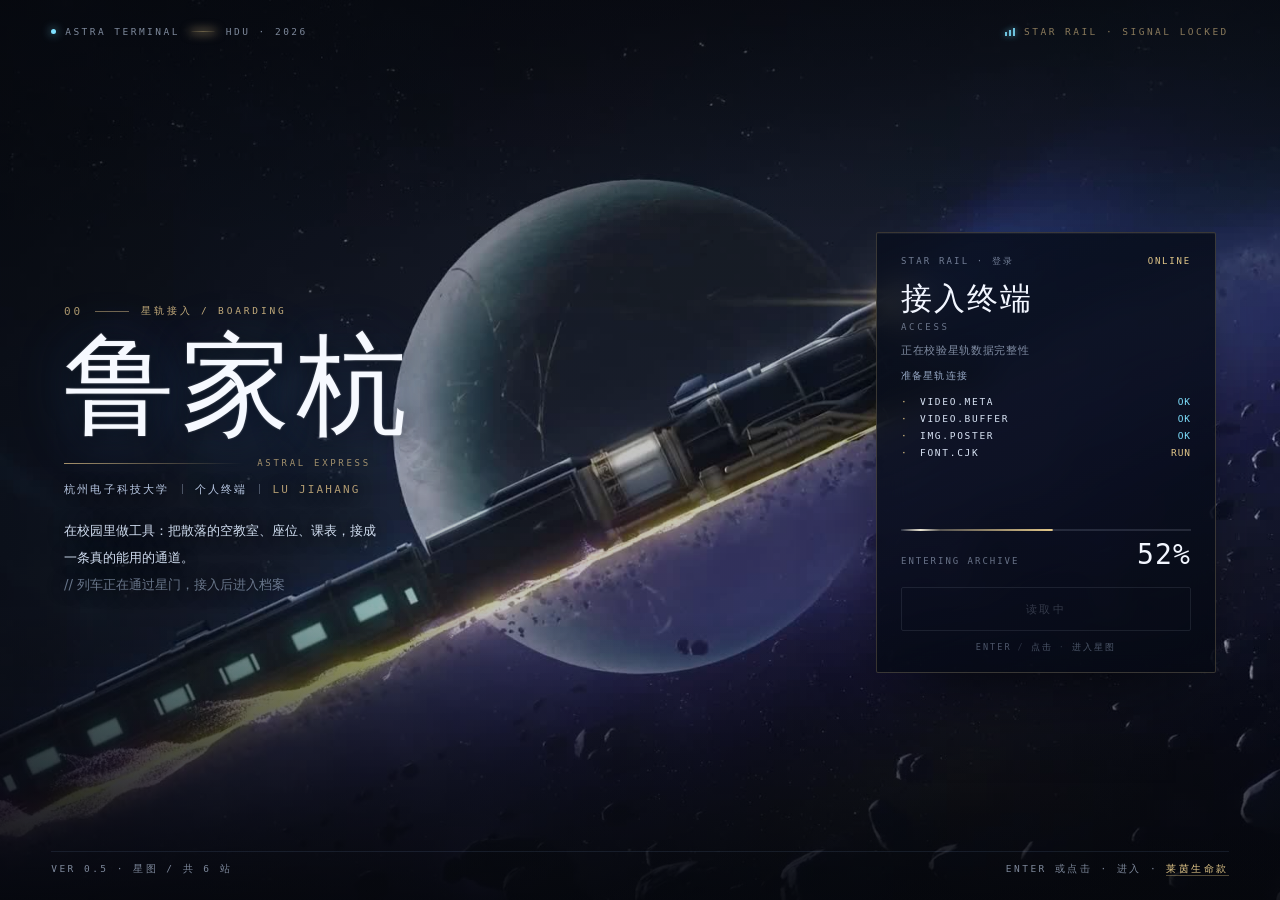
==== index.html @ 326420d2 "feat: 初版首屏留档到 /archive/（导出后误把新版拷了过去），首页底栏加上莱茵款入口" ====
<!DOCTYPE html>
<html lang="zh-CN">
<head>
<meta charset="utf-8">
<meta name="viewport" content="width=device-width, initial-scale=1, viewport-fit=cover">
<meta name="theme-color" content="#090d14">
<meta name="description" content="鲁家杭的星轨航行档案。杭州电子科技大学自动化在读，探索 AI 协作，做工具、写游戏，也记录代码之外的生活。">
<title>星轨航行档案 · 鲁家杭</title>
<style>
:root{--bg:#090d14;--paper:#eeede7;--muted:#a6afbf;--quiet:#778499;--gold:#d8bc85;--line:rgba(205,218,239,.14);--gold-line:rgba(216,188,133,.32);--sans:"PingFang SC","Microsoft YaHei",system-ui,sans-serif;--serif:"Songti SC","Noto Serif SC",STSong,SimSun,serif;--mono:Consolas,"SFMono-Regular",monospace;--pad:clamp(24px,4.5vw,76px);--rail:76px;--header:80px;--footer:62px;--ease:cubic-bezier(.22,1,.36,1)}
*{box-sizing:border-box}
html,body{height:100%;margin:0}
html{-webkit-text-size-adjust:100%}
body{background:var(--bg);color:var(--paper);font-family:var(--sans);font-size:14px;-webkit-font-smoothing:antialiased;overflow:hidden;caret-color:var(--gold)}
button,a{-webkit-tap-highlight-color:transparent;touch-action:manipulation}
button{font:inherit;color:inherit;background:none;border:0;padding:0;cursor:pointer}
a{color:inherit;text-decoration:none}
button:disabled{cursor:default;opacity:.4}
img{display:block;max-width:100%;height:auto}
button:focus-visible,a:focus-visible,summary:focus-visible{outline:2px solid var(--gold);outline-offset:5px}
[tabindex="-1"]:focus{outline:none}
::selection{background:rgba(216,188,133,.3);color:#fff}
::-webkit-scrollbar{width:4px;height:4px}
::-webkit-scrollbar-thumb{background:#6b614f;border-radius:4px}
[hidden]{display:none!important}
button,a{transition:color .2s,background .2s,border-color .2s}
.ambient{position:fixed;inset:0;pointer-events:none;background:radial-gradient(ellipse at 84% 30%,rgba(49,69,104,.12),transparent 60%)}
#stars{position:absolute;inset:0;width:100%;height:100%;opacity:.55}
.skip-link{position:fixed;top:12px;left:110px;z-index:100;transform:translateY(-150%);padding:12px 18px;background:var(--gold);color:var(--bg)}
.skip-link:focus{transform:none}
.header{position:fixed;top:0;left:0;right:0;height:var(--header);display:flex;align-items:center;justify-content:space-between;gap:24px;padding:0 var(--pad) 0 27px;border-bottom:1px solid var(--line);z-index:20;background:rgba(9,13,20,.88);backdrop-filter:blur(20px)}
.brand{display:flex;align-items:center;gap:28px;min-height:44px}
.brand-mark{width:22px;height:22px;position:relative;color:var(--gold);background:currentColor;
  clip-path:polygon(50% 0%,53.6% 46.4%,100% 50%,53.6% 53.6%,50% 100%,46.4% 53.6%,0% 50%,46.4% 46.4%);filter:drop-shadow(0 0 8px rgba(216,188,133,.4))}
.brand-name{font:400 17px/1 var(--serif);letter-spacing:.2em}
.brand-name small{display:inline-block;margin-left:18px;color:var(--quiet);font:10px/1 var(--mono);letter-spacing:.12em}
.header-right{display:flex;align-items:center;gap:30px}
.header-status{font:10px/1.5 var(--mono);color:var(--muted);letter-spacing:.1em;display:flex;align-items:center;gap:10px}
.status-dot{width:5px;height:5px;display:inline-block;border-radius:50%;background:var(--gold);box-shadow:0 0 9px rgba(216,188,133,.4)}
.menu-button{min-height:44px;display:flex;align-items:center;gap:15px;font-size:12px;color:var(--paper)}
.menu-icon{display:grid;gap:5px;width:21px}
.menu-icon::before,.menu-icon::after{content:"";height:1px;background:var(--gold)}
.menu-icon::after{width:14px;justify-self:end}
.menu-button:hover{color:var(--gold)}
.rail{position:fixed;top:var(--header);bottom:0;left:0;width:var(--rail);border-right:1px solid var(--line);z-index:18;display:flex;flex-direction:column;align-items:center;justify-content:center;gap:5px;background:rgba(9,13,20,.5)}
.rail a{width:44px;height:44px;display:grid;place-items:center;position:relative;font:11px/1 var(--mono);color:var(--quiet)}
.rail a::before{content:"";position:absolute;left:-16px;top:18px;width:2px;height:10px;background:var(--gold);opacity:0}
.rail a[aria-current="page"]{color:var(--gold)}
.rail a[aria-current="page"]::before{opacity:1}
.rail a:hover{color:var(--paper)}
.rail .rail-tip{position:absolute;left:52px;white-space:nowrap;background:#141c29;border:1px solid var(--line);padding:8px 12px;font:12px/1.4 var(--sans);opacity:0;pointer-events:none;transform:translateX(-6px);transition:opacity .2s,transform .2s}
.rail a:hover .rail-tip,.rail a:focus-visible .rail-tip{opacity:1;transform:none}
.rail-label{position:absolute;bottom:35px;writing-mode:vertical-rl;font:9px/1 var(--mono);letter-spacing:.25em;color:var(--quiet)}
main{position:fixed;top:var(--header);right:0;bottom:var(--footer);left:var(--rail)}
.page{position:absolute;inset:0;overflow:auto;overscroll-behavior:contain;scrollbar-gutter:stable;padding:36px var(--pad) 40px}
.page.is-active{animation:page-in .55s var(--ease) both}
@keyframes page-in{from{opacity:0;transform:translateY(9px)}to{opacity:1;transform:none}}
.page-head{display:flex;align-items:center;justify-content:space-between;gap:18px;padding-bottom:24px;border-bottom:1px solid var(--line);margin-bottom:36px}
.chapter{display:flex;align-items:center;gap:16px;font-size:12px;letter-spacing:.1em}
.chapter b{font:11px/1 var(--mono);color:var(--gold);font-weight:400}
.page-meta{font:10px/1.5 var(--mono);color:var(--quiet);letter-spacing:.12em}
.kicker{font:11px/1.7 var(--mono);letter-spacing:.14em;color:var(--gold);margin:0 0 20px;text-transform:uppercase}
.display{font:400 clamp(38px,4.3vw,66px)/1.3 var(--serif);letter-spacing:.03em;margin:0}
.display em{color:var(--gold);font-style:normal}
.prose{font-size:14px;line-height:2.05;color:var(--muted);margin:20px 0 0;max-width:44ch}
.prose strong{color:var(--paper);font-weight:400}
.action{min-height:48px;display:inline-flex;align-items:center;justify-content:space-between;gap:40px;padding:12px 23px;border:1px solid var(--gold-line);color:var(--gold);font-size:12px;letter-spacing:.06em}
.action:hover{background:rgba(216,188,133,.08);border-color:var(--gold)}
.action.primary{background:var(--gold);border-color:var(--gold);color:#11151c}
.action.primary:hover{background:#ead2a4}
.action .arrow{font-size:18px;line-height:1}
.actions{display:flex;gap:14px;flex-wrap:wrap;margin-top:30px}
.footer{position:fixed;left:var(--rail);right:0;bottom:0;min-height:var(--footer);display:flex;align-items:center;justify-content:space-between;gap:20px;padding:8px var(--pad);border-top:1px solid var(--line);z-index:18;background:rgba(9,13,20,.95)}
.footer-location{font:10px/1.5 var(--mono);color:var(--quiet);letter-spacing:.08em}
.footer-location span{color:var(--muted);margin-right:15px}
.footer-nav{display:flex;align-items:center;gap:25px}
.page-count{font:11px/1 var(--mono);color:var(--quiet)}
.page-count b{color:var(--gold);font-weight:400}
.footer-next{display:flex;align-items:center;gap:24px;font-size:12px;min-height:44px}
.footer-next:hover{color:var(--gold)}
.footer-next span:last-child{color:var(--gold);font-size:20px}
.home{padding-top:0;padding-bottom:0;display:flex;flex-direction:column}
.hero{position:relative;display:grid;grid-template-columns:1fr 1.08fr;align-items:center;gap:20px;flex:1;min-height:510px;padding:45px 0 30px}
.hero::before{content:"";position:absolute;inset:0 calc(-1 * var(--gutter,var(--pad))) 0 24%;pointer-events:none;background:linear-gradient(90deg,var(--bg),transparent 38%),linear-gradient(0deg,var(--bg),transparent 35%,rgba(9,13,20,.18)),url("assets/gen/g-space.jpg") center 65%/cover;opacity:.72;z-index:-1}
.hero-copy{position:relative;z-index:2}
.hero-greeting{font:16px/1.6 var(--serif);letter-spacing:.18em;color:var(--muted);margin:0 0 15px}
.hero-title{font:400 clamp(70px,8vw,120px)/1.08 var(--serif);letter-spacing:.055em;margin:0 0 25px}
.hero-title .period{color:var(--gold);margin-left:-.12em}
.hero-lead{font:400 clamp(21px,2.1vw,30px)/1.65 var(--serif);letter-spacing:.07em;margin:0}
.hero-copy .prose{font-size:13px;line-height:2;max-width:36ch;margin-top:18px}
.hero-copy .kicker{margin-bottom:38px;font-size:10px}
.hero-copy .actions{margin-top:28px}
.orbit-wrap{align-self:stretch;display:flex;flex-direction:column;justify-content:center;position:relative;min-width:0}
.orbit{position:relative;width:100%;max-width:580px;aspect-ratio:1.15;margin:0 auto}
.orbit-art{width:100%;height:100%;position:absolute;inset:0;overflow:visible;pointer-events:none}
.orbit-art ellipse,.orbit-art circle,.orbit-art path{fill:none;vector-effect:non-scaling-stroke}
.orbit-art .outer{stroke:rgba(216,188,133,.28);stroke-width:1}
.orbit-art .inner{stroke:rgba(188,210,244,.15);stroke-dasharray:3 7}
.orbit-art .cross{stroke:rgba(188,210,244,.1)}
.orbit-art .route{stroke:rgba(216,188,133,.2);stroke-dasharray:2 5}
.orbit-center{position:absolute;left:50%;top:50%;transform:translate(-50%,-50%);text-align:center;pointer-events:none}
.orbit-symbol{display:block;width:30px;height:30px;margin:0 auto 17px;
  background:linear-gradient(180deg,#f4e6c4,#c9a86a);clip-path:polygon(50% 0%,53.6% 46.4%,100% 50%,53.6% 53.6%,50% 100%,46.4% 53.6%,0% 50%,46.4% 46.4%);
  filter:drop-shadow(0 0 16px rgba(216,188,133,.5))}
.orbit-center strong{display:block;font:400 15px/1.5 var(--serif);letter-spacing:.16em}
.orbit-center small{display:block;font:8px/1 var(--mono);letter-spacing:.18em;color:var(--muted);margin-top:9px;white-space:nowrap}
.star-node{position:absolute;left:var(--x);top:var(--y);transform:translate(-50%,-50%);display:flex;align-items:center;gap:10px;padding:12px 8px;white-space:nowrap;min-height:48px}
.star-node .point{position:relative;flex-shrink:0;width:5px;height:5px;background:var(--gold);border-radius:50%;box-shadow:0 0 12px var(--gold)}
.star-node .point::before{content:"";position:absolute;inset:-8px;border-radius:50%;border:1px solid rgba(216,188,133,.32);transition:transform .3s,border-color .3s}
.star-node:hover .point::before,.star-node:focus-visible .point::before{transform:scale(1.45);border-color:var(--gold)}
.star-node .node-label{display:grid;gap:5px;font-size:12px;letter-spacing:.06em}
.star-node small{font:9px/1 var(--mono);letter-spacing:.08em;color:var(--quiet)}
.star-node:hover .node-label{color:var(--gold)}
.orbit-hint{min-height:24px;font-size:11px;line-height:1.8;text-align:center;color:var(--muted);margin:0}
.home-notes{display:grid;grid-template-columns:1.25fr 1fr 1fr;border-top:1px solid var(--line);flex-shrink:0;position:relative;z-index:2;margin-bottom:24px}
.note-link{padding:22px 24px;display:flex;align-items:center;gap:16px;position:relative;min-width:0}
.note-link:first-child{padding-left:0}
.note-link:not(:first-child){border-left:1px solid var(--line)}
.note-link:last-child{padding-right:0}
.note-link img{width:58px;height:48px;object-fit:cover;filter:saturate(.75);border:1px solid var(--line)}
.note-link .note-kicker{font:9px/1.5 var(--mono);color:var(--quiet);letter-spacing:.1em;display:block;margin-bottom:7px}
.note-link .note-name{font-size:12px;line-height:1.5}
.note-link .note-arrow{color:var(--gold);margin-left:auto;font-size:18px;padding-left:8px}
.note-link:hover .note-name{color:var(--gold)}
.note-symbol{width:36px;height:36px;display:grid;place-items:center;border:1px solid var(--gold-line);font:17px/1 var(--mono);color:var(--gold);flex-shrink:0}
.about-grid{display:grid;grid-template-columns:.78fr 1.22fr;gap:clamp(35px,6vw,92px);align-items:center}
.portrait{position:relative;margin:0}
.portrait img{width:100%;aspect-ratio:4/4.65;max-height:490px;object-fit:cover;filter:saturate(.75) brightness(.85)}
.photo-frame{position:relative;padding:12px;border:1px solid var(--line)}
.photo-frame::before{content:"";position:absolute;inset:-1px auto auto -1px;width:28px;height:28px;border-top:1px solid var(--gold);border-left:1px solid var(--gold)}
.photo-tag{position:absolute;bottom:34px;left:32px;font:13px/1.8 var(--mono);letter-spacing:.13em;text-shadow:0 2px 12px #000}
.photo-tag small{display:block;font-size:9px;color:#ced3d8}
.portrait figcaption{display:flex;justify-content:space-between;margin-top:15px;font:10px/1.7 var(--mono);color:var(--quiet)}
.about-copy .display{font-size:clamp(32px,3.5vw,52px)}
.about-copy .prose{max-width:47ch}
.facts{display:grid;grid-template-columns:1fr 1fr;gap:20px;margin:28px 0 0;padding-top:24px;border-top:1px solid var(--line)}
.facts dt{font-size:10px;color:var(--quiet);margin-bottom:9px}
.facts dd{font-size:12px;color:var(--paper);margin:0;line-height:1.8}
.quote{margin:30px 0 0;padding-left:18px;border-left:1px solid var(--gold);font:16px/1.9 var(--serif);color:var(--paper)}
.quote cite{display:block;font:10px/1.6 var(--sans);color:var(--quiet);font-style:normal;margin-top:10px}
.section-intro{display:flex;align-items:flex-end;justify-content:space-between;gap:30px;margin-bottom:32px}
.section-intro .prose{font-size:12px;max-width:33ch;margin:0 0 4px}
.section-intro .display{font-size:clamp(34px,3.7vw,54px)}
.work-browser{display:grid;grid-template-columns:255px minmax(0,1fr);gap:clamp(30px,4vw,60px);align-items:start}
.work-browser>aside{min-width:0}
.project-list{display:grid;border-top:1px solid var(--line)}
.project-option{padding:21px 10px 21px 0;border-bottom:1px solid var(--line);text-align:left;display:grid;grid-template-columns:24px 1fr 12px;gap:9px;align-items:baseline;position:relative;color:var(--muted)}
.project-option .project-no{font:10px/1 var(--mono);color:var(--quiet)}
.project-option strong{font-size:13px;font-weight:400;line-height:1.6;display:block}
.project-option small{font:9px/1.7 var(--mono);color:var(--quiet);letter-spacing:.05em;display:block;margin-top:6px}
.project-option .project-arrow{font-size:15px;color:var(--quiet)}
.project-option[aria-current="true"]{color:var(--gold)}
.project-option[aria-current="true"]::before{content:"";position:absolute;left:-15px;top:25px;width:3px;height:12px;background:var(--gold)}
.project-option[aria-current="true"] .project-no,.project-option[aria-current="true"] .project-arrow{color:var(--gold)}
.project-option:hover{color:var(--paper)}
.project-aside-note{font-size:11px;line-height:1.9;color:var(--quiet);margin-top:23px;max-width:23ch}
.project-stage{min-width:0}
.project-image{display:block;width:100%;position:relative;overflow:hidden;background:#101721;border:1px solid var(--line);cursor:zoom-in}
.project-image img{width:100%;aspect-ratio:16/8.4;max-height:350px;object-fit:contain;object-position:center;transition:transform .6s var(--ease)}
.project-image:hover img{transform:scale(1.025)}
.image-affordance{position:absolute;right:12px;bottom:12px;padding:8px 12px;background:rgba(9,13,20,.84);color:var(--paper);font-size:10px;backdrop-filter:blur(8px)}
.project-details{display:grid;grid-template-columns:minmax(0,1.6fr) minmax(0,1fr);gap:28px;margin-top:24px}
.project-details h3{font:400 24px/1.5 var(--serif);margin:0}
.project-details p{font-size:12px;line-height:1.95;color:var(--muted);margin:12px 0 0}
.project-evidence{border-left:1px solid var(--line);padding-left:25px}
.project-evidence .evidence-label{font:9px/1.5 var(--mono);color:var(--quiet);letter-spacing:.1em}
.project-evidence strong{display:block;font:400 32px/1.3 var(--serif);color:var(--gold);margin-top:9px}
.tags{display:flex;flex-wrap:wrap;gap:7px;margin-top:18px}
.tags span{font:9px/1.4 var(--mono);color:var(--muted);padding:5px 8px;border:1px solid var(--line)}
.study-grid{display:grid;grid-template-columns:.9fr 1.1fr;gap:clamp(35px,6vw,86px)}
.study-image{margin:30px 0 0}
.study-image img{width:100%;aspect-ratio:16/8;object-fit:cover;filter:saturate(.6) brightness(.8)}
.study-image figcaption{font:9px/1.6 var(--mono);color:var(--quiet);margin-top:10px;letter-spacing:.07em}
.learning-list{border-top:1px solid var(--line)}
.learning-item{display:grid;grid-template-columns:28px 1fr;column-gap:16px;padding:23px 0;border-bottom:1px solid var(--line)}
.learning-item .no{font:10px/1.8 var(--mono);color:var(--gold)}
.learning-item h3{font-size:15px;font-weight:400;margin:0 0 10px;display:flex;align-items:center;justify-content:space-between;gap:15px}
.learning-item .state{font-size:10px;border:1px solid var(--gold-line);padding:3px 7px;color:var(--gold);white-space:nowrap}
.learning-item p{font-size:12px;line-height:1.95;color:var(--muted);margin:0}
.learning-foot{display:flex;align-items:center;gap:15px;flex-wrap:wrap;margin-top:25px;font-size:11px;color:var(--quiet)}
.learning-foot span:not(:last-child)::after{content:"→";margin-left:15px;color:var(--gold)}
.life-grid{display:grid;grid-template-columns:1.1fr .9fr;gap:clamp(35px,5vw,72px);align-items:start}
.life-photo{margin:0;position:relative}
.life-photo img{width:100%;aspect-ratio:4/4.3;max-height:560px;object-fit:cover;filter:saturate(.8)}
.life-photo::after{content:"";position:absolute;inset:30% 0 0;background:linear-gradient(transparent,rgba(7,11,17,.8))}
.life-photo figcaption{position:absolute;bottom:30px;left:30px;right:20px;z-index:1}
.life-photo .display{font-size:clamp(34px,3.6vw,52px)}
.life-photo .kicker{font-size:9px;color:#d0d5df;margin-bottom:13px}
.life-list .learning-item{padding:19px 0}
.life-list .learning-item:first-child{padding-top:0}
.life-list .learning-item h3{font-family:var(--serif);font-size:20px}
.life-list .learning-item p{font-size:13px}
.life-list .actions{margin-top:24px}
.gallery-intro{align-items:center}
.gallery-count{font:400 60px/1 var(--serif);color:var(--gold);display:flex;align-items:baseline;gap:14px}
.gallery-count small{font:10px/1.7 var(--sans);color:var(--quiet);letter-spacing:.08em}
.gallery{display:grid;grid-template-columns:repeat(3,minmax(0,1fr));gap:24px 18px}
.photo{margin:0;min-width:0}
.photo button{display:block;width:100%;overflow:hidden;cursor:zoom-in;border:1px solid var(--line)}
.photo img{width:100%;aspect-ratio:4/3;object-fit:cover;filter:saturate(.78);transition:transform .65s var(--ease),filter .4s}
.photo button:hover img{transform:scale(1.04);filter:saturate(1)}
.photo figcaption{display:flex;justify-content:space-between;gap:10px;font-size:11px;color:var(--muted);padding-top:11px;line-height:1.7}
.photo figcaption small{font:9px/1.7 var(--mono);color:var(--quiet)}
.contact-grid{display:grid;grid-template-columns:1fr 1fr;gap:clamp(40px,8vw,130px);align-items:center;min-height:480px}
.contact-copy .display{font-size:clamp(44px,5.3vw,80px);line-height:1.25}
.contact-copy .prose{font-size:13px;margin-top:26px}
.contact-signature{font:28px/1.5 var(--serif);letter-spacing:.18em;color:var(--gold);margin-top:45px}
.contact-signature small{display:block;font:9px/1.5 var(--mono);color:var(--quiet);letter-spacing:.15em;margin-top:13px}
.contact-list{border-top:1px solid var(--line)}
.contact-item{display:block;padding:26px 0;border-bottom:1px solid var(--line);position:relative}
.contact-item .contact-label{font:10px/1.6 var(--mono);letter-spacing:.1em;color:var(--gold);display:block;margin-bottom:13px}
.contact-item .contact-value{font-size:clamp(15px,1.6vw,21px);line-height:1.6;overflow-wrap:anywhere}
.contact-item .contact-desc{font-size:11px;color:var(--quiet);line-height:1.8;margin:9px 0 0}
.contact-item .arrow{position:absolute;top:25px;right:0;color:var(--gold);font-size:21px}
.contact-item:hover .contact-value{color:var(--gold)}
.copy-mail{display:flex;align-items:center;gap:10px;min-height:44px;margin-top:14px;font-size:11px;color:var(--muted)}
.copy-mail:hover{color:var(--gold)}
dialog{color:var(--paper);font-family:var(--sans);border:1px solid var(--line);padding:0;background:#0d131d}
dialog::backdrop{background:rgba(4,7,12,.86);backdrop-filter:blur(12px)}
.dialog-close{position:absolute;right:26px;top:20px;min-height:44px;padding:10px 0 10px 16px;font-size:11px;color:var(--muted);z-index:2}
.dialog-close:hover{color:var(--gold)}
.directory{width:min(900px,calc(100vw - 40px));max-height:calc(100dvh - 40px);padding:50px 54px}
.directory h2{font:400 36px/1.3 var(--serif);margin:0 0 30px}
.directory-list{display:grid;grid-template-columns:1fr 1fr;gap:0 36px}
.directory-list a{display:grid;grid-template-columns:30px 1fr 14px;gap:12px;padding:23px 0;align-items:baseline;border-top:1px solid var(--line)}
.directory-list a>b{font:10px/1 var(--mono);font-weight:400;color:var(--gold)}
.directory-list strong{display:block;font:400 22px/1.5 var(--serif)}
.directory-list small{display:block;font-size:11px;line-height:1.7;color:var(--quiet);margin-top:7px}
.directory-list a>span:last-child{color:var(--gold)}
.directory-list a:hover strong{color:var(--gold)}
.directory-footer{margin:26px 0 0;color:var(--quiet);font:10px/1.9 var(--mono)}
.lightbox{width:100vw;max-width:none;height:100dvh;max-height:none;border:0;background:rgba(5,8,14,.96);overflow:hidden}
.lightbox-body{height:100%;display:flex;align-items:center;justify-content:center;padding:78px 70px 95px}
.lightbox img{max-height:100%;max-width:100%;object-fit:contain}
.lightbox-count{position:absolute;top:34px;left:30px;font:11px/1 var(--mono);color:var(--muted)}
.lightbox-caption{position:absolute;left:80px;right:80px;bottom:28px;text-align:center;font-size:12px;line-height:1.8;color:var(--muted);margin:0}
.lightbox-step{position:absolute;top:50%;transform:translateY(-50%);width:44px;height:52px;border:1px solid var(--line);font-size:26px;color:var(--gold);background:rgba(9,13,20,.8)}
.lightbox-step.prev{left:15px}.lightbox-step.next{right:15px}
.toast{position:fixed;z-index:100;bottom:85px;left:50%;transform:translateX(-50%);background:#202a38;color:var(--paper);padding:13px 20px;border:1px solid var(--gold-line);font-size:12px;max-width:calc(100vw - 40px);text-align:center}
@media(min-width:1500px){:root{--gutter:max(var(--pad),calc((100vw - 1360px)/2))}.page{padding-inline:var(--gutter)}.hero{min-height:560px}.orbit{max-width:630px}.home-notes{margin-bottom:36px}}
@media(min-width:901px) and (max-height:760px){.hero{min-height:440px;padding-block:28px}.hero-title{font-size:82px}.hero-copy .kicker{margin-bottom:24px}.hero-copy .actions{margin-top:22px}.hero-copy .prose{font-size:12px}.orbit{max-width:440px}.home-notes{margin-bottom:10px}.note-link{padding-block:16px}.page-head{margin-bottom:25px;padding-bottom:20px}.page{padding-top:27px}.home{padding-top:0}.about-copy .display{font-size:38px}.portrait img{max-height:410px}.facts{margin-top:22px;padding-top:19px}.quote{margin-top:23px}.contact-grid{min-height:400px}}
@media(max-width:1100px){:root{--rail:62px;--pad:30px}.header{padding-left:20px}.brand{gap:24px}.brand-name small{display:none}.hero{grid-template-columns:1fr 1fr}.hero-title{font-size:80px}.hero-lead{font-size:22px}.hero-copy .actions{gap:10px}.action{padding:12px 18px;gap:24px}.star-node .node-label{font-size:11px}.orbit-center strong{font-size:13px}.orbit-center small{font-size:7px}.note-link{padding-inline:15px}.note-link img{width:44px;height:44px}.home-notes{grid-template-columns:1.2fr 1fr 1fr}.about-grid{gap:35px}.work-browser{grid-template-columns:220px 1fr;gap:30px}.project-details{gap:18px}.project-evidence{padding-left:18px}.project-details h3{font-size:21px}.study-grid,.life-grid{gap:35px}}
@media(max-width:900px){:root{--header:72px;--footer:62px;--rail:0px;--pad:30px}.header{padding-inline:var(--pad)}.brand{gap:16px}.rail{display:none}.home{display:block}.hero{grid-template-columns:1fr;min-height:0;padding-top:45px;gap:25px}.hero::before{inset:0 calc(-1 * var(--pad)) 0 0;background-position:center,center,center 60%}.hero-copy .kicker{margin-bottom:26px}.hero-title{font-size:88px}.hero-lead{font-size:27px}.hero-copy .prose{max-width:none}.orbit-wrap{width:min(520px,100%);margin:auto}.orbit{aspect-ratio:1.3}.hero-copy .actions{margin-top:24px}.hero-copy{padding-right:12px}.home-notes{margin-top:22px;grid-template-columns:1fr 1fr}.note-link:first-child{grid-column:span 2;border-bottom:1px solid var(--line)}.note-link:nth-child(2){border-left:0;padding-left:0}.note-link{padding-block:20px}.about-grid{grid-template-columns:.8fr 1.2fr;gap:28px;align-items:start}.portrait img{aspect-ratio:3/4.5}.about-copy .display{font-size:32px}.about-copy .prose{font-size:13px}.facts{grid-template-columns:1fr;gap:15px}.quote{font-size:14px}.section-intro .display{font-size:38px}.work-browser{grid-template-columns:1fr}.project-list{grid-template-columns:repeat(5,minmax(135px,1fr));overflow-x:auto;gap:15px}.project-option{grid-template-columns:18px 1fr;padding-block:16px}.project-option .project-arrow{display:none}.project-option[aria-current="true"]::before{top:auto;bottom:0;left:0;width:100%;height:2px}.project-option strong{font-size:12px}.project-option small{font-size:8px}.project-aside-note{display:none}.study-grid{grid-template-columns:1fr 1fr;gap:28px}.life-grid{grid-template-columns:1fr 1fr;gap:28px}.life-photo img{aspect-ratio:3/5}.life-photo figcaption{left:20px}.life-photo .display{font-size:34px}.gallery{gap:22px 12px}.contact-grid{gap:35px}.contact-copy .display{font-size:48px}}
@media(max-width:600px){:root{--header:66px;--footer:66px;--pad:22px}.header{gap:15px}.brand-name{font-size:16px;letter-spacing:.12em}.brand-mark{width:18px;height:18px}.brand{gap:13px}.header-status{display:none}.menu-button{gap:10px;font-size:11px}.page{padding:25px var(--pad) 30px;scrollbar-gutter:auto}.home{padding-top:0}.page-head{margin-bottom:27px;padding-bottom:19px}.chapter{font-size:11px;gap:12px}.page-meta{font-size:8px;letter-spacing:.07em}.footer{padding:6px var(--pad) max(6px,env(safe-area-inset-bottom));gap:12px}.footer-location{font-size:8px;max-width:100px;line-height:1.8}.footer-location span{display:block;margin:0}.footer-nav{gap:14px}.footer-next{font-size:11px;gap:13px}.page-count{font-size:10px}.hero{padding-top:36px;gap:16px}.hero-title{font-size:76px;margin-bottom:21px}.hero-copy .kicker{font-size:9px;letter-spacing:.08em;margin-bottom:25px}.hero-greeting{font-size:14px;margin-bottom:12px}.hero-lead{font-size:23px}.hero-copy .prose{font-size:12px;margin-top:16px;line-height:2}.hero-copy .actions{margin-top:25px}.action{font-size:11px;min-height:46px;padding-inline:18px;gap:24px}.orbit{aspect-ratio:1.16;margin-top:12px}.orbit-center strong{font-size:13px}.orbit-center small{font-size:7px}.star-node{gap:9px;padding-inline:5px}.star-node .node-label{font-size:11px}.star-node small{font-size:8px}.orbit-symbol{width:26px;height:26px;margin-bottom:15px}.orbit-symbol::after{inset:8px}.orbit-hint{font-size:10px;margin-top:5px}.home-notes{margin-top:23px}.note-link .note-name{font-size:11px}.note-link .note-kicker{font-size:8px}.note-link{padding-inline:14px;gap:10px}.note-link img{width:37px;height:40px}.note-link .note-arrow{font-size:14px;padding-left:0}.note-symbol{width:32px;height:32px}.about-grid{display:flex;flex-direction:column-reverse;gap:32px}.about-copy .display{font-size:36px}.about-copy .prose{font-size:14px}.facts{grid-template-columns:1fr 1fr;gap:20px}.quote{font-size:15px;line-height:1.9}.portrait{width:100%}.portrait img{aspect-ratio:4/3;max-height:none;object-position:center 55%}.section-intro{display:block;margin-bottom:27px}.section-intro .display{font-size:36px}.section-intro .prose{max-width:none;margin-top:16px;font-size:12px}.work-browser{gap:25px}.project-list{gap:14px;grid-template-columns:repeat(5,145px)}.project-option strong{font-size:12px}.project-details{grid-template-columns:1fr;gap:22px;margin-top:22px}.project-details h3{font-size:24px}.project-details p{font-size:13px}.project-evidence{border-left:0;border-top:1px solid var(--line);padding:20px 0 0;display:grid;grid-template-columns:1fr 1fr;gap:4px 20px}.project-evidence strong{grid-row:span 2;font-size:35px;margin:0}.project-evidence p{font-size:11px;margin:0}.project-image img{aspect-ratio:4/3}.image-affordance{font-size:9px;padding:7px 10px;right:8px;bottom:8px}.study-grid{grid-template-columns:1fr;gap:30px}.display{font-size:36px}.study-image{margin-top:24px}.study-image img{aspect-ratio:16/7}.learning-item{padding:23px 0}.learning-item h3{font-size:15px}.learning-item p{font-size:13px}.life-grid{grid-template-columns:1fr;gap:30px}.life-photo img{aspect-ratio:4/4.2;max-height:430px}.life-photo figcaption{left:24px;bottom:26px}.life-photo .display{font-size:40px}.life-list .learning-item{padding:22px 0}.life-list .learning-item:first-child{padding-top:0}.gallery-intro{position:relative;padding-right:65px}.gallery-intro .display{font-size:34px}.gallery-count{position:absolute;right:0;top:5px;font-size:43px;display:block}.gallery-count small{display:block;margin-top:8px;font-size:9px}.gallery{grid-template-columns:repeat(2,minmax(0,1fr));gap:23px 12px}.photo img{aspect-ratio:3/4}.photo:first-child{grid-column:span 2}.photo:first-child img{aspect-ratio:16/10}.photo figcaption{font-size:10px;gap:5px}.photo figcaption small{font-size:8px}.contact-grid{grid-template-columns:1fr;gap:38px;min-height:0}.contact-copy .display{font-size:48px}.contact-copy .prose{font-size:13px;margin-top:20px}.contact-signature{display:none}.contact-item{padding:24px 0}.contact-item .contact-value{font-size:18px}.directory{padding:42px 24px 28px;width:calc(100vw - 26px)}.directory h2{font-size:30px;margin-bottom:25px}.directory .kicker{font-size:9px}.directory-list{grid-template-columns:1fr;gap:0}.directory-list a{padding:16px 0;grid-template-columns:24px 1fr 14px}.directory-list strong{font-size:19px}.directory-list small{font-size:10px;margin-top:4px}.directory-footer{font-size:9px;margin-top:22px}.dialog-close{top:12px;right:20px}.lightbox-body{padding:72px 12px 105px}.lightbox-step{top:auto;bottom:24px;transform:none;height:44px;width:44px}.lightbox-caption{bottom:29px;left:74px;right:74px;font-size:11px}.lightbox-count{top:30px;left:22px}.skip-link{left:22px}}
@media(prefers-reduced-motion:reduce){*,*::before,*::after{animation:none!important;transition:none!important;scroll-behavior:auto!important}}

/* ---------- genesis：星图缩放开场 ---------- */
.genesis{position:fixed;inset:0;z-index:9000;background:#04060c;overflow:hidden;isolation:isolate}
.genesis.done{opacity:0;transition:opacity .8s ease;pointer-events:none}
.g-sky,.g-gal{position:absolute;inset:-6%;width:112%;height:112%;object-fit:cover;will-change:transform,opacity;background-position:center;background-size:cover;background-repeat:no-repeat}
.g-sky{background-image:url("assets/intro/sky.jpg")}
.g-gal{background-image:url("assets/intro/galaxy.jpg")}
.g-sky{opacity:1;transform:scale(1.04);animation:gSky 9s ease-out forwards}
@keyframes gSky{to{transform:scale(1.18)}}
.g-gal{opacity:0;transition:opacity .9s ease;transform:scale(1.02)}
.genesis.on-gal .g-gal{opacity:1;animation:gGal 5s cubic-bezier(.3,.05,.2,1) forwards}
.genesis.on-gal .g-sky{opacity:0;transition:opacity .9s ease}
@keyframes gGal{from{transform:scale(1.02)}to{transform:scale(1.95)}}
.g-place{position:absolute;inset:0;width:100%;height:100%;object-fit:cover;object-position:50% 46%;opacity:0;
  transform:scale(1.08);transition:opacity 1.1s ease,transform 6s ease-out;filter:brightness(.98) saturate(1.05) contrast(1.02)}
.genesis.on-place .g-place{opacity:1;transform:scale(1)}
.g-veil{position:absolute;inset:0;pointer-events:none;
  background:linear-gradient(to top,rgba(4,6,12,.58) 0%,rgba(4,6,12,0) 40%),radial-gradient(120% 90% at 50% 48%,rgba(4,6,12,0) 24%,rgba(4,6,12,.42) 70%,rgba(4,6,12,.72) 100%)}
.g-mark{position:absolute;left:50%;top:50%;width:92px;height:92px;margin:-46px 0 0 -46px;opacity:0;transform:scale(1.5);transition:opacity .5s ease,transform .6s ease}
.genesis.lock .g-mark{opacity:1;transform:scale(1)}
.g-mark i{position:absolute;width:16px;height:16px;border:1px solid rgba(227,200,138,.85)}
.g-mark i:nth-child(1){left:0;top:0;border-right:0;border-bottom:0}
.g-mark i:nth-child(2){right:0;top:0;border-left:0;border-bottom:0}
.g-mark i:nth-child(3){left:0;bottom:0;border-right:0;border-top:0}
.g-mark i:nth-child(4){right:0;bottom:0;border-left:0;border-top:0}
.g-hud{position:absolute;left:clamp(20px,4vw,56px);bottom:clamp(22px,5vh,48px);display:grid;gap:8px;
  font:400 10px/1 var(--mono,ui-monospace,monospace);letter-spacing:.22em;color:rgba(198,214,240,.66)}
.g-hud b{font-weight:400;font-size:11px;letter-spacing:.24em;color:rgba(238,244,255,.9)}
.g-hud em{font-style:normal;color:rgba(227,200,138,.82);letter-spacing:.2em}
.g-cap{position:absolute;left:clamp(20px,4vw,56px);bottom:clamp(92px,15vh,140px);margin:0;z-index:2;
  display:grid;gap:.45em;font:400 clamp(17px,1.5vw,23px)/1.5 var(--serif,Georgia,serif);letter-spacing:.12em;
  color:rgba(240,244,252,.92);text-shadow:0 2px 24px rgba(0,0,0,.7);
  opacity:0;transform:translateY(10px);transition:opacity 1.1s ease,transform 1.1s ease}
.genesis.cap .g-cap{opacity:1;transform:none}
.genesis.cap .g-hud{opacity:0;transition:opacity .7s ease}
.g-bloom{position:absolute;inset:0;background:#eaf1ff;opacity:0;pointer-events:none}
.genesis.bloom .g-bloom{animation:gBloom 1.1s ease-out forwards}
@keyframes gBloom{0%{opacity:0}12%{opacity:.92}100%{opacity:0}}
.g-skip{position:absolute;right:clamp(18px,3vw,40px);top:clamp(16px,3vh,36px);padding:9px 14px;
  background:transparent;border:1px solid rgba(214,230,252,.28);color:rgba(226,238,255,.72);
  font:400 10px/1 var(--mono,monospace);letter-spacing:.18em;cursor:pointer;border-radius:2px;transition:.3s}
.g-skip:hover{border-color:rgba(227,200,138,.6);color:#fff}
@media (prefers-reduced-motion: reduce){.g-sky,.g-gal,.g-place{animation:none!important}}

/* ---------- boot：列车登录 / 加载 ---------- */
.boot{position:fixed;inset:0;z-index:9500;background:#05070c;overflow:hidden;isolation:isolate}
.boot.done{opacity:0;transition:opacity .75s ease;pointer-events:none}
.bt-video{position:absolute;inset:0;width:100%;height:100%;object-fit:cover;filter:saturate(.95) brightness(.9)}
.bt-veil{position:absolute;inset:0;
  background:radial-gradient(120% 100% at 70% 50%,rgba(5,7,12,.15) 30%,rgba(5,7,12,.72) 78%,rgba(5,7,12,.94) 100%),
             linear-gradient(180deg,rgba(5,7,12,.55),transparent 26%,transparent 68%,rgba(5,7,12,.86))}
.bt-top,.bt-bot{position:absolute;left:clamp(20px,4vw,56px);right:clamp(20px,4vw,56px);
  display:flex;justify-content:space-between;align-items:center;
  font:400 9.5px/1 var(--mono,monospace);letter-spacing:.26em;color:rgba(198,214,240,.62);text-transform:uppercase}
.bt-top{top:clamp(18px,3vh,34px)}
.bt-bot{bottom:clamp(16px,3vh,30px)}
.bt-brand{display:inline-flex;align-items:center;gap:9px}
.bt-brand i{width:5px;height:5px;border-radius:50%;background:var(--gold,#d8bc85);box-shadow:0 0 10px 2px rgba(216,188,133,.5)}
.bt-mid{color:rgba(160,178,204,.5)}
.bt-right{color:rgba(216,188,133,.62)}
.bt-panel{position:absolute;right:clamp(20px,5vw,88px);top:50%;transform:translateY(-50%);
  width:min(340px,calc(100vw - 40px));padding:24px 24px 20px;
  border:1px solid rgba(205,218,239,.18);border-radius:2px;
  background:rgba(8,12,20,.72);backdrop-filter:blur(14px);-webkit-backdrop-filter:blur(14px);
  box-shadow:0 30px 80px rgba(0,0,0,.5)}
.bt-head{display:flex;justify-content:space-between;align-items:center;
  font:400 9px/1 var(--mono,monospace);letter-spacing:.24em;color:rgba(198,214,240,.55);text-transform:uppercase}
.bt-head em{font-style:normal;color:var(--gold,#d8bc85);letter-spacing:.2em}
.bt-title{margin:16px 0 0;font:400 clamp(26px,2.4vw,34px)/1.15 var(--serif,Georgia,serif);letter-spacing:.06em;color:#f2f6ff}
.bt-title small{display:block;margin-top:6px;font:400 9px/1 var(--mono,monospace);letter-spacing:.3em;color:rgba(198,214,240,.5)}
.bt-sub{margin:10px 0 18px;font:400 11px/1.6 var(--sans,sans-serif);color:rgba(198,214,240,.62);letter-spacing:.06em}
.bt-log{list-style:none;margin:0;padding:0;display:grid;gap:7px;
  font:400 9.5px/1 var(--mono,monospace);letter-spacing:.18em;color:rgba(198,214,240,.55)}
.bt-log li{display:flex;justify-content:space-between;opacity:0;transition:opacity .35s ease}
.bt-log li.on{opacity:1}
.bt-log em{font-style:normal;color:rgba(140,214,168,.85)}
.bt-bar{position:relative;height:2px;margin:20px 0 10px;background:rgba(205,218,239,.14);overflow:hidden}
.bt-bar i{position:absolute;inset:0;transform-origin:0 50%;transform:scaleX(0);
  background:linear-gradient(90deg,rgba(216,188,133,0),var(--gold,#d8bc85));transition:transform .3s linear}
.bt-pct{display:flex;justify-content:space-between;align-items:baseline;
  font:400 9px/1 var(--mono,monospace);letter-spacing:.22em;color:rgba(198,214,240,.5)}
.bt-pct b{font:400 clamp(22px,2.2vw,28px)/1 var(--mono,monospace);color:#f2f6ff;letter-spacing:.04em}
.bt-enter{margin-top:18px;width:100%;min-height:44px;border:1px solid rgba(205,218,239,.26);border-radius:2px;
  background:transparent;color:rgba(226,238,255,.5);font:400 11px/1 var(--sans,sans-serif);letter-spacing:.24em;
  cursor:not-allowed;transition:.35s}
.bt-enter.ready{cursor:pointer;color:#11161f;background:var(--gold,#d8bc85);border-color:transparent;letter-spacing:.24em}
.bt-enter.ready:hover{background:#e6cd9c}
.bt-hint{margin:12px 0 0;text-align:center;font:400 8.5px/1 var(--mono,monospace);letter-spacing:.24em;color:rgba(160,178,204,.45)}
.bt-hint span{margin:0 6px;opacity:.5}
@media (max-width:760px){
  .bt-panel{left:16px;right:16px;width:auto;top:auto;bottom:clamp(56px,10vh,90px);transform:none}
  .bt-mid{display:none}
}
/* ---- 开场左栏（星轨接入） ---- */
#boot .bt-main{position:absolute;inset:clamp(58px,9vh,96px) clamp(24px,5vw,80px) clamp(58px,8.5vh,88px);
  display:flex;align-items:center;justify-content:space-between;gap:clamp(24px,4vw,72px)}
#boot .bt-lead{position:relative;z-index:2;max-width:640px}
#boot .bt-chapter{display:flex;align-items:center;gap:12px;
  font:400 9.5px/1 var(--mono,monospace);letter-spacing:.3em;color:rgba(216,188,133,.9)}
#boot .bt-chapter .no{font-size:11px;opacity:.85}
#boot .bt-chapter .ln{width:34px;height:1px;background:rgba(216,188,133,.5)}
#boot .bt-name{margin:clamp(10px,1.8vh,20px) 0 0;
  font:400 clamp(58px,8.6vw,124px)/.98 var(--serif,Georgia,serif);letter-spacing:.06em;color:#f6f9ff;
  text-shadow:0 0 2px rgba(255,255,255,.35),0 8px 60px rgba(80,150,255,.28),0 2px 24px rgba(0,0,0,.85)}
#boot .bt-rule{display:flex;align-items:center;gap:14px;margin-top:clamp(12px,2vh,20px)}
#boot .bt-rule .rl{width:clamp(80px,14vw,180px);height:1px;background:linear-gradient(90deg,rgba(216,188,133,.75),rgba(216,188,133,0))}
#boot .bt-rule .tag{font:400 9px/1 var(--mono,monospace);letter-spacing:.3em;color:rgba(216,188,133,.72)}
#boot .bt-meta{display:flex;align-items:center;flex-wrap:wrap;gap:12px;margin-top:clamp(10px,1.8vh,18px);
  font:400 11px/1 var(--mono,monospace);letter-spacing:.2em;color:#b8c8e3;text-shadow:0 1px 14px rgba(0,0,0,.95)}
#boot .bt-meta i{width:1px;height:10px;background:rgba(184,200,227,.35)}
#boot .bt-meta b{font-weight:400;color:rgba(216,188,133,.8)}
#boot .bt-line{margin:clamp(14px,2.6vh,30px) 0 0;max-width:38ch;
  font:400 clamp(13px,1.05vw,15px)/2 var(--sans,sans-serif);color:#cfdcef;text-shadow:0 1px 18px rgba(0,0,0,.95)}
#boot .bt-line em{font-style:normal;color:rgba(160,178,204,.62)}
#boot .bt-panel{position:relative;right:auto;top:auto;transform:none;flex:0 0 auto}
@media (max-width:760px){
  #boot .bt-main{display:block}
  #boot .bt-lead{max-width:none}
  #boot .bt-name{font-size:clamp(44px,12vw,74px)}
  #boot .bt-line{display:none}
  #boot .bt-meta{font-size:9px;gap:8px}
  #boot .bt-panel{position:absolute;left:16px;right:16px;width:auto;bottom:clamp(56px,10vh,90px)}
}

/* ---- #boot 还原：旧版星轨接入的细节 ---- */
#boot{--gold:#e3c88a;--cyan:#7fe1ff;--dim:#bfcde4;--dim2:#97a9c6;--line2:rgba(227,200,138,.28)}
#boot .bt-brand .dot{width:5px;height:5px;border-radius:50%;background:var(--cyan);box-shadow:0 0 10px rgba(127,225,255,.9);animation:btBreathe 2.8s ease-in-out infinite}
#boot .bt-brand .tick{width:24px;height:1px;background:rgba(227,200,138,.45);margin:0 2px}
#boot .bt-right{display:inline-flex;align-items:center;gap:9px}
#boot .bt-right .sig{display:inline-flex;align-items:flex-end;gap:2px;height:9px}
#boot .bt-right .sig b{width:2px;background:var(--cyan);opacity:.85;box-shadow:0 0 6px rgba(127,225,255,.8)}
#boot .bt-right .sig b:nth-child(1){height:4px}
#boot .bt-right .sig b:nth-child(2){height:6px}
#boot .bt-right .sig b:nth-child(3){height:8px;animation:btBreathe 2.4s ease-in-out infinite}
@keyframes btBreathe{0%,100%{opacity:.35;transform:scaleY(.8)}50%{opacity:1;transform:scaleY(1)}}

#boot .bt-panel{position:relative;border-color:rgba(227,200,138,.22);
  background:linear-gradient(158deg,rgba(9,15,30,.9),rgba(4,8,18,.76));
  box-shadow:0 30px 80px -40px #000,inset 0 1px 0 rgba(255,255,255,.05);
  transition:border-color .4s ease,box-shadow .5s ease}
#boot .bt-panel::before,#boot .bt-panel::after{content:"";position:absolute;width:11px;height:11px;border:1px solid var(--gold);opacity:.75}
#boot .bt-panel::before{left:-1px;top:-1px;border-right:0;border-bottom:0}
#boot .bt-panel::after{right:-1px;bottom:-1px;border-left:0;border-top:0}
#boot .bt-sheen{position:absolute;inset:0;pointer-events:none;opacity:0;transition:opacity .45s ease;
  background:radial-gradient(340px circle at var(--mx,50%) var(--my,0%),rgba(227,200,138,.14),transparent 62%);mix-blend-mode:screen}
#boot .bt-panel:hover .bt-sheen{opacity:1}
#boot .bt-panel:hover{border-color:rgba(227,200,138,.42)}

#boot .bt-log{min-height:112px;gap:6px}
#boot .bt-panel{max-height:calc(100dvh - 128px);overflow:auto;overscroll-behavior:contain}
#boot .bt-log li{display:flex;align-items:baseline;gap:8px;opacity:0;transform:translateX(-6px);
  transition:opacity .35s ease,transform .35s ease,color .35s;color:var(--dim2)}
#boot .bt-log li.on{opacity:1;transform:none;color:#dbe6f7}
#boot .bt-log .k{color:var(--gold);flex:none;width:11px}
#boot .bt-log .t{flex:1}
#boot .bt-log .v{flex:none;font-size:9.5px;letter-spacing:.1em;color:var(--gold);animation:btBlink 1s steps(2) infinite}
#boot .bt-log li.done .v{color:var(--cyan);animation:none}
@keyframes btBlink{50%{opacity:.25}}
#boot .bt-loadsub{margin:-6px 0 12px;font:400 9.5px/1 var(--mono,monospace);letter-spacing:.12em;color:var(--dim2);min-height:14px}
#boot .bt-bar i::after{content:"";position:absolute;top:0;left:0;width:26%;height:100%;
  background:linear-gradient(90deg,transparent,rgba(255,248,226,.9),transparent);animation:btRun 2.6s linear infinite}
@keyframes btRun{from{transform:translateX(-120%)}to{transform:translateX(420%)}}
#boot .bt-name{animation:btTitleIn 1.5s cubic-bezier(.22,1,.36,1) both}
@keyframes btTitleIn{from{letter-spacing:.18em;opacity:.35}to{letter-spacing:.06em;opacity:1}}
#boot .bt-bot{padding-top:12px;border-top:1px solid rgba(160,195,255,.1)}
#boot .bt-bot .kbd{border:1px solid rgba(160,195,255,.22);padding:1px 6px;border-radius:2px;font-size:8.5px;letter-spacing:.12em;color:var(--dim)}
#boot .bt-bot .bt-alt{color:var(--gold,#e3c88a);text-decoration:none;border-bottom:1px solid rgba(227,200,138,.35);padding-bottom:1px;pointer-events:auto}
#boot .bt-bot .bt-alt:hover{border-bottom-color:currentColor}
.page[data-page="links"]{position:relative;overflow:hidden}
.page[data-page="links"] .links-bg{position:absolute;inset:0;width:100%;height:100%;object-fit:cover;
  object-position:50% 62%;opacity:.34;filter:saturate(1.02) brightness(.92);z-index:0;pointer-events:none;
  -webkit-mask-image:radial-gradient(120% 90% at 50% 70%,#000 0%,rgba(0,0,0,.55) 55%,transparent 88%);
  mask-image:radial-gradient(120% 90% at 50% 70%,#000 0%,rgba(0,0,0,.55) 55%,transparent 88%)}
.page[data-page="links"] .page-head,.page[data-page="links"] .contact-grid{position:relative;z-index:1}

/* ---- 一隅：首屏引子 + 舱室入口 ---- */
.hero-eyebrow{font:10px/1.6 var(--mono,ui-monospace,monospace);letter-spacing:.34em;text-transform:uppercase;color:var(--gold);margin:0 0 26px;opacity:.9}
.hero-title--scene{font:400 clamp(38px,4.2vw,62px)/1.42 var(--serif);letter-spacing:.03em;margin:0 0 22px;max-width:13ch}
.hero-title--scene::after{content:"";display:block;width:44px;height:1px;margin-top:22px;background:linear-gradient(90deg,var(--gold),transparent)}
.hero-sign{display:flex;align-items:center;gap:10px;margin:34px 0 0;font:10px/1.5 var(--mono,ui-monospace,monospace);letter-spacing:.2em;color:var(--muted);opacity:.62}
.hero-sign i{width:16px;height:1px;background:currentColor;display:inline-block;opacity:.6}
.orbit-wrap{position:relative}
.pocket{position:absolute;right:-9.5%;bottom:9%;width:clamp(200px,21.5%,252px);display:flex;flex-direction:column;
  text-decoration:none;color:inherit;border:1px solid rgba(227,200,138,.22);border-radius:14px;overflow:hidden;
  background:linear-gradient(180deg,rgba(12,18,24,.72),rgba(8,12,16,.9));
  backdrop-filter:blur(9px) saturate(1.1);-webkit-backdrop-filter:blur(9px) saturate(1.1);
  box-shadow:0 26px 60px -30px rgba(0,0,0,.9),inset 0 1px 0 rgba(255,255,255,.05);
  transition:transform .5s cubic-bezier(.22,.61,.36,1),border-color .4s,box-shadow .5s}
.pocket:hover,.pocket:focus-visible{transform:translateY(-6px);border-color:rgba(227,200,138,.46);box-shadow:0 34px 70px -28px rgba(0,0,0,.95),inset 0 1px 0 rgba(255,255,255,.08)}
.pocket-art{display:block;padding:4px 2px 0;background:radial-gradient(120% 90% at 50% 28%,rgba(126,155,148,.14),transparent 70%)}
.pocket-art svg{width:100%;height:auto;display:block;transform:scale(.98);transition:transform .6s cubic-bezier(.22,.61,.36,1)}
.pocket:hover .pocket-art svg{transform:scale(1.03)}
.pocket-foot{display:grid;grid-template-columns:1fr auto;align-items:center;gap:5px 8px;padding:11px 14px 14px;border-top:1px solid rgba(227,200,138,.14)}
.pocket-kicker{grid-column:1/-1;font:9px/1.4 var(--mono,ui-monospace,monospace);letter-spacing:.22em;color:var(--muted);opacity:.8}
.pocket-name{font:400 15px/1.35 var(--serif);letter-spacing:.05em;white-space:nowrap}
.pocket-name i{display:block;font-style:normal;font-size:10px;letter-spacing:.14em;color:var(--muted);opacity:.62;margin-top:3px}
.pocket-arrow{font-size:13px;color:var(--gold);opacity:.85;align-self:end}
@media (max-width:1080px){.pocket{position:static;width:min(320px,100%);margin:18px auto 0}}
@media (prefers-reduced-motion:reduce){.pocket,.pocket-art svg{transition:none}}
.orbit-wrap .orbit-hint{max-width:calc(100% - 258px);text-align:left;padding-left:4px;margin-top:12px;letter-spacing:.1em}
.orbit{max-width:552px}

/* ---- 一隅：点击放大 ---- */
.room-zoom{position:fixed;inset:0;z-index:1200;display:grid;place-items:center;padding:clamp(18px,4vh,54px);
  background:rgba(4,6,10,.9);backdrop-filter:blur(18px) saturate(.86);-webkit-backdrop-filter:blur(18px) saturate(.86);
  opacity:0;visibility:hidden;transition:opacity .45s ease,visibility 0s linear .45s}
.room-zoom.on{opacity:1;visibility:visible;transition:opacity .45s ease,visibility 0s}
.room-zoom .rz-inner{width:min(76vw,880px,calc((100dvh - 168px) * 1.194));display:grid;gap:14px;
  transform:scale(.9) translateY(14px);opacity:0;transition:transform .6s cubic-bezier(.22,.61,.36,1),opacity .5s ease}
.room-zoom.on .rz-inner{transform:none;opacity:1}
.rz-art{max-height:calc(100dvh - 210px);border:1px solid rgba(227,200,138,.2);border-radius:18px;overflow:hidden;
  background:radial-gradient(120% 90% at 50% 26%,rgba(126,155,148,.16),rgba(8,12,16,.92) 72%);
  box-shadow:0 50px 120px -50px rgba(0,0,0,.95),inset 0 1px 0 rgba(255,255,255,.05);padding:clamp(8px,1.6vh,20px)}
.rz-art svg{width:100%;height:100%;max-height:calc(100dvh - 232px);object-fit:contain;display:block}
.rz-bar{display:flex;flex-wrap:wrap;gap:12px 20px;justify-content:space-between;align-items:center;
  font:10px/1.6 var(--mono,ui-monospace,monospace);letter-spacing:.18em;color:var(--muted);text-transform:uppercase}
.rz-actions{display:flex;gap:10px;align-items:center}
.rz-enter,.rz-close{font:inherit;letter-spacing:.16em;color:var(--ink);background:none;cursor:pointer;
  border:1px solid rgba(227,200,138,.22);border-radius:999px;padding:7px 14px;text-decoration:none;transition:.35s}
.rz-enter:hover,.rz-close:hover,.rz-enter:focus-visible,.rz-close:focus-visible{border-color:rgba(227,200,138,.55);color:var(--gold)}
body.rz-open{overflow:hidden}
@media (max-width:1080px){.room-zoom .rz-inner{width:min(92vw,880px)}}
@media (prefers-reduced-motion:reduce){.room-zoom,.room-zoom .rz-inner{transition:none}}
</style>



<style id="splashCoverCss">
#splashCover{position:fixed;inset:0;z-index:9999;display:grid;place-items:center;background:#03050a;
  pointer-events:auto;animation:scOut .9s ease 2.55s both}
#splashCover .sc-dust{position:absolute;inset:0;background:radial-gradient(circle at 50% 52%,rgba(227,200,138,.12),transparent 48%)}
#splashCover .sc-ring{position:absolute;width:min(56vw,620px);aspect-ratio:1;border-radius:50%;
  border:1px solid rgba(227,200,138,.16);box-shadow:inset 0 0 90px rgba(120,180,255,.07);
  transform:rotate(-14deg) scaleY(.4)}
#splashCover .sc-emblem{width:clamp(120px,15vw,190px);aspect-ratio:1;position:relative;z-index:2;
  opacity:1;transform:none;animation:scEm 1.2s cubic-bezier(.22,1,.36,1) .05s}
#splashCover .sc-emblem svg{width:100%;height:100%;display:block;filter:drop-shadow(0 0 26px rgba(227,200,138,.28))}
#splashCover .sc-streak{position:absolute;left:50%;top:50%;width:120vw;height:1px;margin:-.5px 0 0 -60vw;
  background:linear-gradient(90deg,transparent,rgba(227,200,138,.5) 42%,rgba(255,246,221,.82) 50%,rgba(227,200,138,.5) 58%,transparent);
  transform:rotate(-18deg) scaleX(.18);opacity:0;animation:scStreak 1.6s cubic-bezier(.22,1,.36,1) .5s both}
@keyframes scIn{to{opacity:1}}
@keyframes scEm{from{opacity:.25;transform:scale(.94)}}
@keyframes scStreak{to{opacity:.7;transform:rotate(-18deg) scaleX(1)}}
@keyframes scOut{to{opacity:0;visibility:hidden}}
@media (prefers-reduced-motion:reduce){#splashCover{display:none}}
</style>
<style id="homeTune">
[data-page="home"] .orbit-wrap{width:min(520px,100%);margin:auto}
[data-page="home"] .orbit{transform:translate(-22px,-16px)}
[data-page="home"] .hero{padding:34px 0 24px}
[data-page="home"] .hero-title--scene{margin:0 0 18px;line-height:1.34}
[data-page="home"] .hero-copy .prose{margin-top:14px}
[data-page="home"] .actions{margin-top:22px}
[data-page="home"] .hero-sign{margin-top:20px}
[data-page="home"] .hero-eyebrow{margin-bottom:20px}
@media (max-width:1080px){[data-page="home"] .orbit-wrap{width:100%;margin:0 auto;transform:none}}
</style>
<style id="pocketCompact">
.pocket{display:grid;grid-template-columns:84px 1fr;align-items:center;gap:0 11px;width:clamp(214px,22%,232px);padding:8px 10px 8px 8px;right:-4.5%;bottom:3%}
.pocket-art{padding:0}
.pocket-art svg{width:84px;height:auto;display:block}
.pocket-foot{display:block;padding:0 10px 0 0}
.pocket-kicker{display:none}
.pocket-name{display:block;font-size:12.5px;line-height:1.3;white-space:nowrap;letter-spacing:.02em}
.pocket-name i{display:block;margin-top:6px;font-size:9px;letter-spacing:.12em}
.pocket-arrow{position:absolute;top:8px;right:9px;font-size:11px}
@media (max-width:1080px){.pocket{grid-template-columns:96px 1fr;width:min(300px,100%);position:static;margin:14px auto 0}.pocket-kicker{display:block;margin-bottom:6px}.pocket-art svg{width:96px}}
</style>
<style id="heroCabin">
.hero{grid-template-columns:minmax(0,1.02fr) clamp(300px,23.5vw,392px) minmax(0,1.04fr);gap:clamp(14px,1.8vw,30px)}
.hero-cabin{position:relative;z-index:2;display:flex;flex-direction:column;align-items:center;justify-content:center;gap:10px;align-self:center}
.hero-cabin .pocket{position:static;right:auto;bottom:auto;display:block;width:100%;border:0;background:none;backdrop-filter:none;padding:0;border-radius:0;transform:none}
.hero-cabin .pocket:hover{transform:none}
.hero-cabin .pocket-art{padding:0;background:none;border:0}
.hero-cabin .pocket-art svg{width:100%;height:auto;filter:drop-shadow(0 26px 46px rgba(0,0,0,.55));transition:transform .5s cubic-bezier(.22,.61,.36,1),filter .5s}
.hero-cabin .pocket:hover .pocket-art svg{transform:translateY(-6px) scale(1.015);filter:drop-shadow(0 30px 54px rgba(0,0,0,.6)) saturate(1.04)}
.hero-cabin .pocket-foot,.hero-cabin .pocket-kicker,.hero-cabin .pocket-name,.hero-cabin .pocket-arrow{display:none}
.cabin-cap{margin:0;display:flex;flex-direction:column;align-items:center;gap:5px;font:10px/1.5 var(--mono,ui-monospace);letter-spacing:.26em;color:rgba(226,232,238,.52);text-align:center}
.cabin-cap-hint{font-size:9px;letter-spacing:.18em;color:rgba(227,200,138,.55)}
@media (max-width:1240px){
  .hero{grid-template-columns:minmax(0,1fr) clamp(230px,26vw,300px) minmax(0,1fr)}
}
@media (max-width:1080px){
  .hero{grid-template-columns:1fr;gap:22px}
  .hero-cabin{order:2}
  .orbit-wrap{order:3}
}

.hero-copy .hero-lead{font-size:clamp(20px,1.72vw,27px);letter-spacing:.04em;white-space:nowrap}
@media (max-width:1240px){.hero-copy .hero-lead{white-space:normal}}
</style>
</head>
<body>
<div id="splashCover" aria-hidden="true">
  <div class="sc-dust"></div>
  <div class="sc-ring"></div>
  <div class="sc-emblem"><svg viewBox="0 0 200 200" role="img" aria-label="星轨徽记">
      <defs>
        <linearGradient id="spGrad" x1="0" y1="0" x2="1" y2="1">
          <stop offset="0" stop-color="#fff6dd"/>
          <stop offset=".55" stop-color="#f0e2bd"/>
          <stop offset="1" stop-color="#c9a86a"/>
        </linearGradient>
      </defs>
      <circle cx="100" cy="100" r="74" fill="none" stroke="rgba(227,200,138,.26)" stroke-width="1"/>
      <circle cx="100" cy="100" r="58" fill="none" stroke="rgba(227,200,138,.14)" stroke-width="1" stroke-dasharray="2 7"/>
      <path d="M100 22 L111 89 L178 100 L111 111 L100 178 L89 111 L22 100 L89 89 Z" fill="url(#spGrad)" opacity=".94"/>
      <path d="M100 62 L105 95 L138 100 L105 105 L100 138 L95 105 L62 100 L95 95 Z" fill="#fffdf6"/>
      <line x1="14" y1="162" x2="186" y2="38" stroke="rgba(255,250,240,.85)" stroke-width="1.4" stroke-linecap="round"/>
      <circle cx="170" cy="51" r="3" fill="#fffaf0"/>
    </svg></div>
  <div class="sc-streak"></div>
</div>

<div class="boot" id="boot">
  <video class="bt-video" id="btVideo" src="assets/login-loop.mp4" poster="assets/login-poster.jpg" muted playsinline autoplay loop preload="auto"></video>
  <div class="bt-veil" aria-hidden="true"></div>

  <div class="bt-top">
    <span class="bt-brand"><i class="dot"></i>ASTRA TERMINAL<i class="tick"></i>HDU &middot; 2026</span>
    <span class="bt-right"><i class="sig"><b></b><b></b><b></b></i>STAR RAIL &middot; SIGNAL LOCKED</span>
  </div>

  <div class="bt-main">
    <div class="bt-lead">
      <div class="bt-chapter"><span class="no">00</span><span class="ln"></span><span>星轨接入 / BOARDING</span></div>
      <div class="bt-name" role="text">鲁家杭</div>
      <div class="bt-rule"><span class="rl"></span><span class="tag">ASTRAL EXPRESS</span></div>
      <div class="bt-meta"><span>杭州电子科技大学</span><i></i><span>个人终端</span><i></i><b>LU JIAHANG</b></div>
      <p class="bt-line">在校园里做工具：把散落的空教室、座位、课表，接成一条真的能用的通道。<br><em>// 列车正在通过星门，接入后进入档案</em></p>
    </div>
    <aside class="bt-panel">
      <span class="bt-sheen" aria-hidden="true"></span>
    <div class="bt-head"><span>STAR RAIL &middot; 登录</span><em id="btState">ONLINE</em></div>
    <div class="bt-title">接入终端 <small>ACCESS</small></div>
    <p class="bt-sub">正在校验星轨数据完整性</p>
    <p class="bt-loadsub" id="btLoadsub">准备星轨连接</p>
    <ul class="bt-log" id="btLog">
      <li><span class="k">&middot;</span><span class="t">VIDEO.META</span><em class="v">RUN</em></li>
      <li><span class="k">&middot;</span><span class="t">VIDEO.BUFFER</span><em class="v">RUN</em></li>
      <li><span class="k">&middot;</span><span class="t">IMG.POSTER</span><em class="v">RUN</em></li>
      <li><span class="k">&middot;</span><span class="t">FONT.CJK</span><em class="v">RUN</em></li>
      <li><span class="k">&middot;</span><span class="t">LAYOUT.HOME</span><em class="v">RUN</em></li>
      <li><span class="k">&middot;</span><span class="t">MAP.SECTOR</span><em class="v">RUN</em></li>
      <li><span class="k">&middot;</span><span class="t">ARCHIVE.06</span><em class="v">RUN</em></li>
    </ul>
    <div class="bt-bar"><i id="btBar"></i></div>
    <div class="bt-pct"><span>ENTERING ARCHIVE</span><b id="btPct">0%</b></div>
    <button class="bt-enter" id="btEnter" disabled>读取中</button>
    <p class="bt-hint">ENTER<span>/</span>点击<span>&middot;</span>进入星图</p>
    </aside>
  </div>

  <footer class="bt-bot"><span>VER 0.5 &middot; 星图 / 共 6 站</span><span>ENTER 或点击 &middot; 进入 &middot; <a href="rhine/" class="bt-alt">莱茵生命款</a></span></footer>
</div>
<div class="ambient" aria-hidden="true"><canvas id="stars"></canvas></div>
<div class="genesis" id="genesis">
  <video class="g-sky" id="gSky" src="assets/intro/sky.mp4" poster="assets/intro/sky.jpg" muted playsinline preload="auto"></video>
  <video class="g-gal" id="gGal" src="assets/intro/galaxy.mp4" poster="assets/intro/galaxy.jpg" muted playsinline preload="auto"></video>
  <img class="g-place" id="gPlace" src="assets/planet-horizon.jpg" alt="">
  <div class="g-veil"></div>
  <div class="g-mark" id="gMark"><i></i><i></i><i></i><i></i></div>
  <div class="g-hud">
    <span>SECTOR SEARCH</span>
    <b id="gCoord">&mdash; &middot; &mdash;</b>
    <em id="gState">RESOLVING SIGNAL&hellip;</em>
  </div>
  <p class="g-cap" id="gCap"><span>人生像一场航行，</span><span>去没去过的地方。</span></p>
  <div class="g-bloom" id="gBloom"></div>
  <button class="g-skip" id="gSkip" type="button">跳过 &rarr;</button>
</div>

<header class="header">
  <a class="brand" href="#home" aria-label="鲁家杭，返回首页"><span class="brand-mark" aria-hidden="true"></span><span class="brand-name">星轨航行档案<small>LU JIAHANG / PERSONAL LOG</small></span></a>
  <div class="header-right"><span class="header-status"><i class="status-dot"></i>保持好奇 · 持续探索</span><button class="menu-button" id="menuOpen" aria-haspopup="dialog" aria-controls="directory">航行目录<span class="menu-icon" aria-hidden="true"></span></button></div>
</header>
<nav class="rail" aria-label="章节导航">
  <a href="#home" aria-label="00 首页" aria-current="page">00<span class="rail-tip" aria-hidden="true">航行起点</span></a>
  <a href="#about" aria-label="01 关于我">01<span class="rail-tip" aria-hidden="true">关于我</span></a>
  <a href="#works" aria-label="02 作品档案">02<span class="rail-tip" aria-hidden="true">作品档案</span></a>
  <a href="#study" aria-label="03 学习与 AI">03<span class="rail-tip" aria-hidden="true">学习与 AI</span></a>
  <a href="#life" aria-label="04 生活切片">04<span class="rail-tip" aria-hidden="true">生活切片</span></a>
  <a href="#snaps" aria-label="05 随手一拍">05<span class="rail-tip" aria-hidden="true">随手一拍</span></a>
  <a href="#links" aria-label="06 联系我">06<span class="rail-tip" aria-hidden="true">联系我</span></a>
  <span class="rail-label" aria-hidden="true">STAY CURIOUS · KEEP MAKING</span>
</nav>
<main id="mainContent" tabindex="-1">
<section class="page home is-active" data-page="home" aria-labelledby="homeTitle">
  <div class="hero">
    <div class="hero-copy">
      <p class="kicker">PERSONAL LOG — VOL. 2026 / 杭州</p>
      <p class="hero-eyebrow">— A LITTLE SPACE OF MY OWN</p>
      <h1 class="hero-title hero-title--scene" id="homeTitle" tabindex="-1">宇宙很大，<br>这一隅刚好。</h1>
      <p class="hero-lead">学自动化，也创造一点别的。</p>
      <p class="prose">在杭电读书，在代码里折腾。<br>做工具、写游戏，试着让 AI 真正帮上忙。<br>这里是我的作品，也是一些生活的切片。</p>
      <div class="actions"><a class="action primary" href="#about">开始认识我<span class="arrow" aria-hidden="true">↗</span></a><a class="action" href="cabin.html">看看我的小屋<span class="arrow" aria-hidden="true">↗</span></a></div>
      <p class="hero-sign">鲁家杭 · LU JIAHANG<i></i>杭州电子科技大学 · 自动化</p>
    </div>
    <div class="hero-cabin">
<a class="pocket" id="homePocket" href="cabin.html" aria-label="放大看看一隅 · 轨道独居舱" aria-haspopup="dialog" title="点一下，放大看看">
        <span class="pocket-art"><svg class="room" viewBox="0 0 800 670" role="presentation" aria-labelledby="room-title room-desc">

<defs>
<linearGradient id="left-wall" x1="0" y1="0" x2="1" y2="1"><stop stop-color="#aac1b7"/><stop offset=".35" stop-color="#7e9b94"/><stop offset="1" stop-color="#3b595d"/></linearGradient>
<linearGradient id="right-wall" x1="0" y1="0" x2="1" y2="1"><stop stop-color="#ceccb0"/><stop offset=".48" stop-color="#aaa88a"/><stop offset="1" stop-color="#627466"/></linearGradient>
<linearGradient id="rim" x2=".8" y2="1"><stop stop-color="#d8dbc8"/><stop offset=".5" stop-color="#a7b7ad"/><stop offset="1" stop-color="#718a85"/></linearGradient>
<linearGradient id="floor" x2=".7" y2="1"><stop stop-color="#677e75"/><stop offset="1" stop-color="#344e4f"/></linearGradient>
<linearGradient id="foundation" x2="0" y2="1"><stop stop-color="#3d5254"/><stop offset="1" stop-color="#18292f"/></linearGradient>
<linearGradient id="wood" x2="0" y2="1"><stop stop-color="#c8a16e"/><stop offset="1" stop-color="#8e7255"/></linearGradient>
<linearGradient id="blanket" x2=".5" y2="1"><stop stop-color="#d19b64"/><stop offset=".4" stop-color="#ba7e4b"/><stop offset="1" stop-color="#905f40"/></linearGradient>
<linearGradient id="pillow" x2=".4" y2="1"><stop stop-color="#f0dfb9"/><stop offset="1" stop-color="#bbbda7"/></linearGradient>
<linearGradient id="space" x2="1" y2="1"><stop stop-color="#152d41"/><stop offset="1" stop-color="#080f1d"/></linearGradient>
<radialGradient id="earth" cx=".25" cy=".25"><stop stop-color="#a0d4d8"/><stop offset=".25" stop-color="#629eae"/><stop offset=".65" stop-color="#356a87"/><stop offset=".9" stop-color="#19374e"/><stop offset="1" stop-color="#102337"/></radialGradient>
<radialGradient id="lamp-light"><stop stop-color="#ffd18a" stop-opacity=".56"/><stop offset="1" stop-color="#ffc578" stop-opacity="0"/></radialGradient>
<linearGradient id="screen" x2="1" y2="1"><stop stop-color="#345d61"/><stop offset="1" stop-color="#132a35"/></linearGradient>
<linearGradient id="metal-bevel" x1="0" y1="0" x2="1" y2="1"><stop stop-color="#e2e6ce"/><stop offset=".28" stop-color="#b7c9b8"/><stop offset=".55" stop-color="#748f87"/><stop offset=".8" stop-color="#536e69"/><stop offset="1" stop-color="#a3b5a2"/></linearGradient>
<linearGradient id="inner-bevel" x1="0" y1="0" x2="1" y2="1"><stop stop-color="#142c34"/><stop offset=".5" stop-color="#38565c"/><stop offset="1" stop-color="#a4b9a6"/></linearGradient>
<linearGradient id="corner-shade"><stop stop-color="#122d32" stop-opacity="0"/><stop offset=".48" stop-color="#122d32" stop-opacity=".42"/><stop offset=".52" stop-color="#122d32" stop-opacity=".46"/><stop offset="1" stop-color="#122d32" stop-opacity="0"/></linearGradient>
<linearGradient id="shelf-depth" x2=".2" y2="1"><stop stop-color="#1e3835"/><stop offset=".65" stop-color="#465c4e"/><stop offset="1" stop-color="#7d8160"/></linearGradient>
<linearGradient id="duvet-top" x1="0" y1="0" x2=".6" y2="1"><stop stop-color="#e0b480"/><stop offset=".38" stop-color="#c79462"/><stop offset=".73" stop-color="#bd8959"/><stop offset="1" stop-color="#dcac72"/></linearGradient>
<linearGradient id="ceramic"><stop stop-color="#8a816b"/><stop offset=".25" stop-color="#d6c6a5"/><stop offset=".6" stop-color="#c0ad8c"/><stop offset="1" stop-color="#87785f"/></linearGradient>
<linearGradient id="leaf-fold"><stop stop-color="#b1bd8a"/><stop offset=".46" stop-color="#819d73"/><stop offset=".5" stop-color="#4e7559"/><stop offset="1" stop-color="#668465"/></linearGradient>
<radialGradient id="cool-bounce"><stop stop-color="#a7e0dc" stop-opacity=".18"/><stop offset="1" stop-color="#a7e0dc" stop-opacity="0"/></radialGradient>
<filter id="contact-shadow" x="-30%" y="-60%" width="160%" height="220%"><feGaussianBlur stdDeviation="4"/></filter>
<pattern id="linen" width="4" height="4" patternUnits="userSpaceOnUse"><path d="M0 .5h4M.5 0v4" stroke="#fce0b0" stroke-width=".45" opacity=".2"/></pattern>
<filter id="blur"><feGaussianBlur stdDeviation="12"/></filter><filter id="glow"><feGaussianBlur stdDeviation="3"/></filter>
<clipPath id="window-clip"><circle cx="120" cy="104" r="62"/></clipPath>
<pattern id="rug" width="8" height="8" patternUnits="userSpaceOnUse"><rect width="8" height="8" fill="#a7aa8c"/><path d="M0 1h8M1 0v8" stroke="#d5c9a0" stroke-opacity=".15"/></pattern>
</defs>
<ellipse cx="405" cy="573" rx="249" ry="51" fill="#000" opacity=".4" filter="url(#blur)"/>
<g class="orbit-line" fill="none" stroke="#637a83" stroke-width=".8"><ellipse cx="405" cy="489" rx="342" ry="146" stroke-dasharray="2 9"/><path d="m66 490 14 0m650 0h14M405 337v-12M405 642v-12"/></g>
<g fill="#aec6c4"><circle cx="94" cy="260" r="1" opacity=".35"/><circle cx="682" cy="131" r="1.2" opacity=".5"/><circle cx="735" cy="355" r="1" opacity=".3"/><circle cx="542" cy="76" r="1" opacity=".3"/><path d="M145 128v8m-4-4h8" stroke="#849a9c" stroke-width=".8" opacity=".55"/></g>
<!-- The room shares one isometric projection; furniture uses the same wall and floor axes. -->
<path d="M121 459 400 319 688 463v34L410 640 121 495Z" fill="url(#foundation)" stroke="#516567"/>
<path d="m410 603 278-140v34L410 640Z" fill="#0e222b" opacity=".38"/>
<path d="m121 477 289 145 278-143v12L410 634 121 489Z" fill="#14262e"/>
<path d="m126 475 284 143 272-138" fill="none" stroke="#b0c1af" stroke-opacity=".34" stroke-width="1.2"/>
<path d="m132 492 270 135m17-1 259-133" fill="none" stroke="#081920" stroke-width="2"/>
<g fill="#9caa97" opacity=".6"><circle cx="143" cy="494" r="1.5"/><circle cx="391" cy="619" r="1.5"/><circle cx="430" cy="618" r="1.5"/><circle cx="669" cy="495" r="1.5"/></g>
<path d="m142 488 252 127m35 0 236-121" fill="none" stroke="#75938b" stroke-opacity=".3"/>
<path d="m130 459 270-136 279 140-269 140Z" fill="url(#floor)" stroke="#91a497" stroke-width="2"/>
<g stroke="#bbccbb" stroke-opacity=".1" fill="none"><path d="m185 486 270-136m-215 164 270-136m-215 164 270-136m-215 164 270-136M187 431l280 143M242 403l280 143M297 375l280 143M351 347l280 143"/></g>
<path d="M121 459V208Q121 198 131 193L391 62Q400 58 410 63L681 199Q690 203 690 215v249l-15 9V215L400 78 137 212v253Z" fill="url(#rim)"/>
<path d="M138 218 398 88v250L138 469Z" fill="url(#left-wall)"/>
<path d="M400 88 674 225v247L400 337Z" fill="url(#right-wall)"/>
<path d="m366 106 34-18 37 19v248l-37-18-34 18Z" fill="url(#corner-shade)"/>
<path d="M400 90v247" stroke="#344e4e" stroke-width="4"/>
<path d="M402 93v241" stroke="#d2d6b4" stroke-opacity=".36"/>
<path d="M126 455V210q0-9 8-13L395 67q5-3 10 0l272 137" fill="none" stroke="#e9e9d2" stroke-opacity=".7" stroke-width="1.5"/>
<path d="m130 219 8-4v252l-8-4Z" fill="#dae0c8" opacity=".42"/>
<path d="m675 225 9-5v246l-9 5Z" fill="#3d5758" opacity=".72"/>
<path d="M141 220v237m531-229v233" stroke="#e2e3bc" stroke-opacity=".55" stroke-width="1.2"/>
<path d="M147 224 389 103M412 105l250 125" stroke="#e7e1bc" stroke-opacity=".6" stroke-width="3"/>
<path d="M145 454 391 331m21 3 252 125" stroke="#233e41" stroke-width="10"/>
<path class="warm-light" d="M146 449 391 326m22 3 252 125" stroke="#efc58e" stroke-width="3" opacity=".65"/>
<g transform="matrix(1,-.5,0,1,148,226)">
<rect x="8" y="8" width="231" height="221" rx="8" fill="none" stroke="#d3e0cb" stroke-opacity=".19"/>
<path d="M14 191h213" stroke="#223e42" stroke-opacity=".4"/>
<rect x="19" y="20" width="21" height="4" rx="1" fill="#d7d7ba" opacity=".6"/>
<rect x="19" y="29" width="34" height="2" fill="#26464b" opacity=".5"/>
<circle cx="126" cy="111" r="78" fill="#162e34" opacity=".38" filter="url(#contact-shadow)"/>
<circle cx="122" cy="107" r="77" fill="#415e60"/>
<circle cx="120" cy="104" r="76" fill="url(#metal-bevel)" stroke="#cddac1" stroke-width="1.5"/>
<circle cx="120" cy="104" r="71" fill="none" stroke="#e6e8ca" stroke-opacity=".3"/>
<circle cx="120" cy="104" r="67" fill="url(#inner-bevel)" stroke="#263f47" stroke-width="1.5"/>
<path d="M48 102a72 72 0 0 1 114-57" fill="none" stroke="#e8edcf" stroke-width="2.2" stroke-linecap="round" opacity=".72"/>
<circle cx="120" cy="104" r="62" fill="url(#space)"/>
<g clip-path="url(#window-clip)"><g fill="#dae5df" opacity=".8"><circle cx="84" cy="73" r=".9"/><circle cx="151" cy="58" r=".8"/><circle cx="166" cy="115" r=".7"/><circle cx="94" cy="46" r=".6"/><circle cx="140" cy="83" r=".6"/></g><g class="window-planet" transform="translate(0,-38)"><circle cx="125" cy="135" r="49" fill="#6fa9bc" opacity=".3" filter="url(#glow)"/><circle cx="125" cy="135" r="46" fill="url(#earth)"/><path d="m88 110 19-8 16 5 9 10-15 5-4 13-17 2-10-12m49 11 19 8 2 12-12 14-12-8-6-15" fill="#93b2a9" opacity=".55"/><path d="M83 124q21-23 53-8t31 9M88 140q17-9 32-4t35 15M106 96q22-2 33 9" stroke="#c8e0d8" stroke-width="4" fill="none" opacity=".48"/><path d="M80 129a46 46 0 0 1 64-36" stroke="#d5f2e3" stroke-width="1.4" fill="none" opacity=".8"/></g><path d="m64 59 101 89" stroke="#d2eee0" stroke-opacity=".05" stroke-width="17"/></g>
<g fill="#536c69" stroke="#d9ddbe" stroke-width=".7"><circle cx="120" cy="33" r="2.4"/><circle cx="120" cy="175" r="2.4"/><circle cx="49" cy="104" r="2.4"/><circle cx="191" cy="104" r="2.4"/></g>
<path d="M214 47v70m-4-65h8m-8 59h8" stroke="#d5d5b7" stroke-width="3" opacity=".65"/>
</g>
<g transform="matrix(1,.5,0,1,413,111)">
<rect x="4" y="10" width="245" height="209" rx="7" stroke="#5a6d5f" fill="none" opacity=".5"/>
<rect x="19" y="26" width="211" height="69" rx="5" fill="#596e63" stroke="#c4c7a9" stroke-width="2"/>
<rect x="24" y="31" width="201" height="57" rx="3" fill="url(#shelf-depth)"/>
<path d="M26 86V33h197" fill="none" stroke="#243d37" stroke-width="3"/>
<path d="M30 84h186" stroke="#cca371" stroke-width="5"/>
<path d="M27 88h195v5H27Z" fill="#655a41"/>
<path d="M28 86h193" stroke="#e2bb80" stroke-width="1.2"/>
<g><path d="M40 80V42h10v38" fill="#bdb89a"/><path d="M53 80V39h9v41" fill="#9c7860"/><path d="M65 80V46h13v34" fill="#799c94"/><path d="m83 80-4-39 9-1 5 40" fill="#c6aa7a"/><path d="M42 51h6m7 0h5m8 16h7" stroke="#e2d9b6" stroke-width="2" opacity=".6"/></g>
<rect x="123" y="52" width="36" height="27" rx="2" fill="#bcb497"/><rect x="127" y="56" width="28" height="19" fill="#4e6d67"/><path d="m129 72 8-9 6 5 9-10" fill="none" stroke="#a6b49c"/>
<path d="M186 62h22l-3 18h-16Z" fill="#be9876"/>
<g stroke="#749574" stroke-width="2" fill="#879b70"><path d="M197 64V41m0 12-11-9m11 4 9-12m-9 23 14-7"/><ellipse cx="188" cy="43" rx="7" ry="3" transform="rotate(25 188 43)"/><ellipse cx="204" cy="39" rx="4" ry="7" transform="rotate(30 204 39)"/><ellipse cx="211" cy="51" rx="6" ry="3"/></g>
<path class="warm-light" d="M26 94h199" stroke="#ffcf8b" stroke-width="3"/>
<rect x="31" y="121" width="90" height="65" rx="8" fill="#738274" stroke="#bac1a2" stroke-width="2"/><path d="M39 128h74v51H39Z" stroke="#91a18a" fill="none"/><path d="M47 140h22m-22 6h35m-35 6h27" stroke="#c3c5a4" opacity=".5" stroke-width="2"/>
<rect x="165" y="113" width="56" height="31" rx="4" fill="#657667"/>
<g stroke="#364e4b" stroke-width="3"><path d="M172 120h41m-41 6h41m-41 6h41m-41 6h41"/></g>
<circle cx="231" cy="172" r="3" fill="#b4d4b7" class="signal"/>
</g>
<ellipse class="warm-light" cx="535" cy="348" rx="139" ry="121" fill="url(#lamp-light)"/>
<ellipse cx="293" cy="418" rx="121" ry="48" fill="url(#cool-bounce)" transform="rotate(-26 293 418)"/>
<path d="m156 441 146-72 100 56-147 77Z" fill="#102b2d" opacity=".38" filter="url(#contact-shadow)"/>
<path d="m361 420 156 83 122-54 7 25-124 67-169-90Z" fill="#0c242b" opacity=".54" filter="url(#contact-shadow)"/>
<ellipse cx="300" cy="469" rx="41" ry="17" fill="#09242c" opacity=".4" filter="url(#contact-shadow)"/>
<path d="m261 465 107-55 145 73-108 56Z" fill="#122d31" opacity=".25"/>
<path d="m264 458 105-53 142 71-106 55Z" fill="url(#rug)" stroke="#c1ba94" stroke-opacity=".5"/>
<path d="m274 458 95-47 130 65-94 48Z" fill="none" stroke="#d3c6a0" stroke-opacity=".5"/>
<path d="m271 468 131 67m-120-67 130 67" stroke="#c8bea0" stroke-width="2" stroke-dasharray="1 5" opacity=".5"/>
<g id="bed-art">
<path d="m452 356 178 89-111 60-177-90Z" fill="#1e3739" opacity=".5" transform="translate(3 16)"/>
<path d="m455 331 176 88v45l-108 57-178-88v-44Z" fill="#667b73" stroke="#879589"/>
<path d="m345 395 178 88 108-55v25l-108 58-178-89Z" fill="#3d5652"/>
<path d="m361 418 145 73m32 2 77-40" stroke="#b3ac84" stroke-width="3" class="warm-light"/>
<path d="m455 321 175 87q7 4 0 12l-103 53q-5 4-14 0l-166-83q-9-5 0-12Z" fill="url(#pillow)" stroke="#c9cbb0" stroke-width="2"/>
<path d="m451 335 43 19q8 4 0 10l-74 38q-5 3-12 0l-37-17q-5-4 1-9Z" fill="#546255" opacity=".45" filter="url(#contact-shadow)"/>
<path d="m452 327 39 19q8 4 0 10l-74 38q-5 3-12 0l-34-17q-5-4 1-9Z" fill="url(#pillow)" stroke="#ebe0bb" stroke-width="1.2"/>
<path d="m378 375 33 16 78-40" fill="none" stroke="#9b9f89" opacity=".5"/>
<path d="m507 347 122 61q7 4 1 13v20l-109 56-109-55v-37Z" fill="url(#blanket)"/>
<path d="m521 460 109-55v36l-109 56Z" fill="#754b34" opacity=".24"/>
<path d="m507 347-95 49q-7 5 1 9l108 55 109-55" fill="url(#duvet-top)"/>
<path d="m507 347-95 49q-7 5 1 9l108 55 109-55" fill="url(#linen)"/>
<path d="m504 353-82 43 102 53 96-48" fill="none" stroke="#f0c793" stroke-opacity=".68" stroke-width="1.2" stroke-dasharray="2 3"/>
<path d="m447 392q19 20 41 27t30 38v33m35-111q-36 24-58 25t-20-4m63 19q25-4 47-20" fill="none" stroke="#8e5e3e" stroke-opacity=".36" stroke-width="1.6"/>
<path d="m449 390q21 20 42 26t31 38m-43-54q22 12 39 9m11 51 60-31" fill="none" stroke="#f5ce97" stroke-opacity=".48" stroke-width="1.4"/>
<path d="m414 404 105 54q3 2 7 0l101-51" stroke="#f2c28a" stroke-width="1.7" fill="none" opacity=".7"/>
<path d="M524 466v25" stroke="#d5a470" stroke-width="2"/>
</g>
<g id="desk-art">
<path d="m177 355 13 6v78l-13-7Z" fill="#38534f"/><path d="m327 366 14-7v66l-14 7Z" fill="#29494a"/>
<path d="m193 363 66-34v62l-66 34Z" fill="#698579" stroke="#90a18b"/>
<path d="m202 376 48-24m-48 43 48-24" stroke="#3c5c53"/><path d="m220 374 14-7m-14 28 14-7" stroke="#b7ba98" stroke-width="2"/>
<path d="m159 345 143-72 95 48v12l-144 74-94-48Z" fill="#7e7255"/>
<path d="m253 394 144-73v12l-144 74Z" fill="#574f3e"/>
<path d="m162 357 90 45 142-72" stroke="#d1ae78" stroke-width="1.2" fill="none" opacity=".45"/>
<path d="m159 344 143-71 95 48-144 73Z" fill="url(#wood)" stroke="#cead7b" stroke-width="1.4"/>
<path d="m169 346 81 41m-66-48 80 41m-68-47 78 39m-61-49 78 39m-58-49 78 39m-57-49 77 39" stroke="#f2d2a2" opacity=".14" stroke-width=".8"/>
<path d="m227 330 49-25 62 31-53 27Z" fill="#253c37" opacity=".3" filter="url(#contact-shadow)"/>
<ellipse cx="354" cy="331" rx="13" ry="5" fill="#3c4032" opacity=".4" filter="url(#glow)"/>
<g transform="matrix(1,-.5,0,1,222,308)"><path d="M38 40v14l-18 5v4h49v-4l-20-6V38Z" fill="#334d4c"/><rect x="3" y="-21" width="90" height="71" rx="5" fill="#142a32"/><rect x="0" y="-23" width="89" height="69" rx="5" fill="#1b343c" stroke="#a1b2a0" stroke-width="2"/><path d="M4 35V-17q0-2 3-2h75" fill="none" stroke="#d6e0bd" stroke-opacity=".6"/><rect x="6" y="-17" width="77" height="54" rx="2" fill="url(#screen)"/><g class="screen-glow"><circle cx="44" cy="8" r="16" stroke="#7eb3aa" fill="none" stroke-width=".7"/><ellipse cx="44" cy="8" rx="8" ry="16" stroke="#7eb3aa" fill="none" stroke-width=".6"/><path d="M28 8h32M31 0h26m-26 16h26" stroke="#7eb3aa" stroke-width=".6"/><path d="M12 29h30m10 0h22M12-10h17m36 0h10" stroke="#a8c7ad" stroke-width="1.5" opacity=".7"/></g><circle cx="44" cy="41" r="1.5" fill="#bed7a4" class="signal"/></g>
<path d="m247 362 53-27 32 16-53 27Z" fill="#2d484b" stroke="#929e85"/>
<g stroke="#aab29a" stroke-width="1" opacity=".65"><path d="m254 361 45-22m-39 27 45-22m-36 27 45-22m-42 14 19 9m-10-14 19 10m-10-14 19 9"/></g>
<path d="m344 330 11-6 12 6-11 6Z" fill="#d3bd90"/><path d="M344 314v16q6 6 12 0v-16" fill="#c28b59"/><ellipse cx="350" cy="314" rx="6" ry="3" fill="#e9c999"/><ellipse cx="350" cy="314" rx="4" ry="1.8" fill="#594936"/><path d="M356 316q10-2 7 6l-7 3" fill="none" stroke="#c99b6c" stroke-width="3"/>
</g>
<g id="chair"><path d="m291 425 4 34m-25 7 25-12 27 13m-27-13v23" stroke="#243f42" stroke-width="5" stroke-linecap="round"/><path d="m268 411 36-18 30 15v10l-38 21-28-16Z" fill="#2e5052"/><path d="m266 407 37-19 32 16-38 20Z" fill="#77918a" stroke="#9bab98"/><path d="m296 414 39-20v-38q0-7-7-4l-35 17q-5 3-4 10l3 29Z" fill="#536f6a" stroke="#9aab98" stroke-width="1.5"/><path d="m299 376 27-14m-25 22 23-12" stroke="#91a28c" stroke-opacity=".5"/></g>
<g id="lamp"><path d="M574 339v-54q0-15-13-22l-15-8" stroke="#344d4c" stroke-width="4" fill="none"/><path d="m570 336 10 5-9 5-10-5Z" fill="#344d4c"/><path d="m540 246 14 7 5 20q-17 6-32-10Z" fill="#e5c492" stroke="#eed6a7"/><ellipse cx="542" cy="268" rx="16" ry="5" transform="rotate(26 542 268)" fill="#ffdda1"/><ellipse class="warm-light" cx="542" cy="269" rx="23" ry="12" fill="#ffd38c" filter="url(#glow)" opacity=".65"/></g>
<g id="plant"><ellipse cx="200" cy="482" rx="31" ry="14" fill="#1a3536" opacity=".4"/><path d="m177 439 7 39q16 13 31 0l8-39Z" fill="#ab9c7e"/><path d="m179 448 6 26q13 9 27 0l7-26" fill="url(#ceramic)"/><path d="m185 451 4 20" stroke="#ead9b7" stroke-opacity=".4" stroke-width="1.2"/><ellipse cx="200" cy="439" rx="23" ry="11" fill="#c8b79a"/><ellipse cx="200" cy="439" rx="18" ry="7" fill="#43554a"/><g stroke="#728e6c" stroke-width="3" fill="none"><path d="M200 441v-63m0 48-19-26m19 17 24-29m-24 12-12-25"/></g><g fill="url(#leaf-fold)" stroke="#91aa82" stroke-width=".65"><path d="M200 395q-23-24-5-36 17 10 5 36Z"/><path d="M188 409q-28 1-29-20 23-8 29 20Z"/><path d="M206 411q-2-30 25-30 3 22-25 30Z"/><path d="M195 427q-29 4-26-16 20-8 26 16Z"/><path d="M205 433q2-22 23-19 2 21-23 19Z"/><path d="M192 386q-22-5-19-24 21 1 19 24Z"/></g></g>
<g transform="matrix(1,.5,0,1,150,493)"><rect width="57" height="15" rx="2" fill="#172f36" stroke="#738882" stroke-width=".7"/><text x="8" y="11" fill="#afba9e" font-family="Consolas,monospace" font-size="8" letter-spacing="2">H—01</text></g>
<g transform="matrix(1,-.5,0,1,571,540)" fill="#101f28"><rect width="54" height="4" rx="1"/><rect y="8" width="54" height="4" rx="1"/><rect y="16" width="54" height="4" rx="1"/></g>
<path d="m410 631 0-13" stroke="#d1a16c" stroke-width="3"/>
<text x="596" y="593" class="caption">12 m² / 1 HUMAN</text>
</svg></span>
        <span class="pocket-foot"><span class="pocket-kicker">HABITAT 01 / 轨道独居舱</span><span class="pocket-name">一隅 · 12 m²<i>轨道独居舱 · 一个人</i></span><span class="pocket-arrow" aria-hidden="true">↗</span></span>
      </a>
<p class="cabin-cap"><span>一隅 · 轨道独居舱</span><span class="cabin-cap-hint">点一下，放大看</span></p>
</div>
  <div class="orbit-wrap">
      <div class="orbit" role="group" aria-label="探索六个章节">
        <svg class="orbit-art" viewBox="0 0 580 500" aria-hidden="true"><ellipse class="outer" cx="290" cy="250" rx="218" ry="177" transform="rotate(-18 290 250)"/><ellipse class="inner" cx="290" cy="250" rx="164" ry="132" transform="rotate(-18 290 250)"/><circle class="inner" cx="290" cy="250" r="69"/><path class="cross" d="M25 250H555 M290 20V480"/><path class="route" d="M157 120 430 145 443 322 330 419 130 350 80 216Z"/></svg>
        <div class="orbit-center" aria-hidden="true"><span class="orbit-symbol"></span><strong>我的小宇宙</strong><small>HDU · HANGZHOU · 2026</small></div>
        <a class="star-node" href="#about" style="--x:28%;--y:22%" data-hint="01 / 关于我 · 我是谁，以及正在做什么"><span class="point"></span><span class="node-label"><small>01 / ABOUT</small>关于我</span></a>
        <a class="star-node" href="#works" style="--x:77%;--y:28%" data-hint="02 / 作品档案 · 五个从想法做到可见的项目"><span class="point"></span><span class="node-label"><small>02 / WORKS</small>作品档案</span></a>
        <a class="star-node" href="#study" style="--x:81%;--y:65%" data-hint="03 / 学习与 AI · 正在学的，比学会的多"><span class="point"></span><span class="node-label"><small>03 / LEARNING</small>学习与 AI</span></a>
        <a class="star-node" href="#life" style="--x:57%;--y:84%" data-hint="04 / 生活切片 · 学习之外，也出去逛逛"><span class="point"></span><span class="node-label"><small>04 / OFFLINE</small>生活切片</span></a>
        <a class="star-node" href="#snaps" style="--x:21%;--y:70%" data-hint="05 / 随手一拍 · 九张照片，没有宏大的主题"><span class="point"></span><span class="node-label"><small>05 / MOMENTS</small>随手一拍</span></a>
        <a class="star-node" href="#links" style="--x:13%;--y:44%" data-hint="06 / 联系我 · GitHub 或一封邮件"><span class="point"></span><span class="node-label"><small>06 / CONTACT</small>联系我</span></a>
      </div>
      
    </div>
  </div>
  <div class="home-notes">
    <a class="note-link" href="#study"><span class="note-symbol" aria-hidden="true">&gt;_</span><span><small class="note-kicker">CURRENTLY BUILDING</small><span class="note-name">HDUHelp · 校园助手</span></span><span class="note-arrow" aria-hidden="true">↗</span></a>
    <a class="note-link" href="#works"><img src="assets/projects/w2.jpg" alt="" width="58" height="48"><span><small class="note-kicker">SELECTED WORK / 05</small><span class="note-name">想法，变成作品</span></span><span class="note-arrow" aria-hidden="true">↗</span></a>
    <a class="note-link" href="#snaps"><img src="assets/thumbs/p06.jpg" alt="" width="58" height="48"><span><small class="note-kicker">LIFE FRAGMENTS / 09</small><span class="note-name">代码之外的风景</span></span><span class="note-arrow" aria-hidden="true">↗</span></a>
  </div>
</section>
<section class="page" data-page="about" aria-labelledby="aboutTitle" hidden>
  <header class="page-head"><span class="chapter"><b>01</b>关于我</span><span class="page-meta">THE PERSON BEHIND THE CODE</span></header>
  <div class="about-grid">
    <figure class="portrait"><div class="photo-frame"><img src="assets/photos/p14.jpg" alt="夜晚亮着灯的杭州电子科技大学校门" loading="lazy" decoding="async" width="780" height="1040"><span class="photo-tag">HDU / 杭电<small>我的日常，从这里开始。</small></span></div><figcaption><span>01 / 日常坐标</span><span>杭州电子科技大学</span></figcaption></figure>
    <div class="about-copy"><p class="kicker">AUTOMATION STUDENT · CURIOUS MAKER</p><h2 class="display" id="aboutTitle" tabindex="-1">没学会的还很多，<br>但<em>一直在动手。</em></h2><p class="prose">我是鲁家杭，在杭州电子科技大学读自动化。课上学偏硬件，课外折腾的是 AI 和代码——不太按计划走，但一直在尝试。</p><p class="prose">喜欢把东西做出来：小工具、小游戏、一个能替我把活干完的助手。<strong>做不成的，也想弄明白为什么。</strong></p><dl class="facts"><div><dt>学习坐标</dt><dd>杭州电子科技大学 · 自动化</dd></div><div><dt>正在做</dt><dd>HDUHelp 校园助手 · 飞书 Bot</dd></div><div><dt>常用工具</dt><dd>Python · JavaScript · AI 协作</dd></div><div><dt>代码之外</dt><dd>游戏 · 城市漫步 · 摄影 · 跑步</dd></div></dl><blockquote class="quote">满地都是六便士，<br>他却抬头看见了月亮。<cite>——《月亮与六便士》</cite></blockquote></div>
  </div>
</section>
<section class="page" data-page="works" aria-labelledby="worksTitle" hidden>
  <header class="page-head"><span class="chapter"><b>02</b>作品档案</span><span class="page-meta">SELECTED WORK / 5 PROJECTS</span></header>
  <div class="section-intro"><h2 class="display" id="worksTitle" tabindex="-1">不只停在<em>想法里。</em></h2><p class="prose">从一盘棋，到一个世界。<br>五个做过的项目，点名称翻阅。</p></div>
  <div class="work-browser"><aside><nav class="project-list" aria-label="选择作品">
    <button class="project-option" data-project="0" aria-current="true" aria-controls="projectStage"><span class="project-no">01</span><span><strong>10×10 双人海战棋</strong><small>GAME / STRATEGY</small></span><span class="project-arrow">↗</span></button>
    <button class="project-option" data-project="1" aria-controls="projectStage"><span class="project-no">02</span><span><strong>霓虹方块</strong><small>GAME / CANVAS</small></span><span class="project-arrow">↗</span></button>
    <button class="project-option" data-project="2" aria-controls="projectStage"><span class="project-no">03</span><span><strong>退房时间</strong><small>3D / NARRATIVE</small></span><span class="project-arrow">↗</span></button>
    <button class="project-option" data-project="3" aria-controls="projectStage"><span class="project-no">04</span><span><strong>雷霆战机</strong><small>GAME / SHOOTER</small></span><span class="project-arrow">↗</span></button>
    <button class="project-option" data-project="4" aria-controls="projectStage"><span class="project-no">05</span><span><strong>长征</strong><small>WEB / EDITORIAL</small></span><span class="project-arrow">↗</span></button>
  </nav><p class="project-aside-note">不写「精通」。<br>做过什么，就展示什么。<br>点击画面，可以看得更清楚。</p></aside>
  <div class="project-stage" id="projectStage" aria-live="polite"><button class="project-image" id="projectImage" data-gallery="projects" data-image-index="0" aria-label="查看大图：10×10 双人海战棋"><img id="projectImg" src="assets/projects/w1.jpg?v=6" alt="10×10 双人海战棋项目截图" width="1200" height="630" loading="lazy" decoding="async"><span class="image-affordance" aria-hidden="true">查看大图 ↗</span></button><div class="project-details"><div><h3 id="projectTitle">10×10 双人海战棋</h3><p id="projectDescription">为高中同学写的双人对战棋，规则逐条对齐。做了三版迭代，最后那版是完整规则。</p><div class="tags" id="projectTags"><span>HTML / CSS / JS</span><span>CANVAS</span><span>双人对战</span></div></div><div class="project-evidence"><span class="evidence-label">A CLOSER LOOK</span><strong id="projectFact">3 版迭代</strong><p id="projectDetail">从可玩，到把规则逐条补齐。</p></div></div></div></div>
</section>
<section class="page" data-page="study" aria-labelledby="studyTitle" hidden>
  <header class="page-head"><span class="chapter"><b>03</b>学习与 AI</span><span class="page-meta">LEARNING IN PUBLIC</span></header>
  <div class="study-grid"><div><p class="kicker">WORK IN PROGRESS</p><h2 class="display" id="studyTitle" tabindex="-1">现在学的，<br>比学会的<em>多。</em></h2><p class="prose">四级、单片机，还有怎么让 AI 真的替我把活干完——不只是聊两句。</p><figure class="study-image"><img src="assets/gen/g-desk.jpg" alt="显示器和键盘组成的深夜桌面意象" loading="lazy" decoding="async" width="1000" height="500"><figcaption>DESK AT NIGHT / 桌面意象 · AI 生成</figcaption></figure><div class="learning-foot"><span>先拆问题</span><span>动手实现</span><span>验证结果</span></div></div><div class="learning-list"><article class="learning-item"><span class="no">01</span><div><h3>英语四级<span class="state">在学</span></h3><p>在背，也在用。看得懂文档比分数更要紧。</p></div></article><article class="learning-item"><span class="no">02</span><div><h3>硬件与单片机<span class="state">在学</span></h3><p>Keil 写、板子跑。软的和硬的都得摸过，才算真的理解。</p></div></article><article class="learning-item"><span class="no">03</span><div><h3>AI 协作<span class="state">在实践</span></h3><p>DSH、Codex、Qoder 轮着用。先拆问题，再让 AI 一块一块落地；把工具接进工作里，而不只是列在工具箱里。</p></div></article><article class="learning-item"><span class="no">04</span><div><h3>HDUHelp 校园助手<span class="state">在做</span></h3><p>正在做的飞书 Bot。把校园里的需求，变成一个可以实际使用的助手。</p></div></article></div></div>
</section>
<section class="page" data-page="life" aria-labelledby="lifeTitle" hidden>
  <header class="page-head"><span class="chapter"><b>04</b>生活切片</span><span class="page-meta">AWAY FROM THE KEYBOARD</span></header>
  <div class="life-grid"><figure class="life-photo"><img src="assets/photos/p24.jpg" alt="湖面与远山之间的橙色日落" loading="lazy" decoding="async" width="900" height="960"><figcaption><p class="kicker">OFFLINE MOMENTS / 西湖日落</p><h2 class="display" id="lifeTitle" tabindex="-1">学习之外，<br>也<em>出去逛逛。</em></h2></figcaption></figure><div class="life-list"><article class="learning-item"><span class="no">01</span><div><h3>游戏，不止是消遣。</h3><p>三角洲、天际线、MC、崩铁。算账、规划、把地图走完，都会认真做。也试着把喜欢的东西，变成自己写的小游戏。</p></div></article><article class="learning-item"><span class="no">02</span><div><h3>不赶时间的城市漫步。</h3><p>湖滨、北山街、运河。看街边小店换了几家，也看看当天的天色。</p></div></article><article class="learning-item"><span class="no">03</span><div><h3>去别人的世界待一会儿。</h3><p>三体这类科幻，和吃剧情的游戏，本质上是同一件事：想看更大的世界。</p></div></article><article class="learning-item"><span class="no">04</span><div><h3>跑下去，也走远一点。</h3><p>不赶速度，只求一直跑下去。出门前先看攻略，吃往往排在景点前面。</p></div></article><div class="actions"><a class="action" href="#snaps">看看沿途的照片<span class="arrow" aria-hidden="true">↗</span></a></div></div></div>
</section>
<section class="page" data-page="snaps" aria-labelledby="snapsTitle" hidden>
  <header class="page-head"><span class="chapter"><b>05</b>随手一拍</span><span class="page-meta">A FEW THINGS I NOTICED</span></header>
  <div class="section-intro gallery-intro"><div><h2 class="display" id="snapsTitle" tabindex="-1">没有主题，<em>看到就拍了。</em></h2><p class="prose">有时是光，有时是路过的地方。点击照片，看大一点。</p></div><div class="gallery-count">09<small>片刻 / MOMENTS</small></div></div>
  <div class="gallery" id="gallery"></div>
</section>
<section class="page" data-page="links" aria-labelledby="linksTitle" hidden>
  <header class="page-head"><span class="chapter"><b>06</b>联系我</span><span class="page-meta">THE NEXT CONVERSATION</span></header>
  <img class="links-bg" src="assets/planet-horizon.jpg" alt="" aria-hidden="true" loading="lazy" decoding="async">
  <div class="contact-grid"><div class="contact-copy"><p class="kicker">END OF THIS LOG. NOT THE JOURNEY.</p><h2 class="display" id="linksTitle" tabindex="-1">下一站，<br><em>聊点什么？</em></h2><p class="prose">一个想法、一个问题，或者一个有意思的项目。<br>想找我的话，从右边这些入口就好。</p><p class="contact-signature">鲁家杭<small>HANGZHOU · KEEP EXPLORING / 2026</small></p></div><div><div class="contact-list"><a class="contact-item" href="https://github.com/whsihad" target="_blank" rel="noopener noreferrer"><span class="contact-label">01 / GITHUB</span><span class="contact-value">github.com/whsihad</span><p class="contact-desc">代码、作业和正在折腾的东西。</p><span class="arrow" aria-hidden="true">↗</span></a><a class="contact-item" href="mailto:l18868142811@163.com"><span class="contact-label">02 / EMAIL</span><span class="contact-value">l18868142811@163.com</span><p class="contact-desc">有事直接发邮件，比私信可靠。</p><span class="arrow" aria-hidden="true">↗</span></a><a class="contact-item" href="https://github.com/whsihad/whsihad.github.io" target="_blank" rel="noopener noreferrer"><span class="contact-label">03 / THIS SITE</span><span class="contact-value">这份档案，也是一个作品。</span><p class="contact-desc">单文件 HTML，没有框架。看看它的源码。</p><span class="arrow" aria-hidden="true">↗</span></a></div><button class="copy-mail" id="copyMail">复制邮箱地址 <span aria-hidden="true">↗</span></button></div></div>
</section>
</main>
<footer class="footer"><span class="footer-location"><span>HANGZHOU · HDU</span>个人航行日志 / 2026</span><div class="footer-nav"><span class="page-count"><b id="pageCount">00</b> / 06</span><a class="footer-next" id="nextPage" href="#about"><span id="nextLabel">下一站 · 关于我</span><span aria-hidden="true">→</span></a></div></footer>
<dialog class="directory" id="directory" aria-labelledby="directoryTitle"><button class="dialog-close" data-close="directory" autofocus>关闭 <span aria-hidden="true">×</span></button><p class="kicker">YOUR NEXT DESTINATION</p><h2 id="directoryTitle">想先了解哪一面？</h2><nav class="directory-list" aria-label="完整目录"><a href="#about"><b>01</b><span><strong>关于我</strong><small>我是谁，以及我正在做什么。</small></span><span aria-hidden="true">↗</span></a><a href="#works"><b>02</b><span><strong>作品档案</strong><small>五个想法，从动手到看得见。</small></span><span aria-hidden="true">↗</span></a><a href="#study"><b>03</b><span><strong>学习与 AI</strong><small>还没学会的，正在慢慢补上。</small></span><span aria-hidden="true">↗</span></a><a href="#life"><b>04</b><span><strong>生活切片</strong><small>游戏、城市、书与剧、跑步。</small></span><span aria-hidden="true">↗</span></a><a href="#snaps"><b>05</b><span><strong>随手一拍</strong><small>九张照片，九个停下来的片刻。</small></span><span aria-hidden="true">↗</span></a><a href="#links"><b>06</b><span><strong>联系我</strong><small>GitHub，或者一封邮件。</small></span><span aria-hidden="true">↗</span></a></nav><p class="directory-footer"><a href="#home">← 回到航行起点</a><br>键盘 ← → 切换章节 · ESC 关闭目录</p></dialog>
<dialog class="lightbox" id="lightbox" aria-label="图片预览"><span class="lightbox-count" id="lightboxCount" aria-live="polite"></span><button class="dialog-close" data-close="lightbox" autofocus>关闭 <span aria-hidden="true">×</span></button><div class="lightbox-body" id="lightboxBody"><img id="lightboxImage" alt=""></div><button class="lightbox-step prev" id="lightboxPrev" aria-label="上一张图片">‹</button><button class="lightbox-step next" id="lightboxNext" aria-label="下一张图片">›</button><p class="lightbox-caption" id="lightboxCaption"></p></dialog>
<div class="toast" id="toast" role="status" hidden></div>
<noscript><style>body{overflow:auto}.header,.rail,.footer,.ambient,dialog,.hero .actions,.orbit-wrap,.project-list,.project-aside-note,.project-evidence,.copy-mail{display:none}main{position:static}.page[hidden],.page{display:block!important;position:relative;overflow:visible;border-bottom:1px solid #555}.hero{display:block}body::before{content:"JavaScript 已关闭：以下为静态档案，作品切换和图片预览需要启用 JavaScript。";display:block;padding:20px;color:#d8bc85}.boot,.genesis{display:none!important}
</style></noscript>
<script>
(() => {
  'use strict';
  const $ = (selector, root = document) => root.querySelector(selector);
  const $$ = (selector, root = document) => [...root.querySelectorAll(selector)];
  const order = ['home', 'about', 'works', 'study', 'life', 'snaps', 'links'];
  const names = ['航行起点', '关于我', '作品档案', '学习与 AI', '生活切片', '随手一拍', '联系我'];
  const pages = $$('[data-page]');
  const directory = $('#directory');
  const lightbox = $('#lightbox');
  const motionQuery = matchMedia('(prefers-reduced-motion: reduce)');
  let current = 'home';
  let toastTimer;

  const projects = [
    { title:'10×10 双人海战棋', image:'assets/projects/w1.jpg?v=6', description:'为高中同学写的双人对战棋，规则逐条对齐。做了三版迭代，最后那版是完整规则。', tags:['HTML / CSS / JS','CANVAS','双人对战'], fact:'3 版迭代', detail:'从可玩，到把规则逐条补齐。' },
    { title:'霓虹方块 · 俄罗斯方块', image:'assets/projects/w2.jpg', description:'AI 社团的前端考核项目。纯手写，方块旋转、幽灵预览、消行计分都在 canvas 里跑。', tags:['CANVAS','无框架','LOCALSTORAGE'], fact:'纯 Canvas', detail:'旋转、预览、计分，落实到每一次操作。' },
    { title:'退房时间', image:'assets/projects/w3.jpg?v=4', description:'第一人称 3D 探索：你是临时清洁员，在饭店拆除前清点三间封存客房，拼出十年前的最后一晚。', tags:['3D 场景','叙事解谜','雨夜氛围'], fact:'3 间客房', detail:'在场景和线索之间，还原一段故事。' },
    { title:'雷霆战机 · NEON THUNDER', image:'assets/projects/w4.jpg?v=4', description:'竖屏弹幕射击。模块拆成 art / audio / fx / game 四层，做了无尽跑分和星海征途两种模式。', tags:['弹幕射击','模块化','音效合成'], fact:'2 种模式', detail:'四层模块：美术、音频、特效、游戏。' },
    { title:'长征 · 从瑞金到会宁', image:'assets/projects/w5.jpg', description:'把思政实践作业做成可以翻阅的「七个坐标」：瑞金、遵义、四渡赤水、巧渡金沙江、大渡河、过草地、会宁会师。纸感排版与地图问答结合。', tags:['编辑排版','内容设计','历史叙事'], fact:'7 个坐标', detail:'让历史内容，沿着地图被阅读。' }
  ];
  const photos = [
    { id:'02', title:'街边的一块招牌' },
    { id:'03', title:'阳光下的浮雕' },
    { id:'04', title:'走过一段长廊' },
    { id:'06', title:'桥那边，是晴天' },
    { id:'09', title:'抬头看一会儿云' },
    { id:'10', title:'光落下来的时候' },
    { id:'17', title:'遇见有趣的字' },
    { id:'18', title:'一点热闹的颜色' },
    { id:'19', title:'路过城市的一角' }
  ];
  photos.forEach((photo, index) => {
    const figure = document.createElement('figure');
    figure.className = 'photo';
    const button = document.createElement('button');
    button.type = 'button';
    button.dataset.gallery = 'photos';
    button.dataset.imageIndex = index;
    button.setAttribute('aria-label', '查看照片：' + photo.title);
    const image = document.createElement('img');
    image.src = 'assets/thumbs/p' + photo.id + '.jpg';
    image.alt = photo.title;
    image.loading = 'lazy';
    image.decoding = 'async';
    image.width = 520;
    image.height = 390;
    button.append(image);
    const caption = document.createElement('figcaption');
    const title = document.createElement('span');
    title.textContent = photo.title;
    const number = document.createElement('small');
    number.textContent = String(index + 1).padStart(2, '0') + ' / 09';
    caption.append(title, number);
    figure.append(button, caption);
    $('#gallery').append(figure);
  });

  function notify(message) {
    clearTimeout(toastTimer);
    $('#toast').textContent = message;
    $('#toast').hidden = false;
    toastTimer = setTimeout(() => { $('#toast').hidden = true; }, 2800);
  }

  function showPage(name, focus = true) {
    if (!order.includes(name)) return;
    if (directory.open) directory.close();
    if (lightbox.open) lightbox.close();
    const changed = current !== name;
    current = name;
    pages.forEach(page => {
      const active = page.dataset.page === name;
      page.hidden = !active;
      page.inert = !active;
      page.classList.toggle('is-active', active);
      if (active && changed) page.scrollTop = 0;
    });
    const index = order.indexOf(name);
    const next = (index + 1) % order.length;
    $$('.rail a').forEach(link => {
      if (link.hash === '#' + name) link.setAttribute('aria-current', 'page');
      else link.removeAttribute('aria-current');
    });
    $('#pageCount').textContent = String(index).padStart(2, '0');
    $('#nextPage').href = '#' + order[next];
    $('#nextLabel').textContent = next === 0 ? '回到航行起点' : '下一站 · ' + names[next];
    document.title = (name === 'home' ? '' : names[index] + ' · ') + '鲁家杭 · 星轨航行档案';
    if (focus) { const heading = $('h1,h2', $('[data-page="' + name + '"]')); if (heading) heading.focus({preventScroll:true}); }
  }

  function navigate(name) {
    if (!order.includes(name)) return;
    if (name !== current || location.hash !== '#' + name) {
      const url = new URL(location.href);
      url.searchParams.delete('screen');
      url.hash = name;
      history.pushState(null, '', url);
    }
    showPage(name);
  }

  function pageFromURL() {
    const hash = location.hash.slice(1);
    const query = new URLSearchParams(location.search).get('screen');
    return order.includes(hash) ? hash : order.includes(query) ? query : 'home';
  }
  document.addEventListener('click', event => {
    const link = event.target.closest('a[href^="#"]');
    if (!link || event.ctrlKey || event.metaKey || event.shiftKey || event.altKey || event.button !== 0) return;
    const name = link.hash.slice(1);
    if (!order.includes(name)) return;
    event.preventDefault();
    navigate(name);
  });
  window.addEventListener('popstate', () => showPage(pageFromURL()));
  window.addEventListener('hashchange', () => {
    if (location.hash !== '#mainContent') showPage(pageFromURL());
  });
  $('#menuOpen').addEventListener('click', () => directory.showModal());
  $$('[data-close]').forEach(button => button.addEventListener('click', () => $('#' + button.dataset.close).close()));
  directory.addEventListener('click', event => {
    if (event.target !== directory) return;
    const rect = directory.getBoundingClientRect();
    if (event.clientX < rect.left || event.clientX > rect.right || event.clientY < rect.top || event.clientY > rect.bottom) directory.close();
  });

  $$('.star-node').forEach(node => {
    const enter = () => { const h=$('#orbitHint'); if(h) h.textContent = node.dataset.hint; };
    const leave = () => { const h2=$('#orbitHint'); if(h2) h2.textContent = '六个坐标。选择一个，开始探索。'; };
    node.addEventListener('pointerenter', enter);
    node.addEventListener('focus', enter);
    node.addEventListener('pointerleave', leave);
    node.addEventListener('blur', leave);
  });

  function selectProject(index) {
    const project = projects[index];
    $$('.project-option').forEach((button, i) => {
      if (i === index) button.setAttribute('aria-current', 'true');
      else button.removeAttribute('aria-current');
    });
    $('#projectTitle').textContent = project.title;
    $('#projectDescription').textContent = project.description;
    $('#projectFact').textContent = project.fact;
    $('#projectDetail').textContent = project.detail;
    $('#projectImg').src = project.image;
    $('#projectImg').alt = project.title + '项目截图';
    $('#projectImage').dataset.imageIndex = index;
    $('#projectImage').setAttribute('aria-label', '查看大图：' + project.title);
    $('#projectTags').replaceChildren(...project.tags.map(tag => {
      const span = document.createElement('span');
      span.textContent = tag;
      return span;
    }));
  }
  $$('.project-option').forEach(button => {
    button.addEventListener('click', () => selectProject(Number(button.dataset.project)));
    button.addEventListener('keydown', event => {
      if (!['ArrowLeft','ArrowRight','ArrowUp','ArrowDown','Home','End'].includes(event.key)) return;
      event.preventDefault();
      event.stopPropagation();
      const index = Number(button.dataset.project);
      const next = event.key === 'Home' ? 0 : event.key === 'End' ? projects.length - 1 : (index + (['ArrowLeft','ArrowUp'].includes(event.key) ? -1 : 1) + projects.length) % projects.length;
      selectProject(next);
      $('.project-option[data-project="' + next + '"]').focus();
    });
  });

  let lightboxItems = [];
  let lightboxIndex = 0;
  let lightboxTrigger = null;
  function showImage(index) {
    lightboxIndex = (index + lightboxItems.length) % lightboxItems.length;
    const item = lightboxItems[lightboxIndex];
    $('#lightboxImage').src = item.image;
    $('#lightboxImage').alt = item.title;
    $('#lightboxCaption').textContent = item.title;
    $('#lightboxCount').textContent = String(lightboxIndex + 1).padStart(2, '0') + ' / ' + String(lightboxItems.length).padStart(2, '0');
  }
  document.addEventListener('click', event => {
    const button = event.target.closest('[data-gallery]');
    if (!button) return;
    lightboxTrigger = button;
    lightboxItems = button.dataset.gallery === 'projects' ? projects : photos.map(photo => ({title:photo.title,image:'assets/photos/p' + photo.id + '.jpg'}));
    showImage(Number(button.dataset.imageIndex));
    lightbox.showModal();
  });
  $('#lightboxPrev').addEventListener('click', () => showImage(lightboxIndex - 1));
  $('#lightboxNext').addEventListener('click', () => showImage(lightboxIndex + 1));
  $('#lightboxBody').addEventListener('click', event => { if (event.target.id === 'lightboxBody') lightbox.close(); });
  lightbox.addEventListener('close', () => {
    $('#lightboxImage').removeAttribute('src');
    if (lightboxTrigger && !lightboxTrigger.closest('[hidden]')) lightboxTrigger.focus({preventScroll:true});
  });
  lightbox.addEventListener('keydown', event => {
    if (event.key === 'ArrowLeft' || event.key === 'ArrowRight') {
      event.preventDefault();
      showImage(lightboxIndex + (event.key === 'ArrowLeft' ? -1 : 1));
    }
  });
  document.addEventListener('keydown', event => {
    if (event.defaultPrevented || event.ctrlKey || event.metaKey || event.altKey || lightbox.open || directory.open) return;
    if (event.target.closest('input,textarea,select,[contenteditable="true"]')) return;
    if (event.key === 'Escape' && current !== 'home') { event.preventDefault(); navigate('home'); }
    if (event.key === 'ArrowLeft' || event.key === 'ArrowRight') {
      event.preventDefault();
      const index = order.indexOf(current);
      navigate(order[(index + (event.key === 'ArrowLeft' ? -1 : 1) + order.length) % order.length]);
    }
    if (/^[1-6]$/.test(event.key) && current === 'home') navigate(order[Number(event.key)]);
  });
  $('#copyMail').addEventListener('click', async () => {
    try {
      await navigator.clipboard.writeText('l18868142811@163.com');
      notify('邮箱已复制，期待你的来信。');
    } catch {
      notify('未能复制，请长按或选中上方邮箱地址。');
    }
  });

  const canvas = $('#stars');
  const context = canvas.getContext('2d');
  let points = [], width = 0, height = 0, frame = 0, lastTime = 0;
  function buildStars() {
    const dpr = Math.min(window.devicePixelRatio || 1, 2);
    width = innerWidth;
    height = innerHeight;
    canvas.width = Math.round(width * dpr);
    canvas.height = Math.round(height * dpr);
    context.setTransform(dpr, 0, 0, dpr, 0, 0);
    points = Array.from({length:Math.min(150, Math.round(width * height / 10500))}, () => ({x:Math.random()*width,y:Math.random()*height,r:Math.random()*.8+.25,a:Math.random()*.45+.15,phase:Math.random()*Math.PI*2}));
    drawStars(0);
  }
  function drawStars(time) {
    context.clearRect(0, 0, width, height);
    points.forEach(point => {
      const alpha = point.a * (motionQuery.matches ? 1 : .7 + Math.sin(time / 2500 + point.phase) * .3);
      context.beginPath();
      context.arc(point.x, point.y, point.r, 0, Math.PI*2);
      context.fillStyle = 'rgba(202,215,239,' + alpha + ')';
      context.fill();
    });
  }
  function animate(time) {
    if (time - lastTime > 65) { drawStars(time); lastTime = time; }
    frame = requestAnimationFrame(animate);
  }
  function syncStars() {
    cancelAnimationFrame(frame);
    frame = 0;
    if (!document.hidden && !motionQuery.matches) frame = requestAnimationFrame(animate);
    else drawStars(0);
  }
  let resizeTimer;
  addEventListener('resize', () => { clearTimeout(resizeTimer); resizeTimer = setTimeout(buildStars, 150); });
  document.addEventListener('visibilitychange', syncStars);
  motionQuery.addEventListener('change', syncStars);
  buildStars();
  syncStars();
  showPage(pageFromURL(), false);
})();
</script>


<div class="room-zoom" id="roomZoom" role="dialog" aria-modal="true" aria-label="一隅 · 轨道独居舱 放大视图" aria-hidden="true">
          <div class="rz-inner">
            <div class="rz-art" id="rzArt"></div>
            <div class="rz-bar">
              <span>HABITAT 01 · 轨道独居舱 · 12 m² · 离地球四百公里</span>
              <span class="rz-actions"><a class="rz-enter" href="cabin.html">进入小屋 ↗</a><button class="rz-close" id="rzClose" type="button">关闭 ESC</button></span>
            </div>
          </div>
        </div>
<script>
(function(){
  var boot = document.getElementById('boot');
  if(!boot) return;
  var video = document.getElementById('btVideo');
  var bar   = document.getElementById('btBar');
  var pctEl = document.getElementById('btPct');
  var enter = document.getElementById('btEnter');
  var state = document.getElementById('btState');
  var items = Array.prototype.slice.call(document.querySelectorAll('#btLog li'));

  var ASSETS = [
    'assets/login-poster.jpg','assets/intro/sky.jpg','assets/intro/galaxy.jpg',
    'assets/photos/p14.jpg','assets/photos/p24.jpg',
    'assets/projects/w1.jpg?v=6','assets/projects/w3.jpg?v=4','assets/projects/w4.jpg?v=4'
  ];
  var total = ASSETS.length, done = 0, videoOK = false, videoWeight = .18;
  var BOOT_MIN = 3800, T0 = performance.now();

  function paint(){
    var real = (done / total) * (1 - videoWeight) + (videoOK ? videoWeight : 0);
    var byTime = (performance.now() - T0) / BOOT_MIN;
    var ratio = Math.min(real, byTime);
    ratio = Math.max(0, Math.min(1, ratio));
    if(bar) bar.style.transform = 'scaleX(' + ratio.toFixed(4) + ')';
    if(pctEl) pctEl.textContent = Math.round(ratio * 100) + '%';
    var shown = Math.floor(ratio * items.length + 0.35);
    items.forEach(function(li, i){
      var on = i < shown, done = ratio >= (i + 1) / items.length - 0.001;
      li.classList.toggle('on', on);
      li.classList.toggle('done', done);
      var v = li.querySelector('.v');
      if(v) v.textContent = done ? 'OK' : (on ? 'RUN' : 'RUN');
    });
    var sub = document.getElementById('btLoadsub');
    if(sub) sub.textContent = ratio >= 0.999 ? '星轨已锁定 · 可以接入'
      : ratio > .62 ? '正在接入星轨数据…' : '准备星轨连接';
    if(ratio >= 0.999) ready();
  }
  var isReady = false;
  function ready(){
    if(isReady) return;
    isReady = true;
    enter.disabled = false;
    enter.classList.add('ready');
    enter.textContent = '点击进入';
    if(state) state.textContent = 'READY';
  }

  ASSETS.forEach(function(src){
    var img = new Image();
    img.onload = img.onerror = function(){ done++; paint(); };
    img.src = src;
  });

  if(video){
    var vTimer = setTimeout(function(){ if(!videoOK){ videoOK = true; paint(); } }, 2600);
    video.addEventListener('canplay', function(){ clearTimeout(vTimer); if(!videoOK){ videoOK = true; paint(); } }, {once:true});
    var p = video.play(); if(p && p.catch) p.catch(function(){});
    if(video.readyState >= 3){ clearTimeout(vTimer); videoOK = true; }
  } else { videoOK = true; }
  paint();
  var tick = setInterval(function(){ paint(); if(isReady) clearInterval(tick); }, 90);
  setTimeout(function(){ if(!isReady){ done = total; videoOK = true; paint(); if(!isReady) ready(); } }, 4600);

  function go(){
    if(!isReady || boot.dataset.done) return;
    boot.dataset.done = '1';
    boot.classList.add('done');
    if(boot._offKey) boot._offKey();
    if(video) setTimeout(function(){ try{ video.pause(); }catch(e){} }, 760);
    setTimeout(function(){
      if(boot.parentNode) boot.parentNode.removeChild(boot);
      var gen = document.getElementById('genesis');
      if(gen && new URLSearchParams(location.search).has('nogen')){ gen.parentNode.removeChild(gen); gen = null; }
      if(gen) window.dispatchEvent(new Event('boot:enter'));

    }, 700);
  }

  if(new URLSearchParams(location.search).get('boot') === 'auto'){ setTimeout(function(){ isReady = true; go(); }, 1200); }
  var panel = document.querySelector('#boot .bt-panel');
  if(panel){ panel.addEventListener('mousemove', function(e){
    var r = panel.getBoundingClientRect();
    panel.style.setProperty('--mx', ((e.clientX - r.left) / r.width * 100) + '%');
    panel.style.setProperty('--my', ((e.clientY - r.top) / r.height * 100) + '%');
  }); }
  enter.addEventListener('click', go);
  boot.addEventListener('click', function(e){
    if(e.target.closest('#btEnter')) return;
    go();
  });
  function onKey(e){
    if(boot.dataset.done) return;
    if(e.key === 'Enter' || e.key === ' '){ e.preventDefault(); go(); }
    else if(e.key === 'Escape'){ go(); }
  }
  addEventListener('keydown', onKey);
  boot._offKey = function(){ removeEventListener('keydown', onKey); };
})();
</script>

<script>
(function(){
  var g = document.getElementById('genesis');
  if(!g) return;
  var sky = document.getElementById('gSky');
  var gal = document.getElementById('gGal');
  var coord = document.getElementById('gCoord');
  var state = document.getElementById('gState');
  var skip = document.getElementById('gSkip');
  var reduce = matchMedia('(prefers-reduced-motion: reduce)').matches;

  function finish(){
    if(g.dataset.done) return;
    try{
      if(iv) clearInterval(iv);
      timers.forEach(clearTimeout);
      if(gal) { try{ gal.pause(); }catch(e){} }
      if(sky) { try{ sky.pause(); }catch(e){} }
    } finally {
      g.dataset.done = '1';
      g.classList.add('done');
      setTimeout(function(){ if(g.parentNode) g.parentNode.removeChild(g); }, 850);
    }
  }
  var timers = [];
  var iv = null;
  function at(ms, fn){ timers.push(setTimeout(fn, ms)); }

  var dbg = new URLSearchParams(location.search).get('gen');
  if(dbg){
    if(sky) sky.remove(); if(gal) gal.remove();
    g.classList.add('on-gal','lock','on-place');
    if(dbg === 'cap') g.classList.add('cap');
    g.querySelectorAll('*').forEach(function(el){ el.style.transition='none'; });
    var hud=g.querySelector('.g-hud'); if(hud && dbg==='cap') hud.style.opacity='0';
    if(coord) coord.textContent = '30.2794\u00b0 N \u00b7 120.1633\u00b0 E';
    if(state) state.textContent = 'SIGNAL LOCKED';
    g.addEventListener('click', finish);
    if(skip) skip.addEventListener('click', function(e){ e.stopPropagation(); finish(); });
    addEventListener('keydown', finish, {once:true});
    return;
  }

  function run(){
    if(reduce){ finish(); return; }
    if(sky){ var p = sky.play(); if(p && p.catch) p.catch(function(){}); }

    var lat = 30.2794, lon = 120.1633;
    iv = setInterval(function(){
      if(!coord) return;
      var a = (Math.random()*180).toFixed(4), b = (Math.random()*360).toFixed(4);
      coord.textContent = a + '\u00b0 N \u00b7 ' + b + '\u00b0 E';
    }, 90);

    at(1150, function(){
      clearInterval(iv);
      if(coord) coord.textContent = lat.toFixed(4) + '\u00b0 N \u00b7 ' + lon.toFixed(4) + '\u00b0 E';
      if(state) state.textContent = 'SIGNAL LOCKED';
    });
    at(1320, function(){
      g.classList.add('on-gal');
      if(gal){ var p = gal.play(); if(p && p.catch) p.catch(function(){}); }
    });
    at(2600, function(){ g.classList.add('lock'); });
    at(3480, function(){ g.classList.add('bloom'); });
    at(3760, function(){ g.classList.add('on-place'); });
    at(4180, function(){ g.classList.add('cap'); });
    at(5860, finish);

    g.addEventListener('click', finish);
    if(skip) skip.addEventListener('click', function(e){ e.stopPropagation(); finish(); });
    addEventListener('keydown', finish, {once:true});
  }
  if(document.getElementById('boot')){ window.addEventListener('boot:enter', run, {once:true}); }
  else { run(); }
})();
</script>



<script>
if (/[?&]place/.test(location.search)) {
  ['splashCover','boot'].forEach(function(id){
    var el = document.getElementById(id);
    if (el && el.parentNode) el.parentNode.removeChild(el);
  });
  ['gSky','gGal'].forEach(function(id){
    var v = document.getElementById(id);
    if (v) v.style.display = 'none';
  });
  var g = document.getElementById('genesis');
  if (g) g.className += ' lock on-place cap';
  var ph = document.getElementById('gPlace');
  if (ph) { ph.style.transition = 'none'; ph.style.opacity = '1'; ph.style.transform = 'scale(1)'; }
}
if (/[?&](nosplash|nogen)/.test(location.search)) {
  ['splashCover','boot','genesis'].forEach(function(id){
    var el = document.getElementById(id);
    if (el && el.parentNode) el.parentNode.removeChild(el);
  });
}
</script>

<script>
(function(){
  var pocket = document.getElementById('homePocket');
  var zoom   = document.getElementById('roomZoom');
  var art    = document.getElementById('rzArt');
  var close  = document.getElementById('rzClose');
  if (!pocket || !zoom || !art) return;
  var svg = pocket.querySelector('svg');
  var lastFocus = null, built = false;

  function open(){
    if (!built && svg){ art.appendChild(svg.cloneNode(true)); built = true; }
    lastFocus = document.activeElement;
    zoom.classList.add('on');
    zoom.setAttribute('aria-hidden','false');
    document.body.classList.add('rz-open');
    (close || zoom).focus({preventScroll:true});
  }
  function shut(){
    zoom.classList.remove('on');
    zoom.setAttribute('aria-hidden','true');
    document.body.classList.remove('rz-open');
    if (lastFocus && lastFocus.focus) lastFocus.focus({preventScroll:true});
  }
  pocket.addEventListener('click', function(e){ e.preventDefault(); open(); });
  if (close) close.addEventListener('click', shut);
  zoom.addEventListener('click', function(e){ if (e.target === zoom || e.target.classList.contains('rz-inner')) shut(); });
  document.addEventListener('keydown', function(e){
    if (!zoom.classList.contains('on')) return;
    if (e.key === 'Escape'){ e.stopPropagation(); shut(); }
  }, true);
  if (/[?&]zoom/.test(location.search)) open();
})();
</script>
        
</body>
</html>
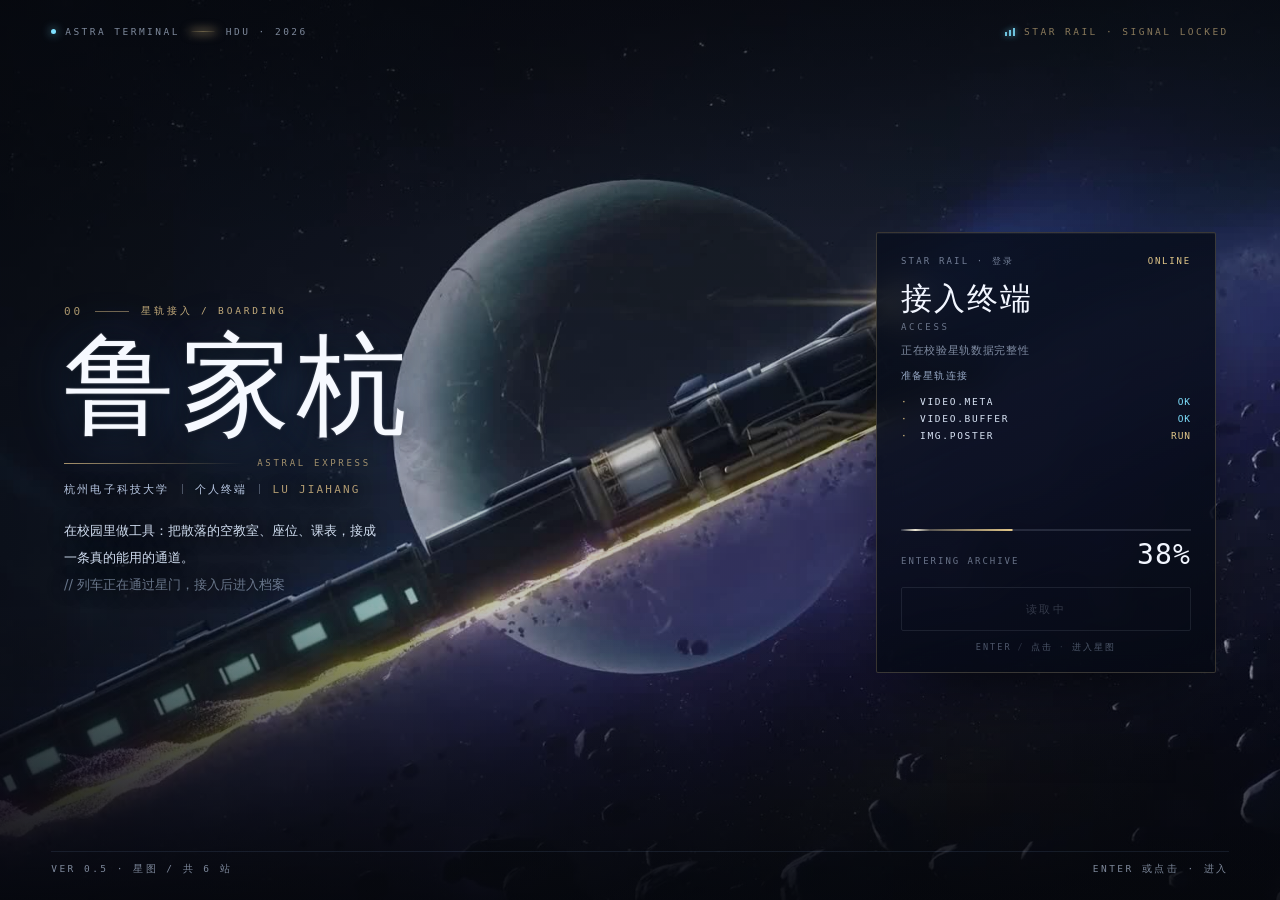
==== commit 40022b27: "chore: 撤销首页底栏的莱茵款入口（初版首屏留档已改由 /archive/ 承担）" ====
--- a/index.html
+++ b/index.html
@@ -409,8 +409,6 @@
 @keyframes btTitleIn{from{letter-spacing:.18em;opacity:.35}to{letter-spacing:.06em;opacity:1}}
 #boot .bt-bot{padding-top:12px;border-top:1px solid rgba(160,195,255,.1)}
 #boot .bt-bot .kbd{border:1px solid rgba(160,195,255,.22);padding:1px 6px;border-radius:2px;font-size:8.5px;letter-spacing:.12em;color:var(--dim)}
-#boot .bt-bot .bt-alt{color:var(--gold,#e3c88a);text-decoration:none;border-bottom:1px solid rgba(227,200,138,.35);padding-bottom:1px;pointer-events:auto}
-#boot .bt-bot .bt-alt:hover{border-bottom-color:currentColor}
 .page[data-page="links"]{position:relative;overflow:hidden}
 .page[data-page="links"] .links-bg{position:absolute;inset:0;width:100%;height:100%;object-fit:cover;
   object-position:50% 62%;opacity:.34;filter:saturate(1.02) brightness(.92);z-index:0;pointer-events:none;
@@ -596,7 +594,7 @@
     </aside>
   </div>
 
-  <footer class="bt-bot"><span>VER 0.5 &middot; 星图 / 共 6 站</span><span>ENTER 或点击 &middot; 进入 &middot; <a href="rhine/" class="bt-alt">莱茵生命款</a></span></footer>
+  <footer class="bt-bot"><span>VER 0.5 &middot; 星图 / 共 6 站</span><span>ENTER 或点击 &middot; 进入</span></footer>
 </div>
 <div class="ambient" aria-hidden="true"><canvas id="stars"></canvas></div>
 <div class="genesis" id="genesis">
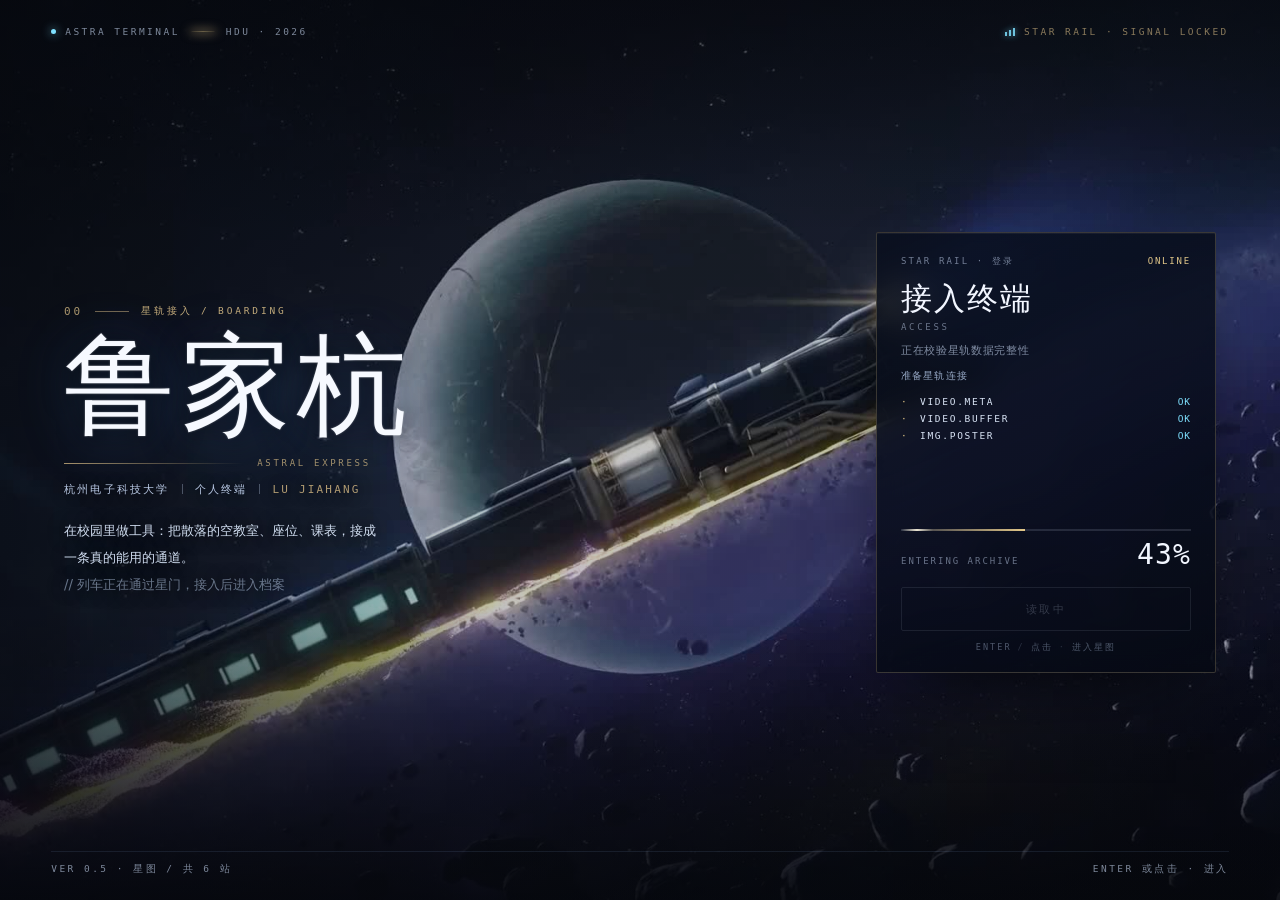
==== commit 1e3ec9ff: "feat: 新增 07 三体实时演算页（四阶辛积分 + 轨迹 + 视角旋转）" ====
--- a/index.html
+++ b/index.html
@@ -532,6 +532,27 @@
 .hero-copy .hero-lead{font-size:clamp(20px,1.72vw,27px);letter-spacing:.04em;white-space:nowrap}
 @media (max-width:1240px){.hero-copy .hero-lead{white-space:normal}}
 </style>
+<style id="triStyle">
+.page[data-page="trisolaris"]{position:relative}
+.tri-head{display:flex;justify-content:space-between;align-items:flex-end;gap:20px;flex-wrap:wrap;margin:0 0 18px}
+.tri-title{font:400 clamp(26px,2.6vw,38px)/1.35 var(--serif);letter-spacing:.04em;margin:10px 0 0}
+.tri-sub{margin:8px 0 0;font-size:12.5px;line-height:1.9;color:var(--muted);max-width:44ch}
+.tri-stage{position:relative;border:1px solid rgba(227,200,138,.16);border-radius:16px;overflow:hidden;background:radial-gradient(120% 120% at 50% 40%,#070c14 0%,#04070c 60%,#03050a 100%)}
+.tri-stage::after{content:"";position:absolute;inset:0;pointer-events:none;background:radial-gradient(90% 80% at 50% 50%,transparent 55%,rgba(3,5,10,.55) 100%)}
+#triCanvas{display:block;width:100%;height:clamp(280px,50vh,480px);cursor:grab;touch-action:none}
+#triCanvas.dragging{cursor:grabbing}
+.tri-hud{position:absolute;left:16px;top:14px;display:grid;gap:5px;font:9.5px/1.6 var(--mono,ui-monospace);letter-spacing:.16em;color:rgba(210,222,232,.55);pointer-events:none}
+.tri-hud b{color:rgba(227,200,138,.8);font-weight:400}
+.tri-hint{position:absolute;right:16px;top:14px;font:9.5px/1.6 var(--mono,ui-monospace);letter-spacing:.14em;color:rgba(210,222,232,.34);pointer-events:none}
+.tri-bar{position:absolute;left:16px;right:16px;bottom:14px;display:flex;align-items:center;justify-content:space-between;gap:14px;flex-wrap:wrap}
+.tri-legend{display:flex;gap:14px;font:9.5px/1.6 var(--mono,ui-monospace);letter-spacing:.14em;color:rgba(210,222,232,.5)}
+.tri-legend i{display:inline-block;width:7px;height:7px;border-radius:50%;margin-right:6px;vertical-align:1px}
+.tri-actions{display:flex;gap:8px}
+.tri-btn{appearance:none;border:1px solid rgba(227,200,138,.3);background:rgba(227,200,138,.06);color:rgba(238,232,220,.86);font:10px/1 var(--mono,ui-monospace);letter-spacing:.16em;padding:9px 13px;border-radius:999px;cursor:pointer;transition:background .25s,border-color .25s,color .25s}
+.tri-btn:hover,.tri-btn:focus-visible{background:rgba(227,200,138,.16);border-color:rgba(227,200,138,.55);color:#f6ead2}
+.tri-note{margin:14px 0 0;font:10px/1.8 var(--mono,ui-monospace);letter-spacing:.12em;color:rgba(150,166,176,.55)}
+@media (max-width:760px){#triCanvas{height:min(58vh,420px)}.tri-hint{display:none}}
+</style>
 </head>
 <body>
 <div id="splashCover" aria-hidden="true">
@@ -625,6 +646,7 @@
   <a href="#life" aria-label="04 生活切片">04<span class="rail-tip" aria-hidden="true">生活切片</span></a>
   <a href="#snaps" aria-label="05 随手一拍">05<span class="rail-tip" aria-hidden="true">随手一拍</span></a>
   <a href="#links" aria-label="06 联系我">06<span class="rail-tip" aria-hidden="true">联系我</span></a>
+  <a href="#trisolaris" aria-label="07 三体演算">07<span class="rail-tip" aria-hidden="true">三体演算</span></a>
   <span class="rail-label" aria-hidden="true">STAY CURIOUS · KEEP MAKING</span>
 </nav>
 <main id="mainContent" tabindex="-1">
@@ -787,7 +809,7 @@
 <p class="cabin-cap"><span>一隅 · 轨道独居舱</span><span class="cabin-cap-hint">点一下，放大看</span></p>
 </div>
   <div class="orbit-wrap">
-      <div class="orbit" role="group" aria-label="探索六个章节">
+      <div class="orbit" role="group" aria-label="探索七个章节">
         <svg class="orbit-art" viewBox="0 0 580 500" aria-hidden="true"><ellipse class="outer" cx="290" cy="250" rx="218" ry="177" transform="rotate(-18 290 250)"/><ellipse class="inner" cx="290" cy="250" rx="164" ry="132" transform="rotate(-18 290 250)"/><circle class="inner" cx="290" cy="250" r="69"/><path class="cross" d="M25 250H555 M290 20V480"/><path class="route" d="M157 120 430 145 443 322 330 419 130 350 80 216Z"/></svg>
         <div class="orbit-center" aria-hidden="true"><span class="orbit-symbol"></span><strong>我的小宇宙</strong><small>HDU · HANGZHOU · 2026</small></div>
         <a class="star-node" href="#about" style="--x:28%;--y:22%" data-hint="01 / 关于我 · 我是谁，以及正在做什么"><span class="point"></span><span class="node-label"><small>01 / ABOUT</small>关于我</span></a>
@@ -796,6 +818,7 @@
         <a class="star-node" href="#life" style="--x:57%;--y:84%" data-hint="04 / 生活切片 · 学习之外，也出去逛逛"><span class="point"></span><span class="node-label"><small>04 / OFFLINE</small>生活切片</span></a>
         <a class="star-node" href="#snaps" style="--x:21%;--y:70%" data-hint="05 / 随手一拍 · 九张照片，没有宏大的主题"><span class="point"></span><span class="node-label"><small>05 / MOMENTS</small>随手一拍</span></a>
         <a class="star-node" href="#links" style="--x:13%;--y:44%" data-hint="06 / 联系我 · GitHub 或一封邮件"><span class="point"></span><span class="node-label"><small>06 / CONTACT</small>联系我</span></a>
+        <a class="star-node" href="#trisolaris" style="--x:13%;--y:40%" data-hint="07 / TRISOLARIS · 三颗太阳的实时演算"><span class="point"></span><span class="node-label"><small>07 / TRISOLARIS</small>三体演算</span></a>
       </div>
       
     </div>
@@ -843,9 +866,33 @@
   <img class="links-bg" src="assets/planet-horizon.jpg" alt="" aria-hidden="true" loading="lazy" decoding="async">
   <div class="contact-grid"><div class="contact-copy"><p class="kicker">END OF THIS LOG. NOT THE JOURNEY.</p><h2 class="display" id="linksTitle" tabindex="-1">下一站，<br><em>聊点什么？</em></h2><p class="prose">一个想法、一个问题，或者一个有意思的项目。<br>想找我的话，从右边这些入口就好。</p><p class="contact-signature">鲁家杭<small>HANGZHOU · KEEP EXPLORING / 2026</small></p></div><div><div class="contact-list"><a class="contact-item" href="https://github.com/whsihad" target="_blank" rel="noopener noreferrer"><span class="contact-label">01 / GITHUB</span><span class="contact-value">github.com/whsihad</span><p class="contact-desc">代码、作业和正在折腾的东西。</p><span class="arrow" aria-hidden="true">↗</span></a><a class="contact-item" href="mailto:l18868142811@163.com"><span class="contact-label">02 / EMAIL</span><span class="contact-value">l18868142811@163.com</span><p class="contact-desc">有事直接发邮件，比私信可靠。</p><span class="arrow" aria-hidden="true">↗</span></a><a class="contact-item" href="https://github.com/whsihad/whsihad.github.io" target="_blank" rel="noopener noreferrer"><span class="contact-label">03 / THIS SITE</span><span class="contact-value">这份档案，也是一个作品。</span><p class="contact-desc">单文件 HTML，没有框架。看看它的源码。</p><span class="arrow" aria-hidden="true">↗</span></a></div><button class="copy-mail" id="copyMail">复制邮箱地址 <span aria-hidden="true">↗</span></button></div></div>
 </section>
+<section class="page" data-page="trisolaris" aria-labelledby="triTitle" hidden>
+  <header class="page-head"><span class="chapter"><b>07</b>三体演算</span><span class="page-meta">REAL-TIME N-BODY</span></header>
+  <div class="tri-head">
+    <div>
+      <p class="kicker" style="margin:0">TRISOLARIS · LIVE</p>
+      <h2 class="tri-title" id="triTitle">三颗太阳，没有解。</h2>
+      <p class="tri-sub">四阶辛算法实时推演的三体系统：三颗恒星彼此牵引，一颗行星在夹缝里跑。这里没有预渲染的动画，每一帧都是现算的。</p>
+    </div>
+  </div>
+  <div class="tri-stage">
+    <canvas id="triCanvas" aria-label="三体运动实时模拟，可拖动旋转视角"></canvas>
+    <div class="tri-hud">
+      <span>STEP <b id="triStep">0</b></span>
+      <span>ΔE / E0 <b id="triEnergy">0.00%</b></span>
+      <span>BODIES <b>3 + 1</b></span>
+    </div>
+    <div class="tri-hint">拖动旋转 · 滚轮缩放</div>
+    <div class="tri-bar">
+      <div class="tri-legend"><span><i style="background:#e7b77b"></i>恒星</span><span><i style="background:#8fd0e8"></i>行星</span><span><i style="background:#6f7c86"></i>轨迹</span></div>
+      <div class="tri-actions"><button class="tri-btn" id="triReset" type="button">重新投掷初速度</button><button class="tri-btn" id="triPause" type="button">暂停</button></div>
+    </div>
+  </div>
+  <p class="tri-note">四阶辛积分 · Aarseth 软化 · 松手后视角保持不动</p>
+</section>
 </main>
-<footer class="footer"><span class="footer-location"><span>HANGZHOU · HDU</span>个人航行日志 / 2026</span><div class="footer-nav"><span class="page-count"><b id="pageCount">00</b> / 06</span><a class="footer-next" id="nextPage" href="#about"><span id="nextLabel">下一站 · 关于我</span><span aria-hidden="true">→</span></a></div></footer>
-<dialog class="directory" id="directory" aria-labelledby="directoryTitle"><button class="dialog-close" data-close="directory" autofocus>关闭 <span aria-hidden="true">×</span></button><p class="kicker">YOUR NEXT DESTINATION</p><h2 id="directoryTitle">想先了解哪一面？</h2><nav class="directory-list" aria-label="完整目录"><a href="#about"><b>01</b><span><strong>关于我</strong><small>我是谁，以及我正在做什么。</small></span><span aria-hidden="true">↗</span></a><a href="#works"><b>02</b><span><strong>作品档案</strong><small>五个想法，从动手到看得见。</small></span><span aria-hidden="true">↗</span></a><a href="#study"><b>03</b><span><strong>学习与 AI</strong><small>还没学会的，正在慢慢补上。</small></span><span aria-hidden="true">↗</span></a><a href="#life"><b>04</b><span><strong>生活切片</strong><small>游戏、城市、书与剧、跑步。</small></span><span aria-hidden="true">↗</span></a><a href="#snaps"><b>05</b><span><strong>随手一拍</strong><small>九张照片，九个停下来的片刻。</small></span><span aria-hidden="true">↗</span></a><a href="#links"><b>06</b><span><strong>联系我</strong><small>GitHub，或者一封邮件。</small></span><span aria-hidden="true">↗</span></a></nav><p class="directory-footer"><a href="#home">← 回到航行起点</a><br>键盘 ← → 切换章节 · ESC 关闭目录</p></dialog>
+<footer class="footer"><span class="footer-location"><span>HANGZHOU · HDU</span>个人航行日志 / 2026</span><div class="footer-nav"><span class="page-count"><b id="pageCount">00</b> / <span id="pageTotal">07</span></span><a class="footer-next" id="nextPage" href="#about"><span id="nextLabel">下一站 · 关于我</span><span aria-hidden="true">→</span></a></div></footer>
+<dialog class="directory" id="directory" aria-labelledby="directoryTitle"><button class="dialog-close" data-close="directory" autofocus>关闭 <span aria-hidden="true">×</span></button><p class="kicker">YOUR NEXT DESTINATION</p><h2 id="directoryTitle">想先了解哪一面？</h2><nav class="directory-list" aria-label="完整目录"><a href="#about"><b>01</b><span><strong>关于我</strong><small>我是谁，以及我正在做什么。</small></span><span aria-hidden="true">↗</span></a><a href="#works"><b>02</b><span><strong>作品档案</strong><small>五个想法，从动手到看得见。</small></span><span aria-hidden="true">↗</span></a><a href="#study"><b>03</b><span><strong>学习与 AI</strong><small>还没学会的，正在慢慢补上。</small></span><span aria-hidden="true">↗</span></a><a href="#life"><b>04</b><span><strong>生活切片</strong><small>游戏、城市、书与剧、跑步。</small></span><span aria-hidden="true">↗</span></a><a href="#snaps"><b>05</b><span><strong>随手一拍</strong><small>九张照片，九个停下来的片刻。</small></span><span aria-hidden="true">↗</span></a><a href="#links"><b>06</b><span><strong>联系我</strong><small>GitHub，或者一封邮件。</small></span><span aria-hidden="true">↗</span></a><a href="#trisolaris"><b>07</b><span><strong>三体演算</strong><small>三颗太阳在没有解的系统里互相牵引。</small></span><span aria-hidden="true">↗</span></a></nav><p class="directory-footer"><a href="#home">← 回到航行起点</a><br>键盘 ← → 切换章节 · ESC 关闭目录</p></dialog>
 <dialog class="lightbox" id="lightbox" aria-label="图片预览"><span class="lightbox-count" id="lightboxCount" aria-live="polite"></span><button class="dialog-close" data-close="lightbox" autofocus>关闭 <span aria-hidden="true">×</span></button><div class="lightbox-body" id="lightboxBody"><img id="lightboxImage" alt=""></div><button class="lightbox-step prev" id="lightboxPrev" aria-label="上一张图片">‹</button><button class="lightbox-step next" id="lightboxNext" aria-label="下一张图片">›</button><p class="lightbox-caption" id="lightboxCaption"></p></dialog>
 <div class="toast" id="toast" role="status" hidden></div>
 <noscript><style>body{overflow:auto}.header,.rail,.footer,.ambient,dialog,.hero .actions,.orbit-wrap,.project-list,.project-aside-note,.project-evidence,.copy-mail{display:none}main{position:static}.page[hidden],.page{display:block!important;position:relative;overflow:visible;border-bottom:1px solid #555}.hero{display:block}body::before{content:"JavaScript 已关闭：以下为静态档案，作品切换和图片预览需要启用 JavaScript。";display:block;padding:20px;color:#d8bc85}.boot,.genesis{display:none!important}
@@ -855,7 +902,7 @@
   'use strict';
   const $ = (selector, root = document) => root.querySelector(selector);
   const $$ = (selector, root = document) => [...root.querySelectorAll(selector)];
-  const order = ['home', 'about', 'works', 'study', 'life', 'snaps', 'links'];
+  const order = ['home', 'about', 'works', 'study', 'life', 'snaps', 'links', 'trisolaris'];
   const names = ['航行起点', '关于我', '作品档案', '学习与 AI', '生活切片', '随手一拍', '联系我'];
   const pages = $$('[data-page]');
   const directory = $('#directory');
@@ -935,6 +982,7 @@
       else link.removeAttribute('aria-current');
     });
     $('#pageCount').textContent = String(index).padStart(2, '0');
+    var pt = $('#pageTotal'); if (pt) pt.textContent = String(order.length).padStart(2, '0');
     $('#nextPage').href = '#' + order[next];
     $('#nextLabel').textContent = next === 0 ? '回到航行起点' : '下一站 · ' + names[next];
     document.title = (name === 'home' ? '' : names[index] + ' · ') + '鲁家杭 · 星轨航行档案';
@@ -1364,5 +1412,183 @@
 })();
 </script>
         
+<script>
+(function(){
+  var cv = document.getElementById('triCanvas');
+  if (!cv) return;
+  var ctx = cv.getContext('2d');
+  var stepEl = document.getElementById('triStep');
+  var energyEl = document.getElementById('triEnergy');
+  var resetBtn = document.getElementById('triReset');
+  var pauseBtn = document.getElementById('triPause');
+
+  var G = 1, EPS = 0.045, DT = 0.0016, SUB = 4;
+  var W1 = 1 / (2 - Math.pow(2, 1/3)), W0 = -Math.pow(2, 1/3) * W1;
+  var C = [W1/2, (W0+W1)/2, (W0+W1)/2, W1/2], D = [W1, W0, W1];
+
+  var bodies = [], trail = [], steps = 0, e0 = 1, paused = false;
+  var view = { rot: -0.32, zoom: 1.12 }, dpr = 1, W = 0, H = 0;
+
+  function rand(a, b){ return a + Math.random() * (b - a); }
+
+  function seed(){
+    var masses = [1, 0.92, 0.86];
+    bodies = [];
+    for (var i = 0; i < 3; i++){
+      var ang = i * 2.0944 + rand(-0.25, 0.25), r = rand(0.42, 0.62);
+      var speed = Math.sqrt(G * 1.1 / r) * rand(0.72, 1.05);
+      bodies.push({
+        m: masses[i],
+        x: Math.cos(ang) * r, y: Math.sin(ang) * r,
+        vx: -Math.sin(ang) * speed, vy: Math.cos(ang) * speed,
+        warm: i
+      });
+    }
+    var pr = rand(0.92, 1.16), pv = Math.sqrt(G * 2.4 / pr) * rand(0.86, 1.02);
+    bodies.push({ m: 1e-5, x: pr, y: 0, vx: 0, vy: pv, planet: true });
+
+    trail = bodies.map(function(){ return []; });
+    steps = 0;
+    e0 = energy();
+  }
+
+  function accel(){
+    var n = bodies.length, ax = new Array(n).fill(0), ay = new Array(n).fill(0);
+    for (var i = 0; i < n; i++){
+      for (var j = i + 1; j < n; j++){
+        var dx = bodies[j].x - bodies[i].x, dy = bodies[j].y - bodies[i].y;
+        var r2 = dx*dx + dy*dy + EPS*EPS;
+        var inv = G / (r2 * Math.sqrt(r2));
+        ax[i] += dx * inv * bodies[j].m; ay[i] += dy * inv * bodies[j].m;
+        ax[j] -= dx * inv * bodies[i].m; ay[j] -= dy * inv * bodies[i].m;
+      }
+    }
+    return [ax, ay];
+  }
+
+  function drift(h){
+    for (var i = 0; i < bodies.length; i++){ var b = bodies[i]; b.x += b.vx * h; b.y += b.vy * h; }
+  }
+  function kick(h){
+    var a = accel();
+    for (var i = 0; i < bodies.length; i++){ bodies[i].vx += a[0][i] * h; bodies[i].vy += a[1][i] * h; }
+  }
+  function advance(){
+    drift(DT * C[0]);
+    for (var k = 0; k < 3; k++){
+      kick(DT * D[k]);
+      drift(DT * C[k + 1]);
+    }
+    steps++;
+  }
+
+  function energy(){
+    var e = 0;
+    for (var i = 0; i < bodies.length; i++){
+      var b = bodies[i];
+      e += 0.5 * b.m * (b.vx*b.vx + b.vy*b.vy);
+      for (var j = i + 1; j < bodies.length; j++){
+        var dx = bodies[j].x - b.x, dy = bodies[j].y - b.y;
+        e -= G * b.m * bodies[j].m / Math.sqrt(dx*dx + dy*dy + EPS*EPS);
+      }
+    }
+    return e;
+  }
+
+  function resize(){
+    dpr = Math.min(window.devicePixelRatio || 1, 2);
+    W = cv.clientWidth; H = cv.clientHeight;
+    cv.width = Math.round(W * dpr); cv.height = Math.round(H * dpr);
+    ctx.setTransform(dpr, 0, 0, dpr, 0, 0);
+  }
+
+  function project(p){
+    var cos = Math.cos(view.rot), sin = Math.sin(view.rot);
+    var x = p.x * cos - p.y * sin, y = p.x * sin + p.y * cos;
+    var unit = Math.min(W, H) / 2 / 1.55 * view.zoom;
+    return [W/2 + x * unit, H/2 + y * unit];
+  }
+
+  function drawBody(b){
+    var p = project(b), r = b.planet ? 3.1 : 5.4 + b.m * 2.2;
+    var g = ctx.createRadialGradient(p[0], p[1], 0, p[0], p[1], r * 6);
+    var core = b.planet ? '143,208,232' : (b.warm === 1 ? '227,183,123' : '240,208,150');
+    g.addColorStop(0, 'rgba(' + core + ',.95)');
+    g.addColorStop(0.18, 'rgba(' + core + ',.55)');
+    g.addColorStop(0.5, 'rgba(' + core + ',.12)');
+    g.addColorStop(1, 'rgba(' + core + ',0)');
+    ctx.fillStyle = g;
+    ctx.beginPath(); ctx.arc(p[0], p[1], r * 6, 0, 6.2832); ctx.fill();
+    ctx.fillStyle = b.planet ? '#cdeef8' : '#fff4dd';
+    ctx.beginPath(); ctx.arc(p[0], p[1], r * 0.55, 0, 6.2832); ctx.fill();
+  }
+
+  function render(){
+    ctx.clearRect(0, 0, W, H);
+    for (var i = 0; i < bodies.length; i++){
+      var t = trail[i], n = t.length;
+      if (n < 2) continue;
+      ctx.lineWidth = bodies[i].planet ? 1.3 : 1.5;
+      for (var k = 1; k < n; k++){
+        var a = (k / n);
+        var p1 = project(t[k-1]), p2 = project(t[k]);
+        ctx.strokeStyle = bodies[i].planet
+          ? 'rgba(143,208,232,' + (a * 0.85) + ')'
+          : 'rgba(' + (bodies[i].warm === 1 ? '227,183,123' : '236,214,168') + ',' + (a * 0.72) + ')';
+        ctx.beginPath(); ctx.moveTo(p1[0], p1[1]); ctx.lineTo(p2[0], p2[1]); ctx.stroke();
+      }
+    }
+    for (var j = 0; j < bodies.length; j++) drawBody(bodies[j]);
+  }
+
+  function tick(){
+    var section = cv.closest('.page');
+    var active = section && section.classList.contains('is-active') && !paused && !document.hidden;
+    if (active){
+      for (var i = 0; i < SUB; i++){ advance();
+        for (var b = 0; b < bodies.length; b++){
+          var t = trail[b]; t.push({ x: bodies[b].x, y: bodies[b].y });
+          if (t.length > 900) t.shift();
+        }
+      }
+      render();
+      if (steps % 12 === 0){
+        stepEl.textContent = steps;
+        var e = energy(), drift = e0 ? Math.abs((e - e0) / e0) * 100 : 0;
+        energyEl.textContent = (drift < 0.01 ? '0.00' : drift.toFixed(2)) + '%';
+      }
+    }
+    requestAnimationFrame(tick);
+  }
+
+  var drag = null;
+  cv.addEventListener('pointerdown', function(e){
+    drag = { x: e.clientX, rot: view.rot };
+    cv.classList.add('dragging');
+    cv.setPointerCapture(e.pointerId);
+  });
+  cv.addEventListener('pointermove', function(e){
+    if (!drag) return;
+    view.rot = drag.rot + (e.clientX - drag.x) * 0.006;
+    render();
+  });
+  cv.addEventListener('pointerup', function(){ drag = null; cv.classList.remove('dragging'); });
+  cv.addEventListener('pointercancel', function(){ drag = null; cv.classList.remove('dragging'); });
+  cv.addEventListener('wheel', function(e){
+    e.preventDefault();
+    view.zoom = Math.min(2.4, Math.max(0.45, view.zoom * (e.deltaY > 0 ? 0.92 : 1.08)));
+    render();
+  }, { passive: false });
+
+  resetBtn.addEventListener('click', function(){ seed(); render(); });
+  pauseBtn.addEventListener('click', function(){
+    paused = !paused;
+    pauseBtn.textContent = paused ? '继续' : '暂停';
+  });
+  window.addEventListener('resize', function(){ resize(); render(); });
+
+  resize(); seed(); render(); tick();
+})();
+</script>
 </body>
 </html>
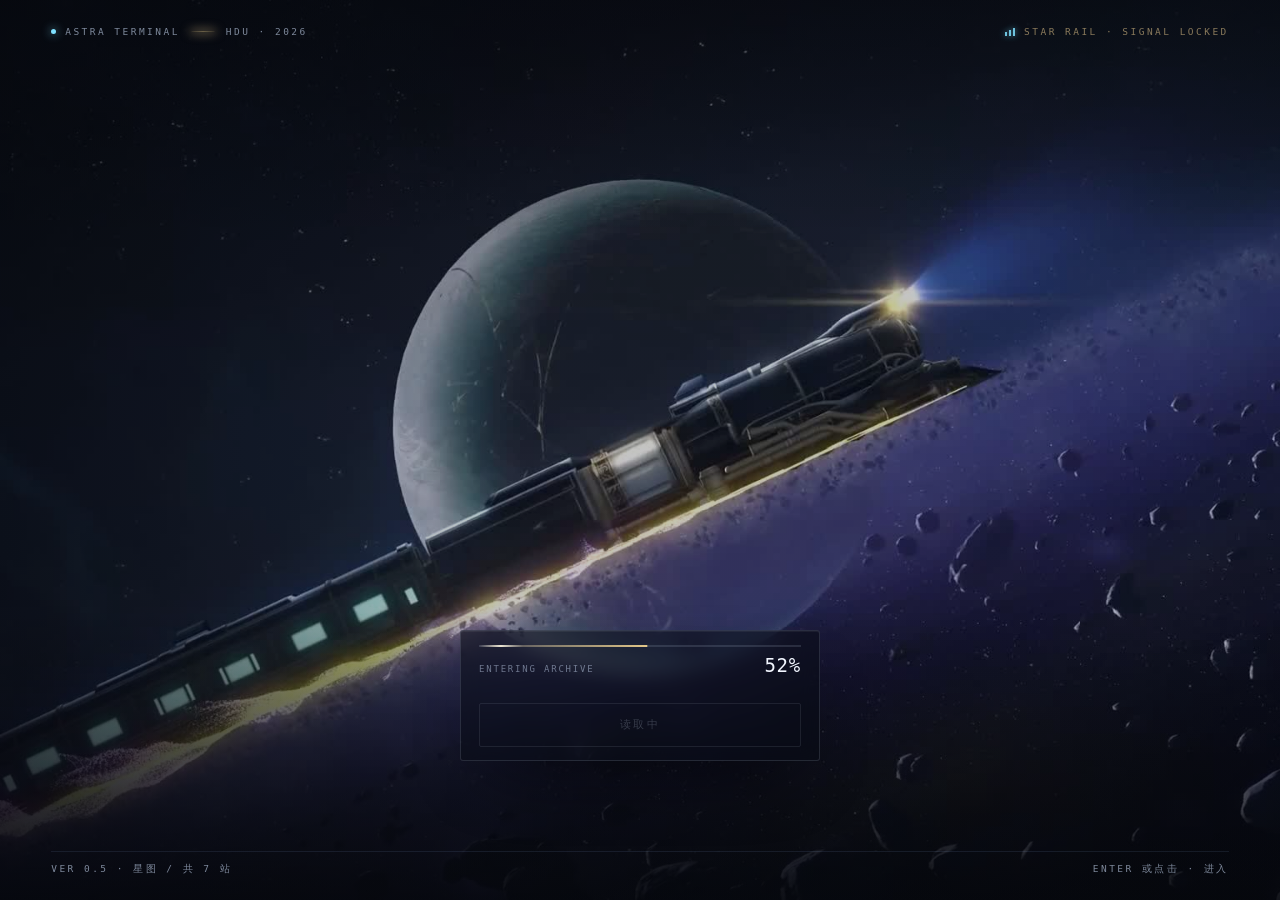
==== commit 9e703397: "style: 列车页去掉大名字与接入终端面板，只留细进度条" ====
--- a/index.html
+++ b/index.html
@@ -553,6 +553,18 @@
 .tri-note{margin:14px 0 0;font:10px/1.8 var(--mono,ui-monospace);letter-spacing:.12em;color:rgba(150,166,176,.55)}
 @media (max-width:760px){#triCanvas{height:min(58vh,420px)}.tri-hint{display:none}}
 </style>
+<style id="bootMinimal">
+#boot .bt-lead{display:none}
+#boot .bt-panel{position:absolute;left:50%;right:auto;top:auto;bottom:clamp(44px,7vh,76px);transform:translateX(-50%);
+  width:min(360px,calc(100vw - 48px));padding:14px 18px 13px;border-radius:3px;
+  background:rgba(8,12,20,.55);border-color:rgba(205,218,239,.14);backdrop-filter:blur(10px)}
+#boot .bt-head,#boot .bt-title,#boot .bt-sub,#boot .bt-loadsub,#boot .bt-log,#boot .bt-hint,#boot .bt-sheen{display:none}
+#boot .bt-bar{margin:0 0 9px}
+#boot .bt-pct{margin:0 0 10px;align-items:baseline;letter-spacing:.2em}
+#boot .bt-pct b{font-size:19px}
+#boot .bt-enter{width:100%;padding:11px 0}
+#boot .bt-main{align-items:flex-end;justify-content:center}
+</style>
 </head>
 <body>
 <div id="splashCover" aria-hidden="true">
@@ -615,7 +627,7 @@
     </aside>
   </div>
 
-  <footer class="bt-bot"><span>VER 0.5 &middot; 星图 / 共 6 站</span><span>ENTER 或点击 &middot; 进入</span></footer>
+  <footer class="bt-bot"><span>VER 0.5 &middot; 星图 / 共 7 站</span><span>ENTER 或点击 &middot; 进入</span></footer>
 </div>
 <div class="ambient" aria-hidden="true"><canvas id="stars"></canvas></div>
 <div class="genesis" id="genesis">
@@ -1369,6 +1381,10 @@
   var ph = document.getElementById('gPlace');
   if (ph) { ph.style.transition = 'none'; ph.style.opacity = '1'; ph.style.transform = 'scale(1)'; }
 }
+if (/[?&]boot/.test(location.search)) {
+  var sc = document.getElementById('splashCover');
+  if (sc && sc.parentNode) sc.parentNode.removeChild(sc);
+}
 if (/[?&](nosplash|nogen)/.test(location.search)) {
   ['splashCover','boot','genesis'].forEach(function(id){
     var el = document.getElementById(id);
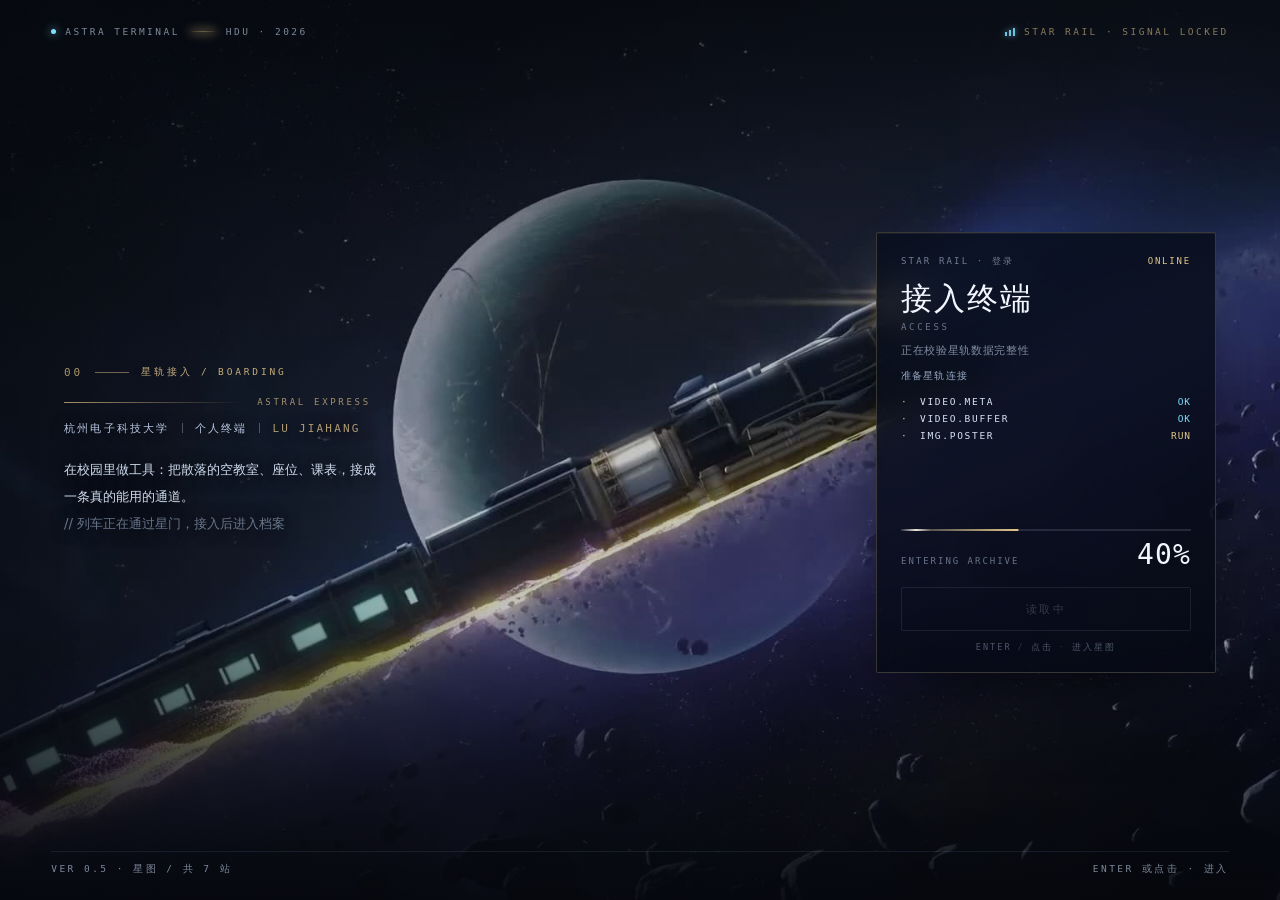
==== commit bcc0449b: "style: 列车页只去掉大名字，其余还原" ====
--- a/index.html
+++ b/index.html
@@ -554,16 +554,10 @@
 @media (max-width:760px){#triCanvas{height:min(58vh,420px)}.tri-hint{display:none}}
 </style>
 <style id="bootMinimal">
-#boot .bt-lead{display:none}
-#boot .bt-panel{position:absolute;left:50%;right:auto;top:auto;bottom:clamp(44px,7vh,76px);transform:translateX(-50%);
-  width:min(360px,calc(100vw - 48px));padding:14px 18px 13px;border-radius:3px;
-  background:rgba(8,12,20,.55);border-color:rgba(205,218,239,.14);backdrop-filter:blur(10px)}
-#boot .bt-head,#boot .bt-title,#boot .bt-sub,#boot .bt-loadsub,#boot .bt-log,#boot .bt-hint,#boot .bt-sheen{display:none}
-#boot .bt-bar{margin:0 0 9px}
-#boot .bt-pct{margin:0 0 10px;align-items:baseline;letter-spacing:.2em}
-#boot .bt-pct b{font-size:19px}
-#boot .bt-enter{width:100%;padding:11px 0}
-#boot .bt-main{align-items:flex-end;justify-content:center}
+/* 只去掉列车页的大名字，其余保留原样 */
+#boot .bt-name{display:none}
+#boot .bt-rule{margin:20px 0 16px}
+#boot .bt-chapter{margin-bottom:0}
 </style>
 </head>
 <body>
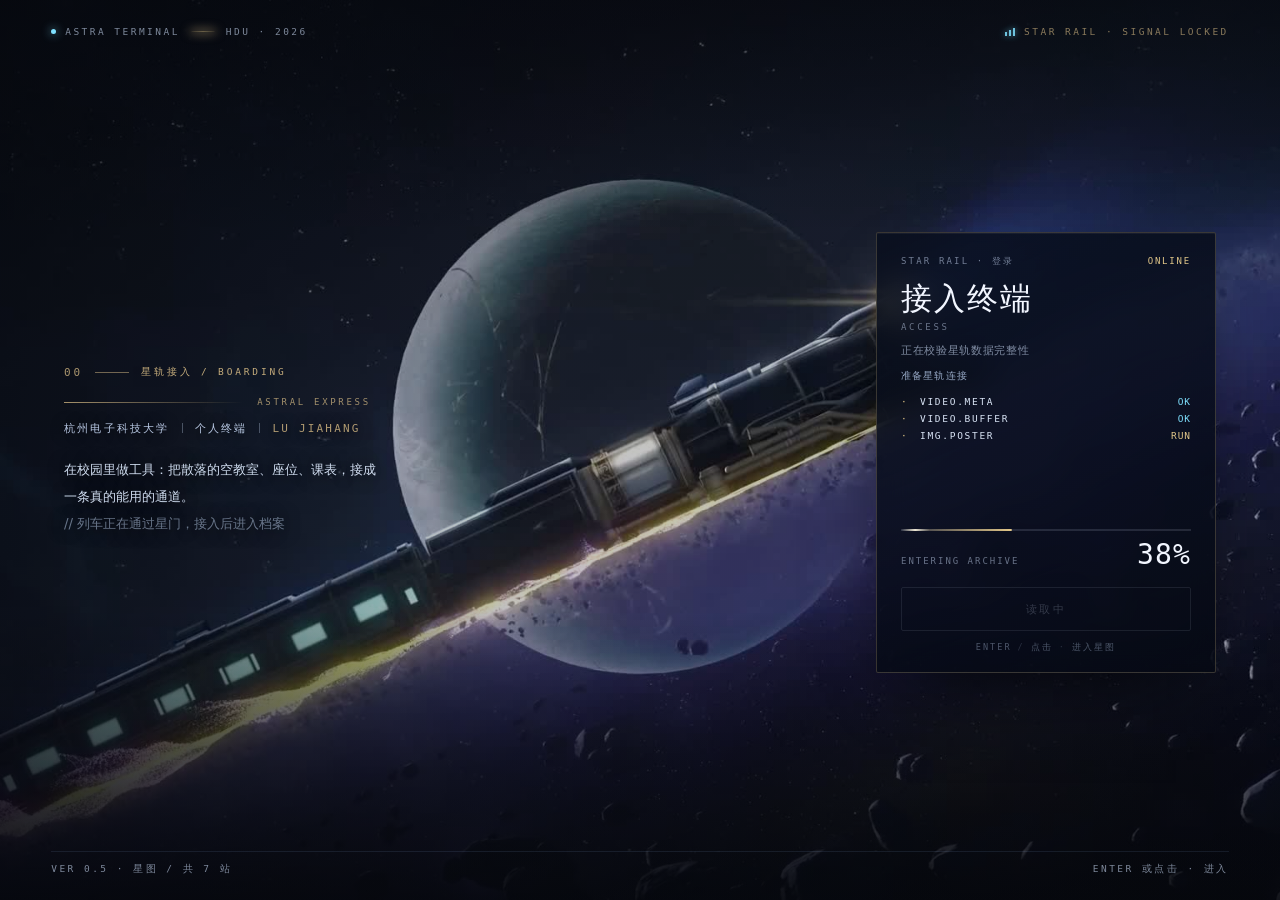
==== commit 0b610270: "feat: 三体页自动取景+星尘+标签+预跑轨迹，标题名补全" ====
--- a/index.html
+++ b/index.html
@@ -539,7 +539,7 @@
 .tri-sub{margin:8px 0 0;font-size:12.5px;line-height:1.9;color:var(--muted);max-width:44ch}
 .tri-stage{position:relative;border:1px solid rgba(227,200,138,.16);border-radius:16px;overflow:hidden;background:radial-gradient(120% 120% at 50% 40%,#070c14 0%,#04070c 60%,#03050a 100%)}
 .tri-stage::after{content:"";position:absolute;inset:0;pointer-events:none;background:radial-gradient(90% 80% at 50% 50%,transparent 55%,rgba(3,5,10,.55) 100%)}
-#triCanvas{display:block;width:100%;height:clamp(280px,50vh,480px);cursor:grab;touch-action:none}
+#triCanvas{display:block;width:100%;height:clamp(300px,46vh,440px);cursor:grab;touch-action:none}
 #triCanvas.dragging{cursor:grabbing}
 .tri-hud{position:absolute;left:16px;top:14px;display:grid;gap:5px;font:9.5px/1.6 var(--mono,ui-monospace);letter-spacing:.16em;color:rgba(210,222,232,.55);pointer-events:none}
 .tri-hud b{color:rgba(227,200,138,.8);font-weight:400}
@@ -909,7 +909,7 @@
   const $ = (selector, root = document) => root.querySelector(selector);
   const $$ = (selector, root = document) => [...root.querySelectorAll(selector)];
   const order = ['home', 'about', 'works', 'study', 'life', 'snaps', 'links', 'trisolaris'];
-  const names = ['航行起点', '关于我', '作品档案', '学习与 AI', '生活切片', '随手一拍', '联系我'];
+  const names = ['航行起点', '关于我', '作品档案', '学习与 AI', '生活切片', '随手一拍', '联系我', '三体演算'];
   const pages = $$('[data-page]');
   const directory = $('#directory');
   const lightbox = $('#lightbox');
@@ -1437,7 +1437,7 @@
   var C = [W1/2, (W0+W1)/2, (W0+W1)/2, W1/2], D = [W1, W0, W1];
 
   var bodies = [], trail = [], steps = 0, e0 = 1, paused = false;
-  var view = { rot: -0.32, zoom: 1.12 }, dpr = 1, W = 0, H = 0;
+  var view = { rot: -0.32, zoom: 1 }, dpr = 1, W = 0, H = 0, span = 1.4;
 
   function rand(a, b){ return a + Math.random() * (b - a); }
 
@@ -1445,7 +1445,7 @@
     var masses = [1, 0.92, 0.86];
     bodies = [];
     for (var i = 0; i < 3; i++){
-      var ang = i * 2.0944 + rand(-0.25, 0.25), r = rand(0.42, 0.62);
+      var ang = i * 2.0944 + rand(-0.25, 0.25), r = rand(1.05, 1.55);
       var speed = Math.sqrt(G * 1.1 / r) * rand(0.72, 1.05);
       bodies.push({
         m: masses[i],
@@ -1454,10 +1454,18 @@
         warm: i
       });
     }
-    var pr = rand(0.92, 1.16), pv = Math.sqrt(G * 2.4 / pr) * rand(0.86, 1.02);
+    var pr = rand(2.05, 2.65), pv = Math.sqrt(G * 3.0 / pr) * rand(0.86, 1.0);
     bodies.push({ m: 1e-5, x: pr, y: 0, vx: 0, vy: pv, planet: true });
 
     trail = bodies.map(function(){ return []; });
+    // 预跑一小段历史，轨迹一进页面就能看见
+    for (var k = 0; k < 900; k++){
+      advance();
+      for (var q = 0; q < bodies.length; q++){
+        var tt = trail[q]; tt.push({ x: bodies[q].x, y: bodies[q].y });
+        if (tt.length > 1200) tt.shift();
+      }
+    }
     steps = 0;
     e0 = energy();
   }
@@ -1505,22 +1513,31 @@
     return e;
   }
 
+  var dust = [];
+  function makeDust(){
+    dust = [];
+    var n = Math.round(W * H / 9000);
+    for (var i = 0; i < n; i++){
+      dust.push({ x: Math.random() * W, y: Math.random() * H, r: Math.random() * 0.9 + 0.25, a: Math.random() * 0.34 + 0.05 });
+    }
+  }
   function resize(){
     dpr = Math.min(window.devicePixelRatio || 1, 2);
     W = cv.clientWidth; H = cv.clientHeight;
     cv.width = Math.round(W * dpr); cv.height = Math.round(H * dpr);
     ctx.setTransform(dpr, 0, 0, dpr, 0, 0);
+    makeDust();
   }
 
   function project(p){
     var cos = Math.cos(view.rot), sin = Math.sin(view.rot);
     var x = p.x * cos - p.y * sin, y = p.x * sin + p.y * cos;
-    var unit = Math.min(W, H) / 2 / 1.55 * view.zoom;
+    var unit = Math.min(W, H) / 2 * 0.78 / span * view.zoom;
     return [W/2 + x * unit, H/2 + y * unit];
   }
 
   function drawBody(b){
-    var p = project(b), r = b.planet ? 3.1 : 5.4 + b.m * 2.2;
+    var p = project(b), r = b.planet ? 3.6 : 7.4 + b.m * 2.4;
     var g = ctx.createRadialGradient(p[0], p[1], 0, p[0], p[1], r * 6);
     var core = b.planet ? '143,208,232' : (b.warm === 1 ? '227,183,123' : '240,208,150');
     g.addColorStop(0, 'rgba(' + core + ',.95)');
@@ -1529,22 +1546,30 @@
     g.addColorStop(1, 'rgba(' + core + ',0)');
     ctx.fillStyle = g;
     ctx.beginPath(); ctx.arc(p[0], p[1], r * 6, 0, 6.2832); ctx.fill();
-    ctx.fillStyle = b.planet ? '#cdeef8' : '#fff4dd';
-    ctx.beginPath(); ctx.arc(p[0], p[1], r * 0.55, 0, 6.2832); ctx.fill();
+    ctx.fillStyle = b.planet ? '#e6f7ff' : '#fff8e8';
+    ctx.beginPath(); ctx.arc(p[0], p[1], r * 0.62, 0, 6.2832); ctx.fill();
+    ctx.font = '9px ui-monospace, monospace';
+    ctx.fillStyle = b.planet ? 'rgba(150,214,238,.55)' : 'rgba(233,210,170,.5)';
+    ctx.fillText(b.planet ? '行星' : '恒星 ' + String.fromCharCode(65 + b.warm), p[0] + r * 1.5, p[1] - r * 1.2);
   }
 
   function render(){
     ctx.clearRect(0, 0, W, H);
+    for (var d = 0; d < dust.length; d++){
+      var s0 = dust[d];
+      ctx.fillStyle = 'rgba(206,222,238,' + s0.a + ')';
+      ctx.beginPath(); ctx.arc(s0.x, s0.y, s0.r, 0, 6.2832); ctx.fill();
+    }
     for (var i = 0; i < bodies.length; i++){
       var t = trail[i], n = t.length;
       if (n < 2) continue;
-      ctx.lineWidth = bodies[i].planet ? 1.3 : 1.5;
+      ctx.lineWidth = bodies[i].planet ? 1.5 : 1.8;
       for (var k = 1; k < n; k++){
         var a = (k / n);
         var p1 = project(t[k-1]), p2 = project(t[k]);
         ctx.strokeStyle = bodies[i].planet
-          ? 'rgba(143,208,232,' + (a * 0.85) + ')'
-          : 'rgba(' + (bodies[i].warm === 1 ? '227,183,123' : '236,214,168') + ',' + (a * 0.72) + ')';
+          ? 'rgba(150,214,238,' + (a * 0.95) + ')'
+          : 'rgba(' + (bodies[i].warm === 1 ? '227,183,123' : '236,214,168') + ',' + (a * 0.85) + ')';
         ctx.beginPath(); ctx.moveTo(p1[0], p1[1]); ctx.lineTo(p2[0], p2[1]); ctx.stroke();
       }
     }
@@ -1555,10 +1580,17 @@
     var section = cv.closest('.page');
     var active = section && section.classList.contains('is-active') && !paused && !document.hidden;
     if (active){
+      var maxR = 0;
+      for (var q = 0; q < bodies.length; q++){
+        var rr = Math.sqrt(bodies[q].x * bodies[q].x + bodies[q].y * bodies[q].y);
+        if (rr > maxR) maxR = rr;
+      }
+      if (maxR > 14){ seed(); maxR = 1.4; }
+      span += (Math.max(maxR, 1.05) - span) * 0.035;
       for (var i = 0; i < SUB; i++){ advance();
         for (var b = 0; b < bodies.length; b++){
           var t = trail[b]; t.push({ x: bodies[b].x, y: bodies[b].y });
-          if (t.length > 900) t.shift();
+          if (t.length > 1200) t.shift();
         }
       }
       render();
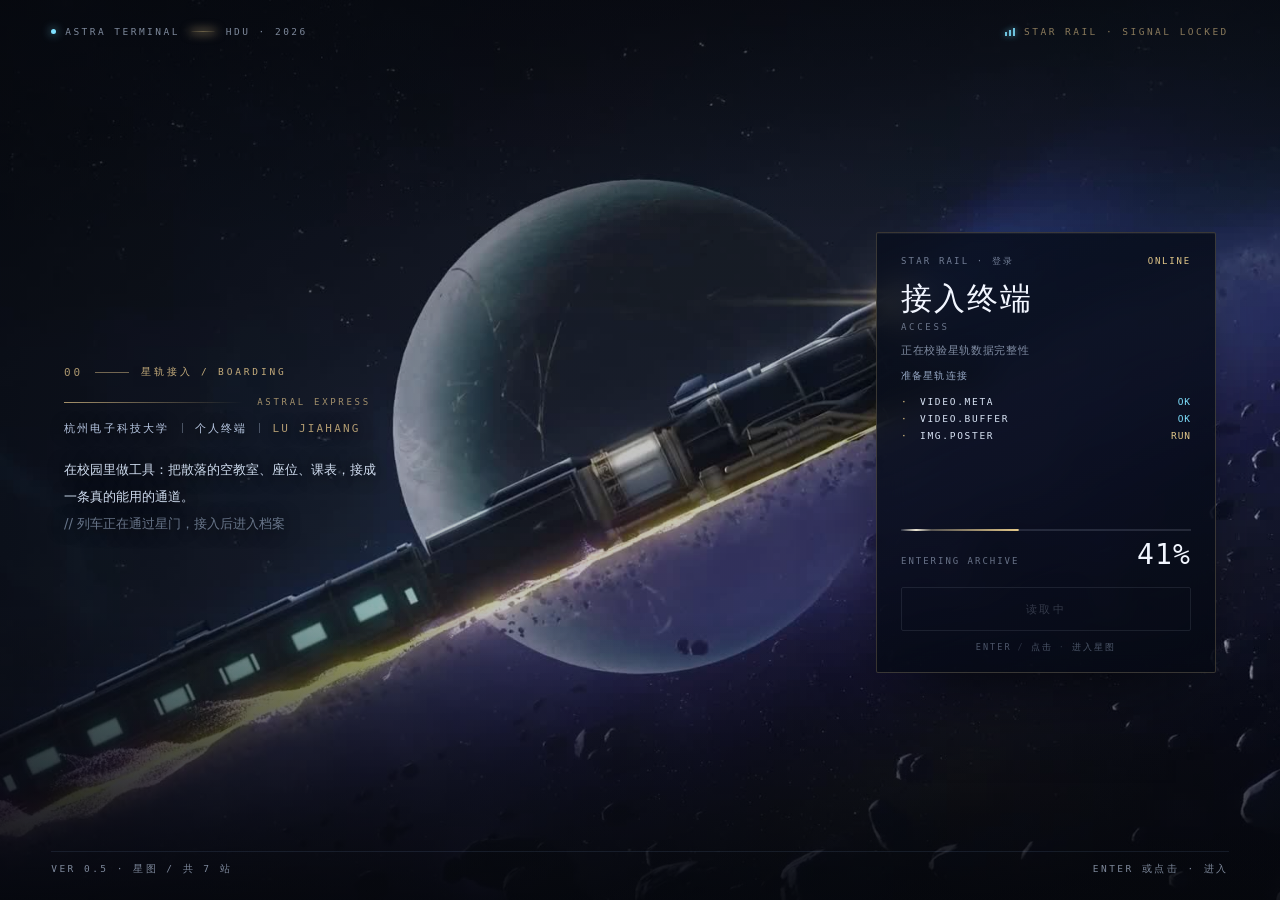
==== commit 3ec0ff85: "fix: 三体页底部让出页脚高度，矮屏不再被遮" ====
--- a/index.html
+++ b/index.html
@@ -533,13 +533,13 @@
 @media (max-width:1240px){.hero-copy .hero-lead{white-space:normal}}
 </style>
 <style id="triStyle">
-.page[data-page="trisolaris"]{position:relative}
+.page[data-page="trisolaris"]{padding-bottom:calc(var(--footer,46px) + 26px)}
 .tri-head{display:flex;justify-content:space-between;align-items:flex-end;gap:20px;flex-wrap:wrap;margin:0 0 18px}
 .tri-title{font:400 clamp(26px,2.6vw,38px)/1.35 var(--serif);letter-spacing:.04em;margin:10px 0 0}
 .tri-sub{margin:8px 0 0;font-size:12.5px;line-height:1.9;color:var(--muted);max-width:44ch}
 .tri-stage{position:relative;border:1px solid rgba(227,200,138,.16);border-radius:16px;overflow:hidden;background:radial-gradient(120% 120% at 50% 40%,#070c14 0%,#04070c 60%,#03050a 100%)}
 .tri-stage::after{content:"";position:absolute;inset:0;pointer-events:none;background:radial-gradient(90% 80% at 50% 50%,transparent 55%,rgba(3,5,10,.55) 100%)}
-#triCanvas{display:block;width:100%;height:clamp(300px,46vh,440px);cursor:grab;touch-action:none}
+#triCanvas{display:block;width:100%;height:clamp(260px,38vh,380px);cursor:grab;touch-action:none}
 #triCanvas.dragging{cursor:grabbing}
 .tri-hud{position:absolute;left:16px;top:14px;display:grid;gap:5px;font:9.5px/1.6 var(--mono,ui-monospace);letter-spacing:.16em;color:rgba(210,222,232,.55);pointer-events:none}
 .tri-hud b{color:rgba(227,200,138,.8);font-weight:400}
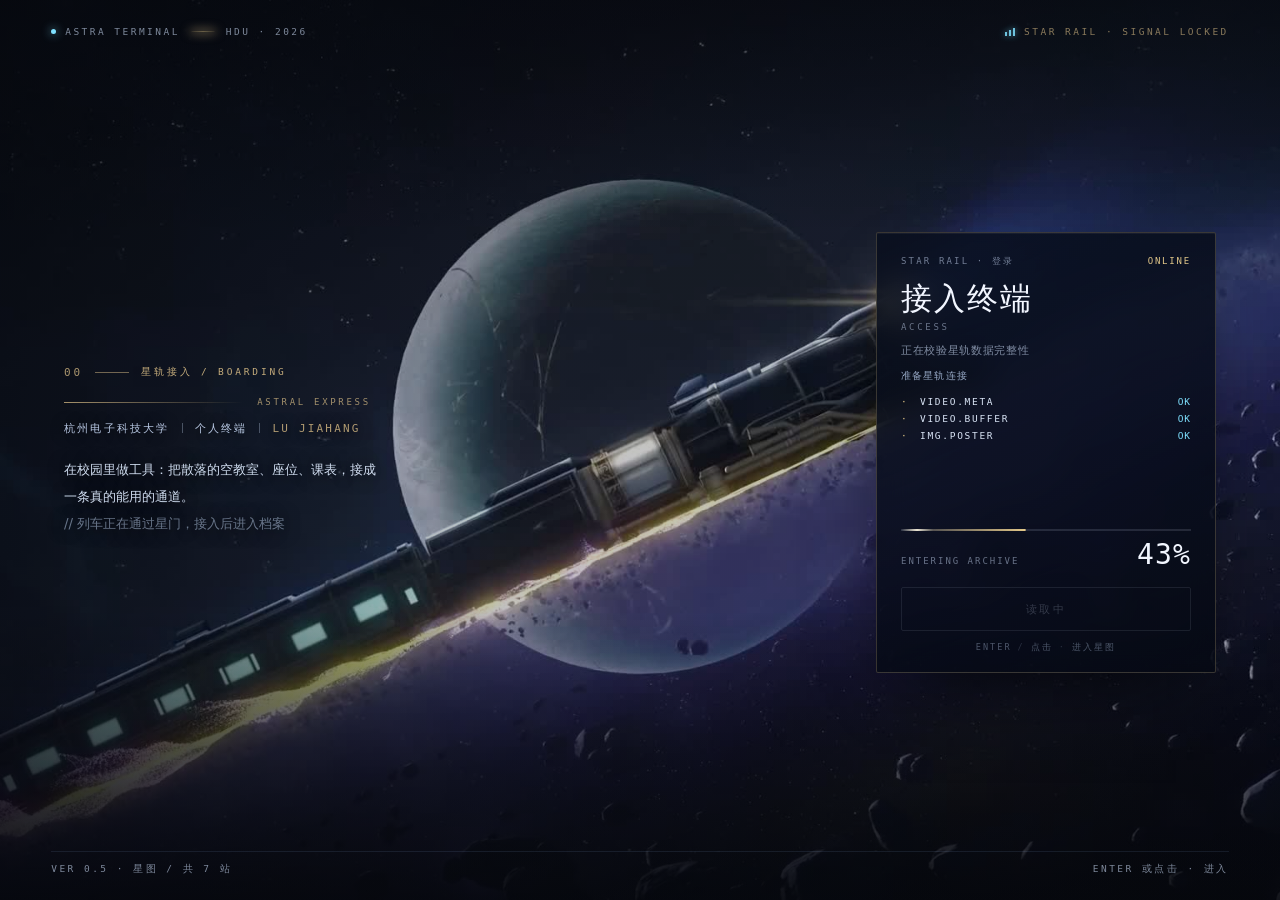
==== commit 0073a7ae: "perf: 三段视频压到 4MB，开场视频改为进入后后台加载" ====
--- a/index.html
+++ b/index.html
@@ -625,8 +625,8 @@
 </div>
 <div class="ambient" aria-hidden="true"><canvas id="stars"></canvas></div>
 <div class="genesis" id="genesis">
-  <video class="g-sky" id="gSky" src="assets/intro/sky.mp4" poster="assets/intro/sky.jpg" muted playsinline preload="auto"></video>
-  <video class="g-gal" id="gGal" src="assets/intro/galaxy.mp4" poster="assets/intro/galaxy.jpg" muted playsinline preload="auto"></video>
+  <video class="g-sky" id="gSky" src="assets/intro/sky.mp4" poster="assets/intro/sky.jpg" muted playsinline preload="none"></video>
+  <video class="g-gal" id="gGal" src="assets/intro/galaxy.mp4" poster="assets/intro/galaxy.jpg" muted playsinline preload="none"></video>
   <img class="g-place" id="gPlace" src="assets/planet-horizon.jpg" alt="">
   <div class="g-veil"></div>
   <div class="g-mark" id="gMark"><i></i><i></i><i></i><i></i></div>
@@ -831,8 +831,8 @@
   </div>
   <div class="home-notes">
     <a class="note-link" href="#study"><span class="note-symbol" aria-hidden="true">&gt;_</span><span><small class="note-kicker">CURRENTLY BUILDING</small><span class="note-name">HDUHelp · 校园助手</span></span><span class="note-arrow" aria-hidden="true">↗</span></a>
-    <a class="note-link" href="#works"><img src="assets/projects/w2.jpg" alt="" width="58" height="48"><span><small class="note-kicker">SELECTED WORK / 05</small><span class="note-name">想法，变成作品</span></span><span class="note-arrow" aria-hidden="true">↗</span></a>
-    <a class="note-link" href="#snaps"><img src="assets/thumbs/p06.jpg" alt="" width="58" height="48"><span><small class="note-kicker">LIFE FRAGMENTS / 09</small><span class="note-name">代码之外的风景</span></span><span class="note-arrow" aria-hidden="true">↗</span></a>
+    <a class="note-link" href="#works"><img loading="lazy" decoding="async" src="assets/projects/w2.jpg" alt="" width="58" height="48"><span><small class="note-kicker">SELECTED WORK / 05</small><span class="note-name">想法，变成作品</span></span><span class="note-arrow" aria-hidden="true">↗</span></a>
+    <a class="note-link" href="#snaps"><img loading="lazy" decoding="async" src="assets/thumbs/p06.jpg" alt="" width="58" height="48"><span><small class="note-kicker">LIFE FRAGMENTS / 09</small><span class="note-name">代码之外的风景</span></span><span class="note-arrow" aria-hidden="true">↗</span></a>
   </div>
 </section>
 <section class="page" data-page="about" aria-labelledby="aboutTitle" hidden>
@@ -899,7 +899,7 @@
 </main>
 <footer class="footer"><span class="footer-location"><span>HANGZHOU · HDU</span>个人航行日志 / 2026</span><div class="footer-nav"><span class="page-count"><b id="pageCount">00</b> / <span id="pageTotal">07</span></span><a class="footer-next" id="nextPage" href="#about"><span id="nextLabel">下一站 · 关于我</span><span aria-hidden="true">→</span></a></div></footer>
 <dialog class="directory" id="directory" aria-labelledby="directoryTitle"><button class="dialog-close" data-close="directory" autofocus>关闭 <span aria-hidden="true">×</span></button><p class="kicker">YOUR NEXT DESTINATION</p><h2 id="directoryTitle">想先了解哪一面？</h2><nav class="directory-list" aria-label="完整目录"><a href="#about"><b>01</b><span><strong>关于我</strong><small>我是谁，以及我正在做什么。</small></span><span aria-hidden="true">↗</span></a><a href="#works"><b>02</b><span><strong>作品档案</strong><small>五个想法，从动手到看得见。</small></span><span aria-hidden="true">↗</span></a><a href="#study"><b>03</b><span><strong>学习与 AI</strong><small>还没学会的，正在慢慢补上。</small></span><span aria-hidden="true">↗</span></a><a href="#life"><b>04</b><span><strong>生活切片</strong><small>游戏、城市、书与剧、跑步。</small></span><span aria-hidden="true">↗</span></a><a href="#snaps"><b>05</b><span><strong>随手一拍</strong><small>九张照片，九个停下来的片刻。</small></span><span aria-hidden="true">↗</span></a><a href="#links"><b>06</b><span><strong>联系我</strong><small>GitHub，或者一封邮件。</small></span><span aria-hidden="true">↗</span></a><a href="#trisolaris"><b>07</b><span><strong>三体演算</strong><small>三颗太阳在没有解的系统里互相牵引。</small></span><span aria-hidden="true">↗</span></a></nav><p class="directory-footer"><a href="#home">← 回到航行起点</a><br>键盘 ← → 切换章节 · ESC 关闭目录</p></dialog>
-<dialog class="lightbox" id="lightbox" aria-label="图片预览"><span class="lightbox-count" id="lightboxCount" aria-live="polite"></span><button class="dialog-close" data-close="lightbox" autofocus>关闭 <span aria-hidden="true">×</span></button><div class="lightbox-body" id="lightboxBody"><img id="lightboxImage" alt=""></div><button class="lightbox-step prev" id="lightboxPrev" aria-label="上一张图片">‹</button><button class="lightbox-step next" id="lightboxNext" aria-label="下一张图片">›</button><p class="lightbox-caption" id="lightboxCaption"></p></dialog>
+<dialog class="lightbox" id="lightbox" aria-label="图片预览"><span class="lightbox-count" id="lightboxCount" aria-live="polite"></span><button class="dialog-close" data-close="lightbox" autofocus>关闭 <span aria-hidden="true">×</span></button><div class="lightbox-body" id="lightboxBody"><img loading="lazy" decoding="async" id="lightboxImage" alt=""></div><button class="lightbox-step prev" id="lightboxPrev" aria-label="上一张图片">‹</button><button class="lightbox-step next" id="lightboxNext" aria-label="下一张图片">›</button><p class="lightbox-caption" id="lightboxCaption"></p></dialog>
 <div class="toast" id="toast" role="status" hidden></div>
 <noscript><style>body{overflow:auto}.header,.rail,.footer,.ambient,dialog,.hero .actions,.orbit-wrap,.project-list,.project-aside-note,.project-evidence,.copy-mail{display:none}main{position:static}.page[hidden],.page{display:block!important;position:relative;overflow:visible;border-bottom:1px solid #555}.hero{display:block}body::before{content:"JavaScript 已关闭：以下为静态档案，作品切换和图片预览需要启用 JavaScript。";display:block;padding:20px;color:#d8bc85}.boot,.genesis{display:none!important}
 </style></noscript>
@@ -1217,6 +1217,17 @@
       : ratio > .62 ? '正在接入星轨数据…' : '准备星轨连接';
     if(ratio >= 0.999) ready();
   }
+  var warmed = false;
+  function warmIntro(){
+    if (warmed) return;
+    warmed = true;
+    ['gSky','gGal'].forEach(function(id){
+      var v = document.getElementById(id);
+      if (!v) return;
+      v.preload = 'auto';
+      try { v.load(); } catch (e) {}
+    });
+  }
   var isReady = false;
   function ready(){
     if(isReady) return;
@@ -1225,6 +1236,7 @@
     enter.classList.add('ready');
     enter.textContent = '点击进入';
     if(state) state.textContent = 'READY';
+    setTimeout(warmIntro, 600);
   }
 
   ASSETS.forEach(function(src){
